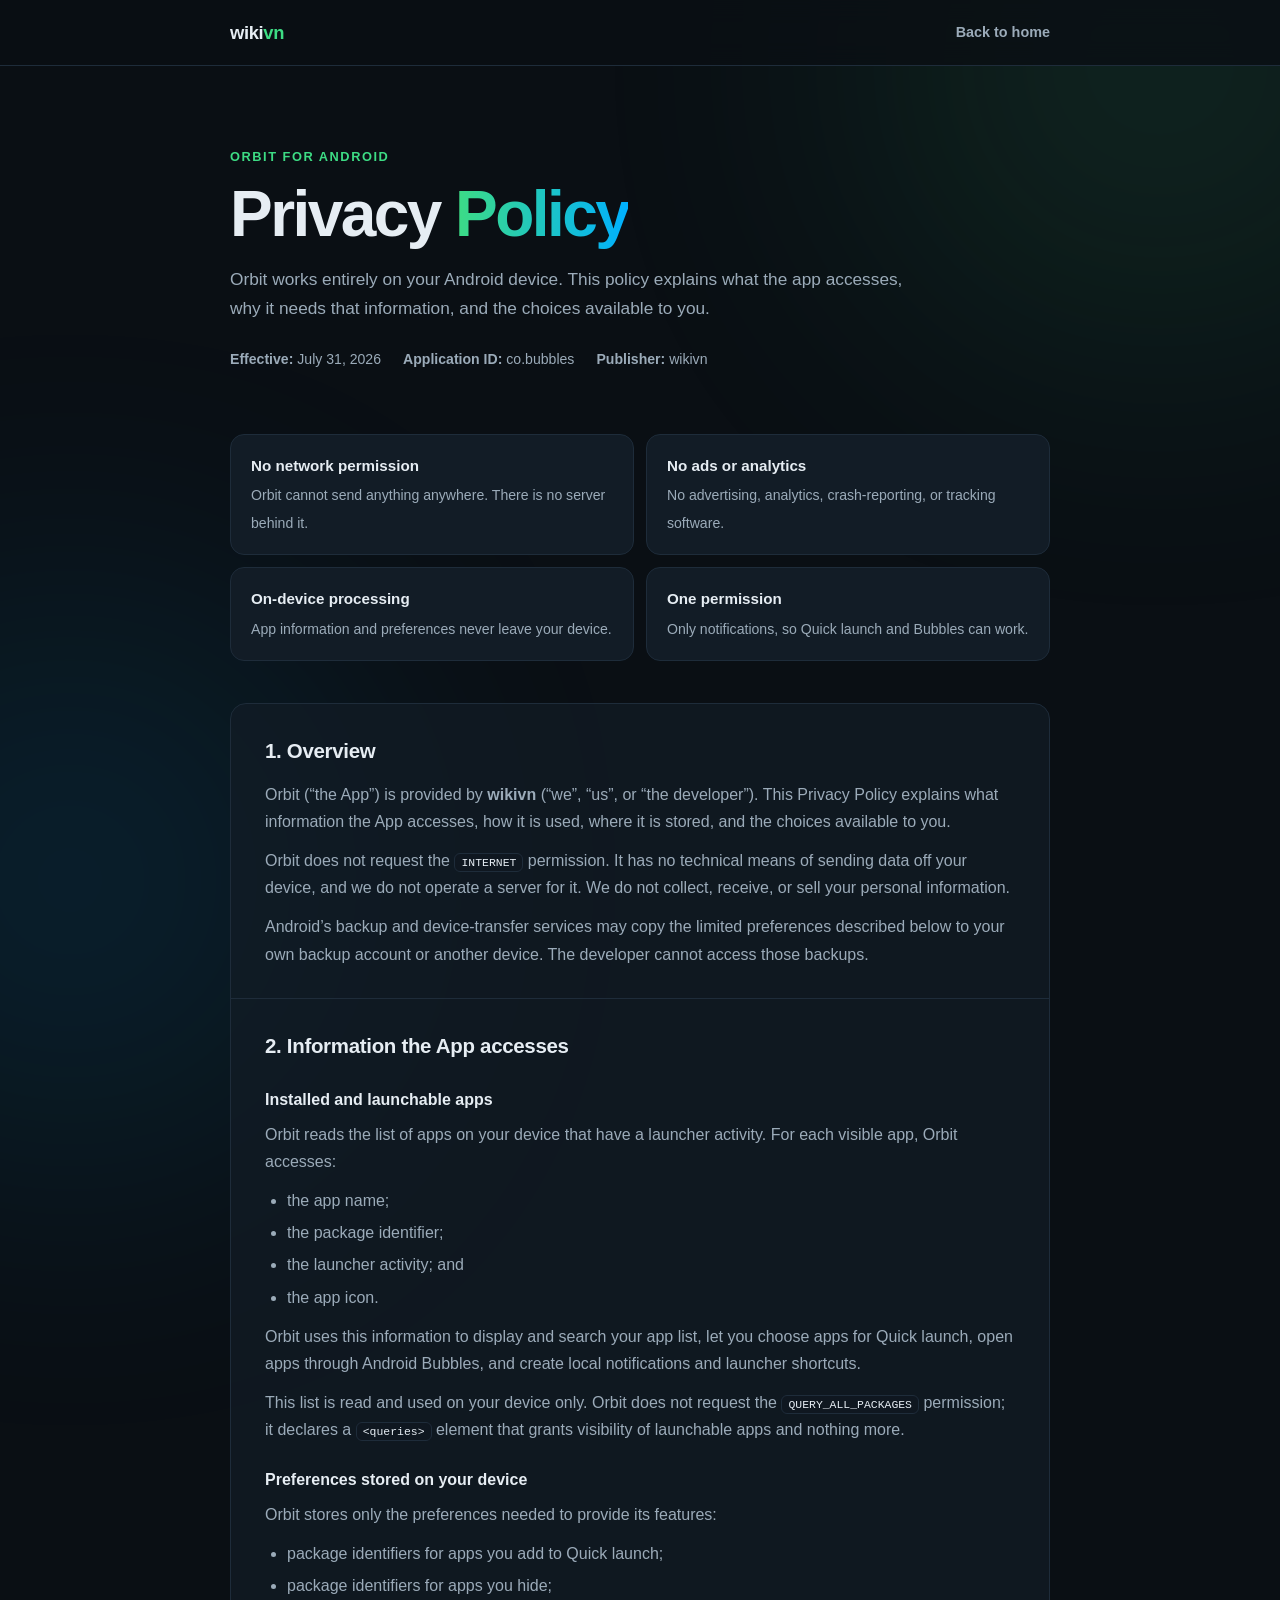
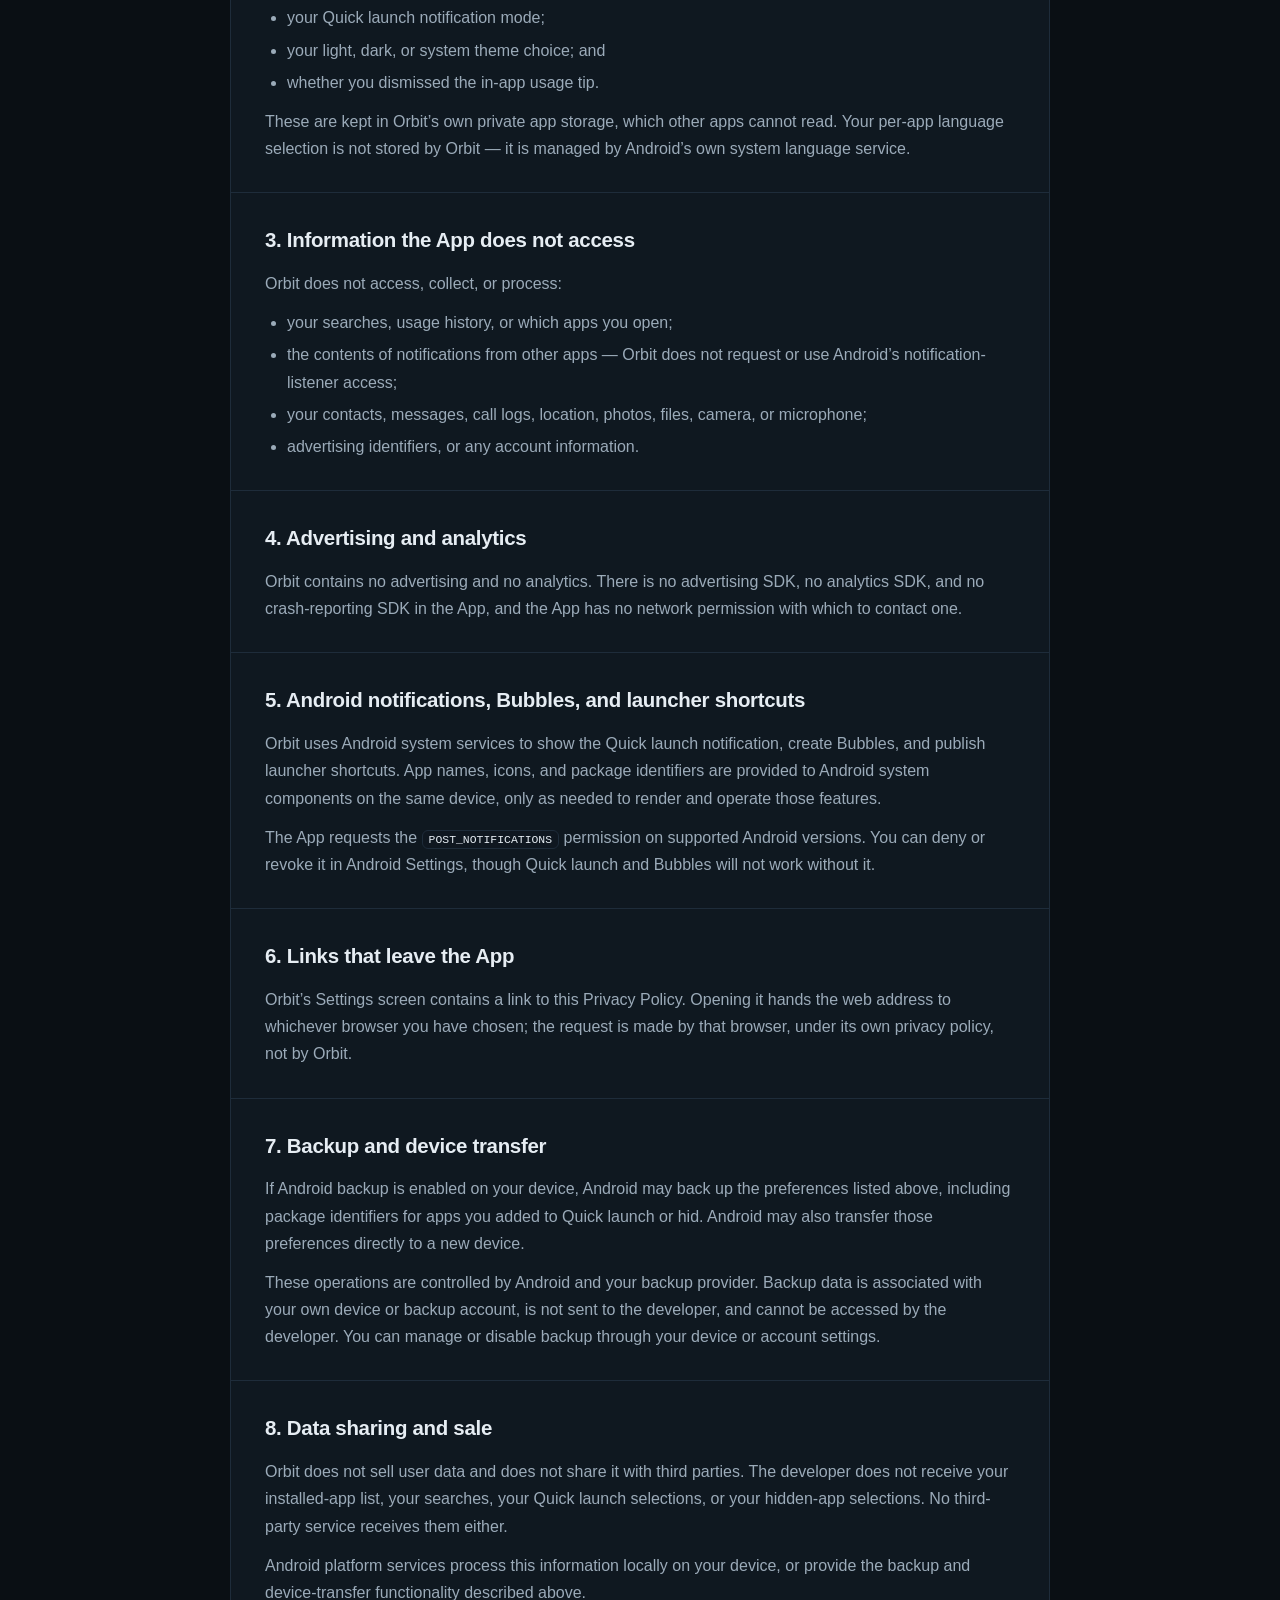
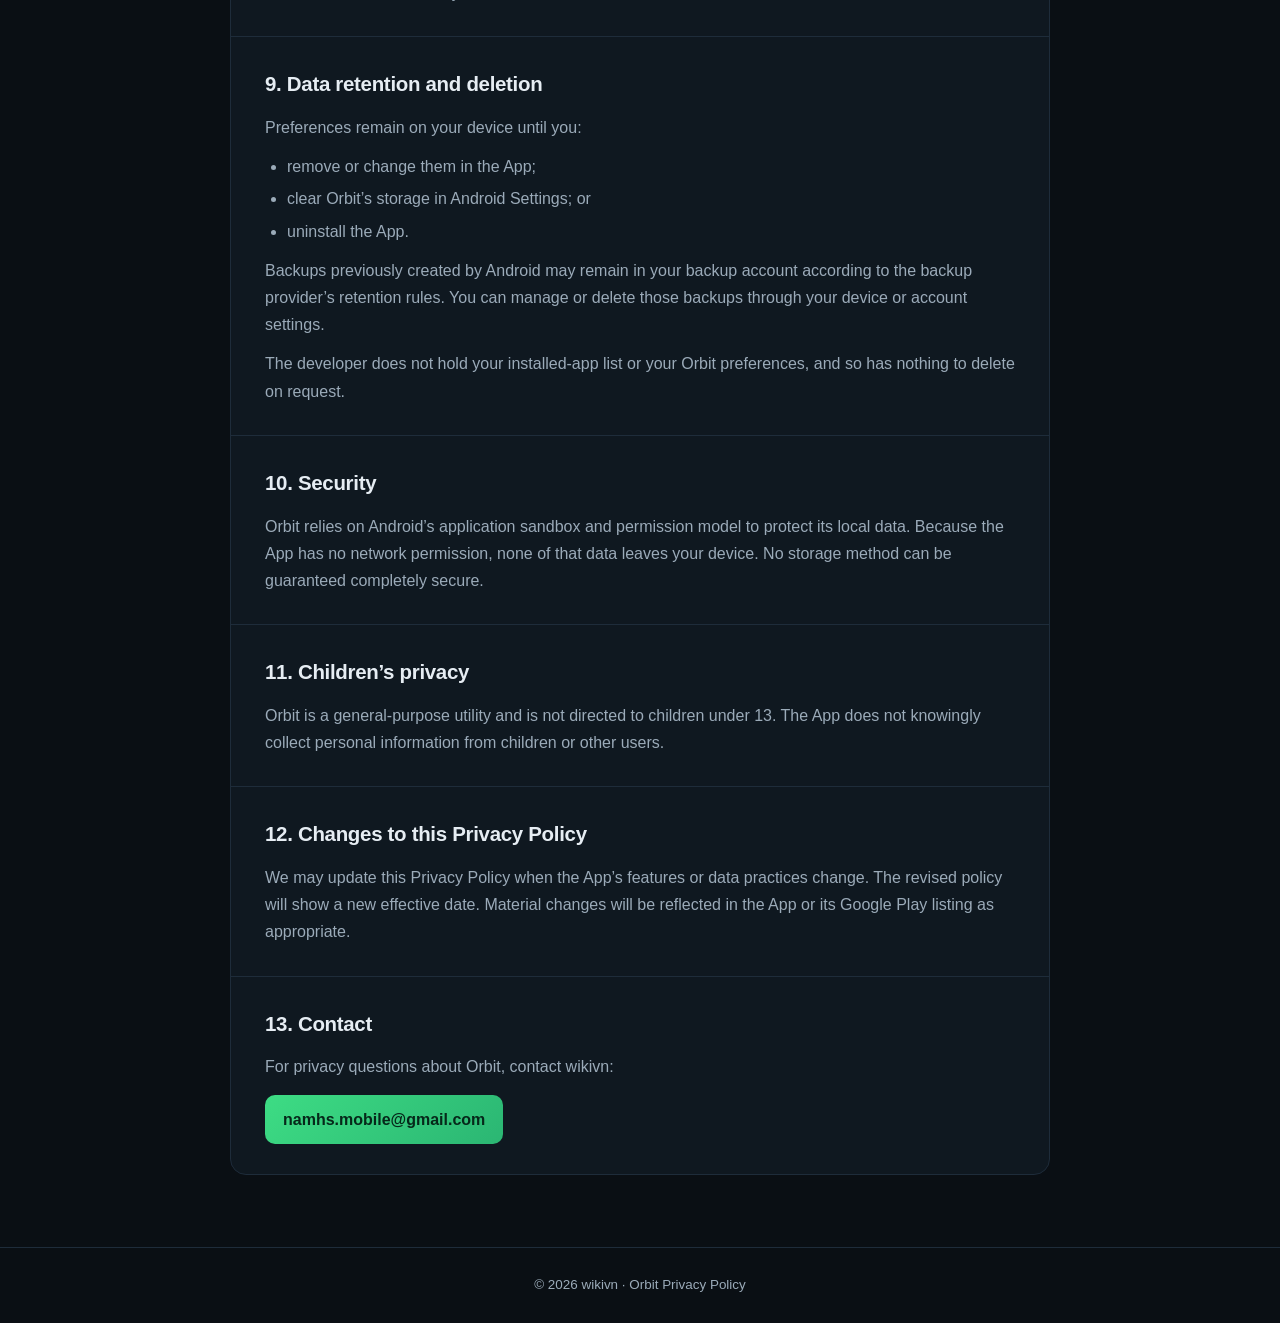
==== orbit-privacy/index.html @ 2eb71706 "update privacy fo orbit" ====
<!DOCTYPE html>
<html lang="en">
<head>
  <meta charset="UTF-8">
  <meta name="viewport" content="width=device-width, initial-scale=1.0">
  <meta name="description" content="Privacy Policy for Orbit, an Android quick app launcher by wikivn. Orbit works entirely on-device and has no network permission.">
  <link rel="canonical" href="https://wikivn.github.io/orbit-privacy/">
  <title>Orbit Privacy Policy — wikivn</title>
  <style>
    :root {
      --bg: #0a0f14;
      --bg-soft: #0f1720;
      --card: #121c26;
      --border: #1e2c3a;
      --text: #e6edf3;
      --muted: #9babb9;
      --accent: #3ddc84;
      --accent-2: #00b0ff;
      --radius: 16px;
    }

    * { margin: 0; padding: 0; box-sizing: border-box; }

    html { scroll-behavior: smooth; }

    body {
      min-height: 100vh;
      font-family: -apple-system, BlinkMacSystemFont, "Segoe UI", Roboto, "Helvetica Neue", Arial, sans-serif;
      background: var(--bg);
      color: var(--text);
      line-height: 1.7;
    }

    ::selection { background: rgba(61, 220, 132, 0.3); }

    a { color: var(--accent); }
    a:hover { color: var(--accent-2); }

    .glow {
      position: fixed;
      width: 560px;
      height: 560px;
      border-radius: 50%;
      filter: blur(140px);
      opacity: 0.12;
      pointer-events: none;
      z-index: 0;
    }

    .glow-1 { background: var(--accent); top: -220px; right: -160px; }
    .glow-2 { background: var(--accent-2); bottom: -260px; left: -210px; }

    .container {
      width: min(100% - 48px, 820px);
      margin: 0 auto;
      position: relative;
      z-index: 1;
    }

    nav {
      position: sticky;
      top: 0;
      z-index: 10;
      border-bottom: 1px solid var(--border);
      background: rgba(10, 15, 20, 0.82);
      backdrop-filter: blur(12px);
      -webkit-backdrop-filter: blur(12px);
    }

    .nav-inner {
      display: flex;
      align-items: center;
      justify-content: space-between;
      min-height: 65px;
    }

    .logo {
      color: var(--text);
      font-size: 1.15rem;
      font-weight: 800;
      letter-spacing: -0.02em;
      text-decoration: none;
    }

    .logo span { color: var(--accent); }

    .back-link {
      color: var(--muted);
      font-size: 0.9rem;
      font-weight: 600;
      text-decoration: none;
    }

    .back-link:hover { color: var(--accent); }

    header { padding: 80px 0 38px; }

    .eyebrow {
      margin-bottom: 12px;
      color: var(--accent);
      font-size: 0.8rem;
      font-weight: 750;
      letter-spacing: 0.12em;
      text-transform: uppercase;
    }

    h1 {
      margin-bottom: 16px;
      font-size: clamp(2.25rem, 7vw, 4rem);
      font-weight: 850;
      letter-spacing: -0.04em;
      line-height: 1.08;
    }

    .gradient {
      background: linear-gradient(90deg, var(--accent), var(--accent-2));
      background-clip: text;
      -webkit-background-clip: text;
      -webkit-text-fill-color: transparent;
    }

    .intro {
      max-width: 680px;
      color: var(--muted);
      font-size: 1.08rem;
    }

    .meta {
      display: flex;
      gap: 10px 22px;
      flex-wrap: wrap;
      margin-top: 24px;
      color: var(--muted);
      font-size: 0.88rem;
    }

    .summary {
      display: grid;
      grid-template-columns: repeat(2, minmax(0, 1fr));
      gap: 12px;
      margin: 24px 0 42px;
    }

    .summary-item {
      padding: 18px 20px;
      border: 1px solid var(--border);
      border-radius: 14px;
      background: var(--card);
    }

    .summary-item strong {
      display: block;
      margin-bottom: 3px;
      color: var(--text);
      font-size: 0.95rem;
    }

    .summary-item span {
      color: var(--muted);
      font-size: 0.88rem;
    }

    main { padding-bottom: 72px; }

    article {
      overflow: hidden;
      border: 1px solid var(--border);
      border-radius: var(--radius);
      background: rgba(18, 28, 38, 0.72);
    }

    section { padding: 30px 34px; }
    section + section { border-top: 1px solid var(--border); }

    h2 {
      margin-bottom: 12px;
      font-size: 1.28rem;
      letter-spacing: -0.015em;
    }

    h3 {
      margin: 22px 0 8px;
      font-size: 1rem;
    }

    p,
    ul { color: var(--muted); }

    p + p,
    p + ul,
    ul + p { margin-top: 12px; }

    ul { padding-left: 22px; }
    li + li { margin-top: 5px; }

    code {
      padding: 2px 6px;
      border: 1px solid var(--border);
      border-radius: 6px;
      background: var(--bg-soft);
      color: var(--text);
      font-size: 0.88em;
    }

    .contact {
      display: inline-flex;
      margin-top: 14px;
      padding: 11px 18px;
      border-radius: 10px;
      background: linear-gradient(135deg, var(--accent), #2bb673);
      color: #06281a;
      font-weight: 750;
      text-decoration: none;
    }

    .contact:hover { color: #06281a; }

    footer {
      border-top: 1px solid var(--border);
      padding: 26px 0;
      color: var(--muted);
      text-align: center;
      font-size: 0.84rem;
    }

    @media (max-width: 640px) {
      .container { width: min(100% - 32px, 820px); }
      header { padding-top: 56px; }
      .summary { grid-template-columns: 1fr; }
      section { padding: 25px 22px; }
    }

    @media (prefers-reduced-motion: reduce) {
      html { scroll-behavior: auto; }
    }
  </style>
</head>
<body>
  <div class="glow glow-1"></div>
  <div class="glow glow-2"></div>

  <nav aria-label="Primary navigation">
    <div class="container nav-inner">
      <a class="logo" href="../">wiki<span>vn</span></a>
      <a class="back-link" href="../">Back to home</a>
    </div>
  </nav>

  <header class="container">
    <div class="eyebrow">Orbit for Android</div>
    <h1>Privacy <span class="gradient">Policy</span></h1>
    <p class="intro">
      Orbit works entirely on your Android device. This policy explains what the app
      accesses, why it needs that information, and the choices available to you.
    </p>
    <div class="meta">
      <span><strong>Effective:</strong> July 31, 2026</span>
      <span><strong>Application ID:</strong> co.bubbles</span>
      <span><strong>Publisher:</strong> wikivn</span>
    </div>
  </header>

  <main class="container">
    <div class="summary" aria-label="Privacy summary">
      <div class="summary-item">
        <strong>No network permission</strong>
        <span>Orbit cannot send anything anywhere. There is no server behind it.</span>
      </div>
      <div class="summary-item">
        <strong>No ads or analytics</strong>
        <span>No advertising, analytics, crash-reporting, or tracking software.</span>
      </div>
      <div class="summary-item">
        <strong>On-device processing</strong>
        <span>App information and preferences never leave your device.</span>
      </div>
      <div class="summary-item">
        <strong>One permission</strong>
        <span>Only notifications, so Quick launch and Bubbles can work.</span>
      </div>
    </div>

    <article>
      <section>
        <h2>1. Overview</h2>
        <p>
          Orbit (“the App”) is provided by <strong>wikivn</strong> (“we”, “us”, or
          “the developer”). This Privacy Policy explains what information the App
          accesses, how it is used, where it is stored, and the choices available to you.
        </p>
        <p>
          Orbit does not request the <code>INTERNET</code> permission. It has no technical
          means of sending data off your device, and we do not operate a server for it.
          We do not collect, receive, or sell your personal information.
        </p>
        <p>
          Android’s backup and device-transfer services may copy the limited preferences
          described below to your own backup account or another device. The developer
          cannot access those backups.
        </p>
      </section>

      <section>
        <h2>2. Information the App accesses</h2>
        <h3>Installed and launchable apps</h3>
        <p>
          Orbit reads the list of apps on your device that have a launcher activity. For
          each visible app, Orbit accesses:
        </p>
        <ul>
          <li>the app name;</li>
          <li>the package identifier;</li>
          <li>the launcher activity; and</li>
          <li>the app icon.</li>
        </ul>
        <p>
          Orbit uses this information to display and search your app list, let you choose
          apps for Quick launch, open apps through Android Bubbles, and create local
          notifications and launcher shortcuts.
        </p>
        <p>
          This list is read and used on your device only. Orbit does not request the
          <code>QUERY_ALL_PACKAGES</code> permission; it declares a <code>&lt;queries&gt;</code>
          element that grants visibility of launchable apps and nothing more.
        </p>

        <h3>Preferences stored on your device</h3>
        <p>Orbit stores only the preferences needed to provide its features:</p>
        <ul>
          <li>package identifiers for apps you add to Quick launch;</li>
          <li>package identifiers for apps you hide;</li>
          <li>your Quick launch notification mode;</li>
          <li>your light, dark, or system theme choice; and</li>
          <li>whether you dismissed the in-app usage tip.</li>
        </ul>
        <p>
          These are kept in Orbit’s own private app storage, which other apps cannot read.
          Your per-app language selection is not stored by Orbit — it is managed by
          Android’s own system language service.
        </p>
      </section>

      <section>
        <h2>3. Information the App does not access</h2>
        <p>Orbit does not access, collect, or process:</p>
        <ul>
          <li>your searches, usage history, or which apps you open;</li>
          <li>
            the contents of notifications from other apps — Orbit does not request or
            use Android’s notification-listener access;
          </li>
          <li>your contacts, messages, call logs, location, photos, files, camera, or microphone;</li>
          <li>advertising identifiers, or any account information.</li>
        </ul>
      </section>

      <section>
        <h2>4. Advertising and analytics</h2>
        <p>
          Orbit contains no advertising and no analytics. There is no advertising SDK, no
          analytics SDK, and no crash-reporting SDK in the App, and the App has no network
          permission with which to contact one.
        </p>
      </section>

      <section>
        <h2>5. Android notifications, Bubbles, and launcher shortcuts</h2>
        <p>
          Orbit uses Android system services to show the Quick launch notification, create
          Bubbles, and publish launcher shortcuts. App names, icons, and package identifiers
          are provided to Android system components on the same device, only as needed to
          render and operate those features.
        </p>
        <p>
          The App requests the <code>POST_NOTIFICATIONS</code> permission on supported
          Android versions. You can deny or revoke it in Android Settings, though Quick
          launch and Bubbles will not work without it.
        </p>
      </section>

      <section>
        <h2>6. Links that leave the App</h2>
        <p>
          Orbit’s Settings screen contains a link to this Privacy Policy. Opening it hands
          the web address to whichever browser you have chosen; the request is made by that
          browser, under its own privacy policy, not by Orbit.
        </p>
      </section>

      <section>
        <h2>7. Backup and device transfer</h2>
        <p>
          If Android backup is enabled on your device, Android may back up the preferences
          listed above, including package identifiers for apps you added to Quick launch or
          hid. Android may also transfer those preferences directly to a new device.
        </p>
        <p>
          These operations are controlled by Android and your backup provider. Backup data
          is associated with your own device or backup account, is not sent to the developer,
          and cannot be accessed by the developer. You can manage or disable backup through
          your device or account settings.
        </p>
      </section>

      <section>
        <h2>8. Data sharing and sale</h2>
        <p>
          Orbit does not sell user data and does not share it with third parties. The
          developer does not receive your installed-app list, your searches, your Quick
          launch selections, or your hidden-app selections. No third-party service receives
          them either.
        </p>
        <p>
          Android platform services process this information locally on your device, or
          provide the backup and device-transfer functionality described above.
        </p>
      </section>

      <section>
        <h2>9. Data retention and deletion</h2>
        <p>Preferences remain on your device until you:</p>
        <ul>
          <li>remove or change them in the App;</li>
          <li>clear Orbit’s storage in Android Settings; or</li>
          <li>uninstall the App.</li>
        </ul>
        <p>
          Backups previously created by Android may remain in your backup account according
          to the backup provider’s retention rules. You can manage or delete those backups
          through your device or account settings.
        </p>
        <p>
          The developer does not hold your installed-app list or your Orbit preferences, and
          so has nothing to delete on request.
        </p>
      </section>

      <section>
        <h2>10. Security</h2>
        <p>
          Orbit relies on Android’s application sandbox and permission model to protect its
          local data. Because the App has no network permission, none of that data leaves
          your device. No storage method can be guaranteed completely secure.
        </p>
      </section>

      <section>
        <h2>11. Children’s privacy</h2>
        <p>
          Orbit is a general-purpose utility and is not directed to children under 13. The
          App does not knowingly collect personal information from children or other users.
        </p>
      </section>

      <section>
        <h2>12. Changes to this Privacy Policy</h2>
        <p>
          We may update this Privacy Policy when the App’s features or data practices
          change. The revised policy will show a new effective date. Material changes will
          be reflected in the App or its Google Play listing as appropriate.
        </p>
      </section>

      <section>
        <h2>13. Contact</h2>
        <p>For privacy questions about Orbit, contact wikivn:</p>
        <a class="contact" href="mailto:namhs.mobile@gmail.com">namhs.mobile@gmail.com</a>
      </section>
    </article>
  </main>

  <footer>
    <div class="container">© 2026 wikivn · Orbit Privacy Policy</div>
  </footer>
</body>
</html>
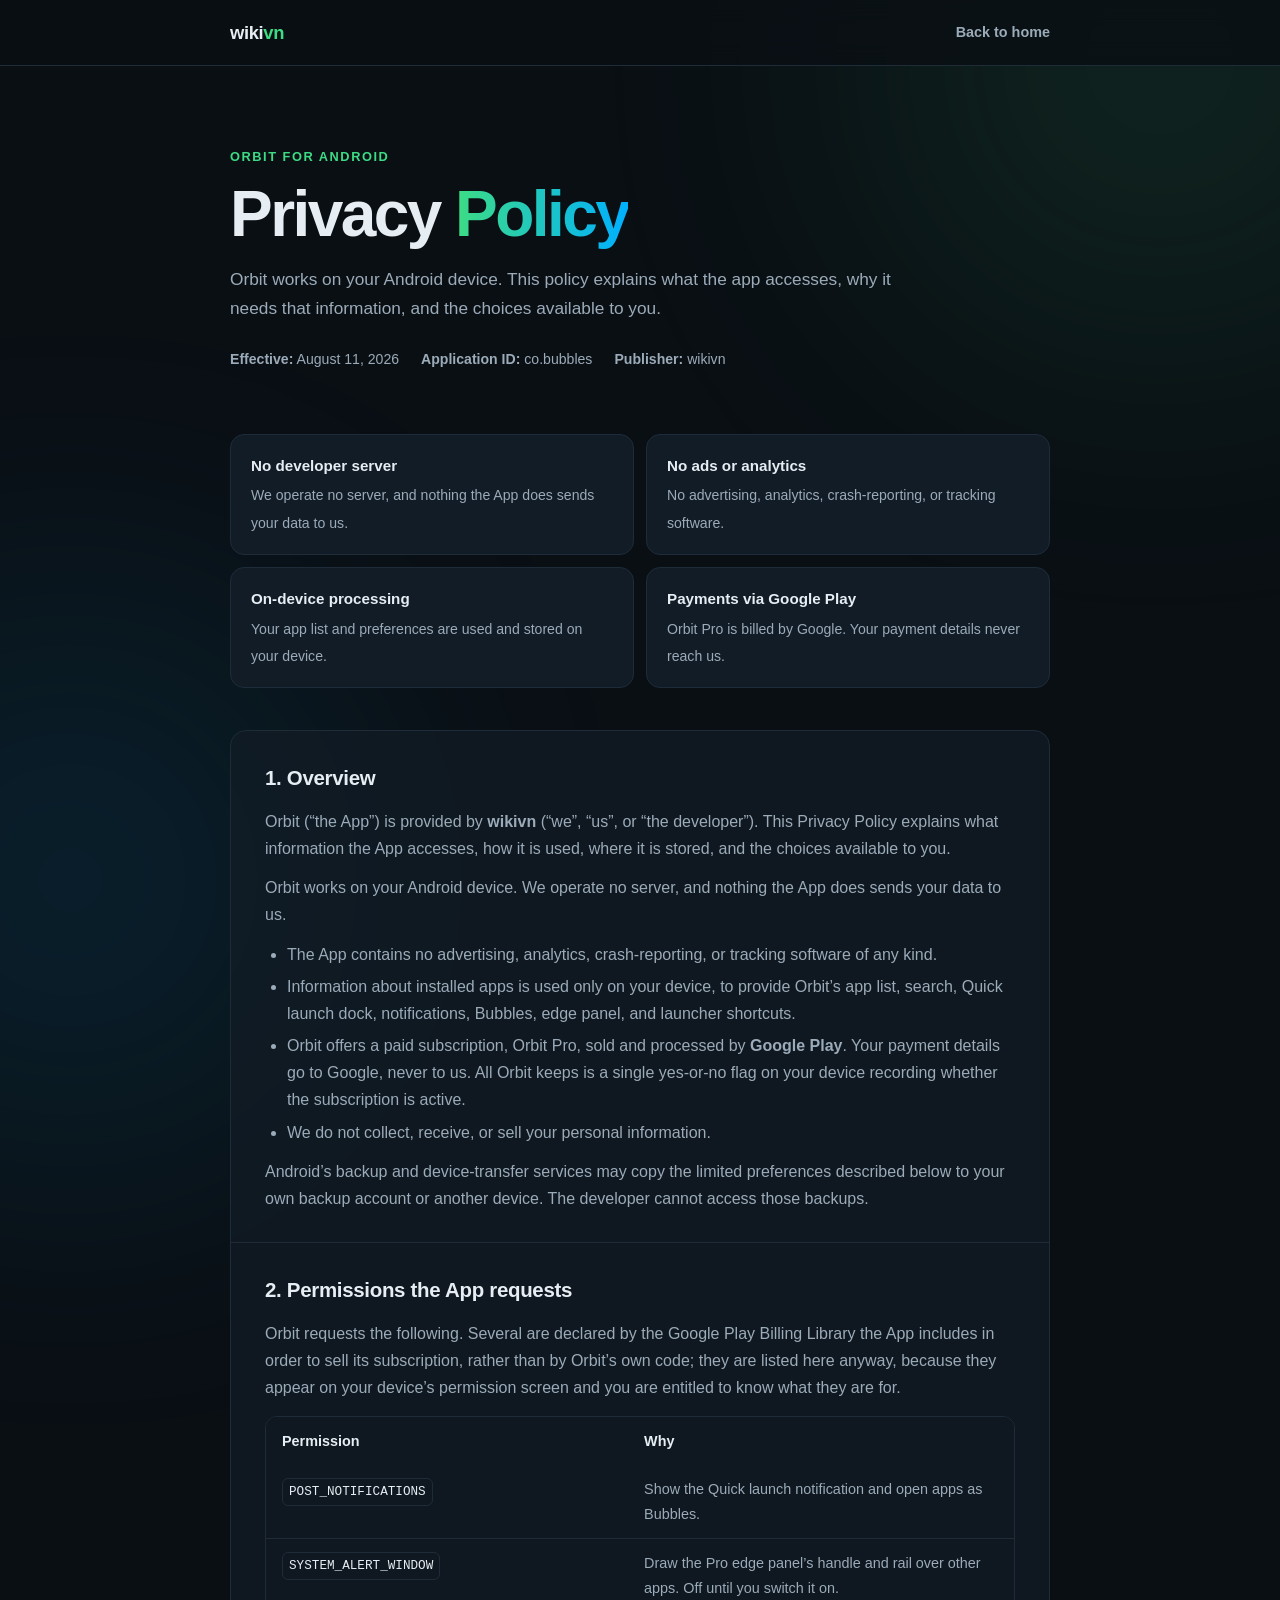
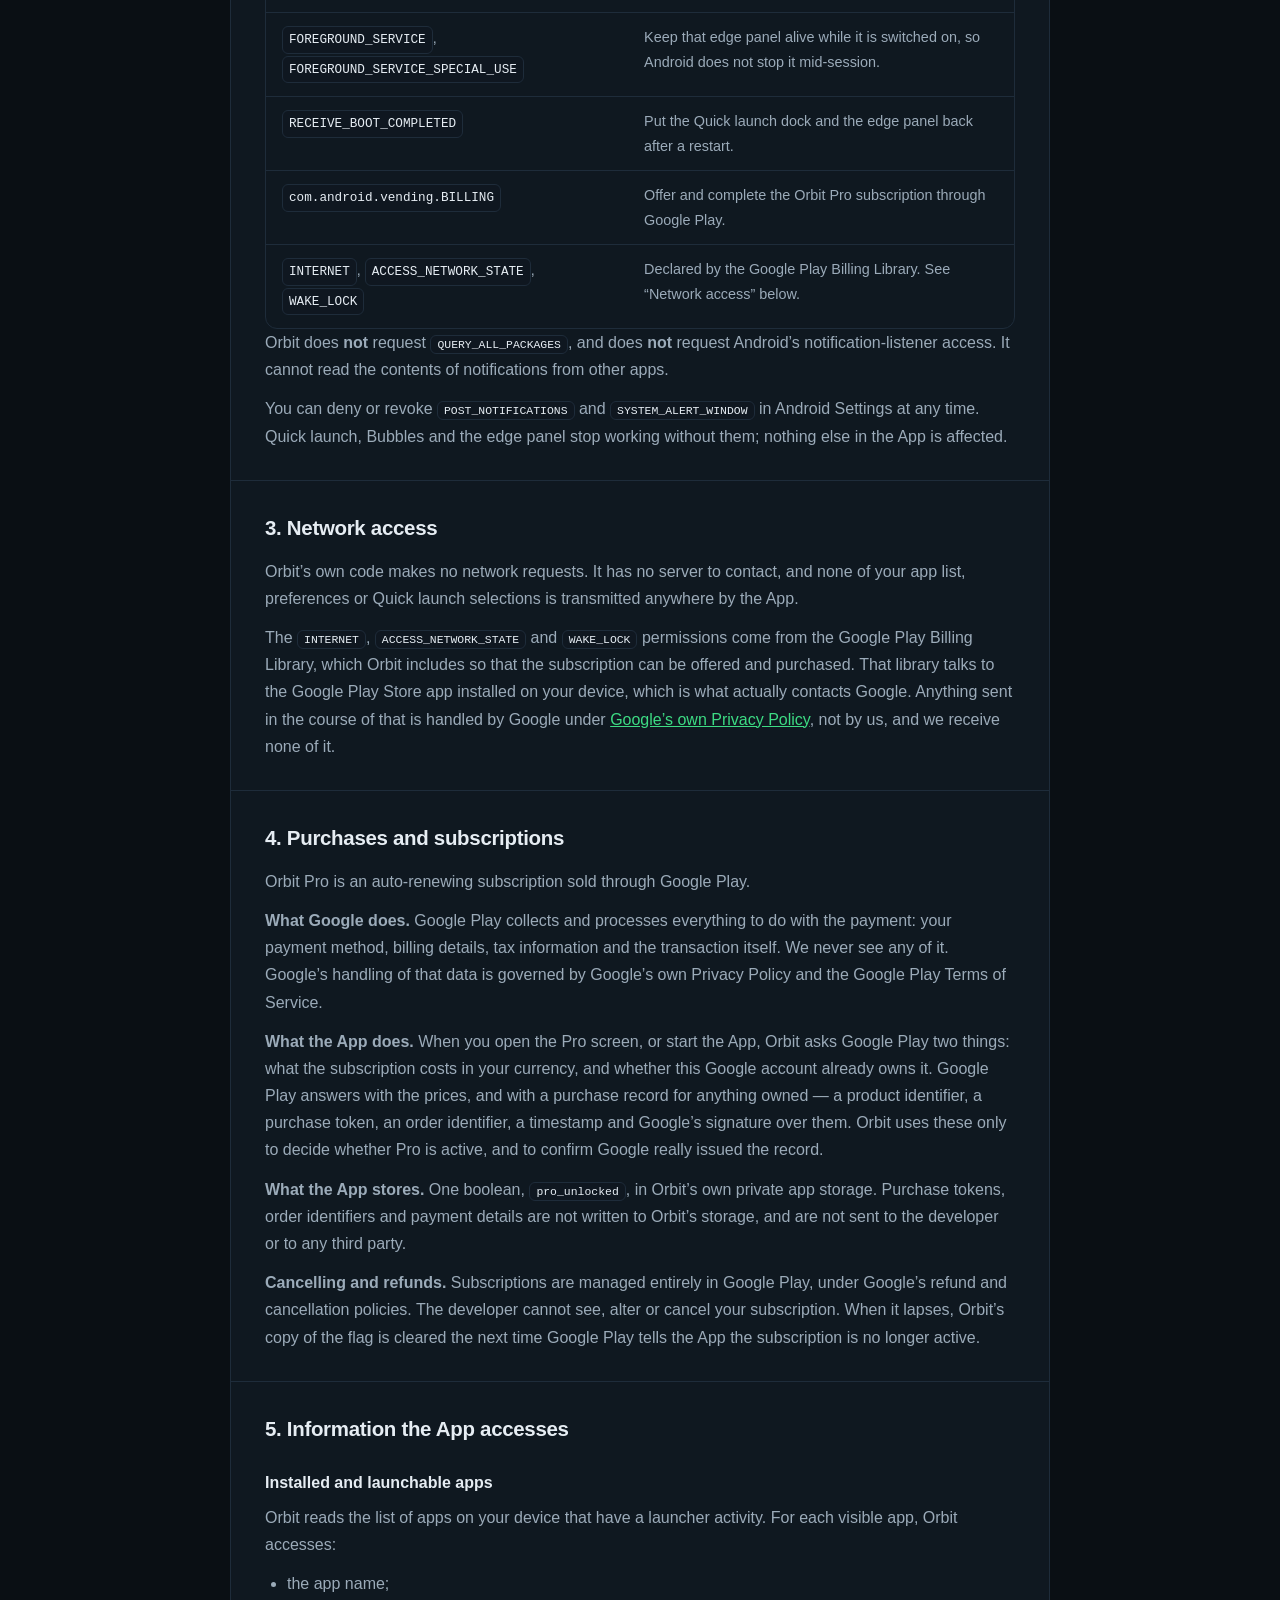
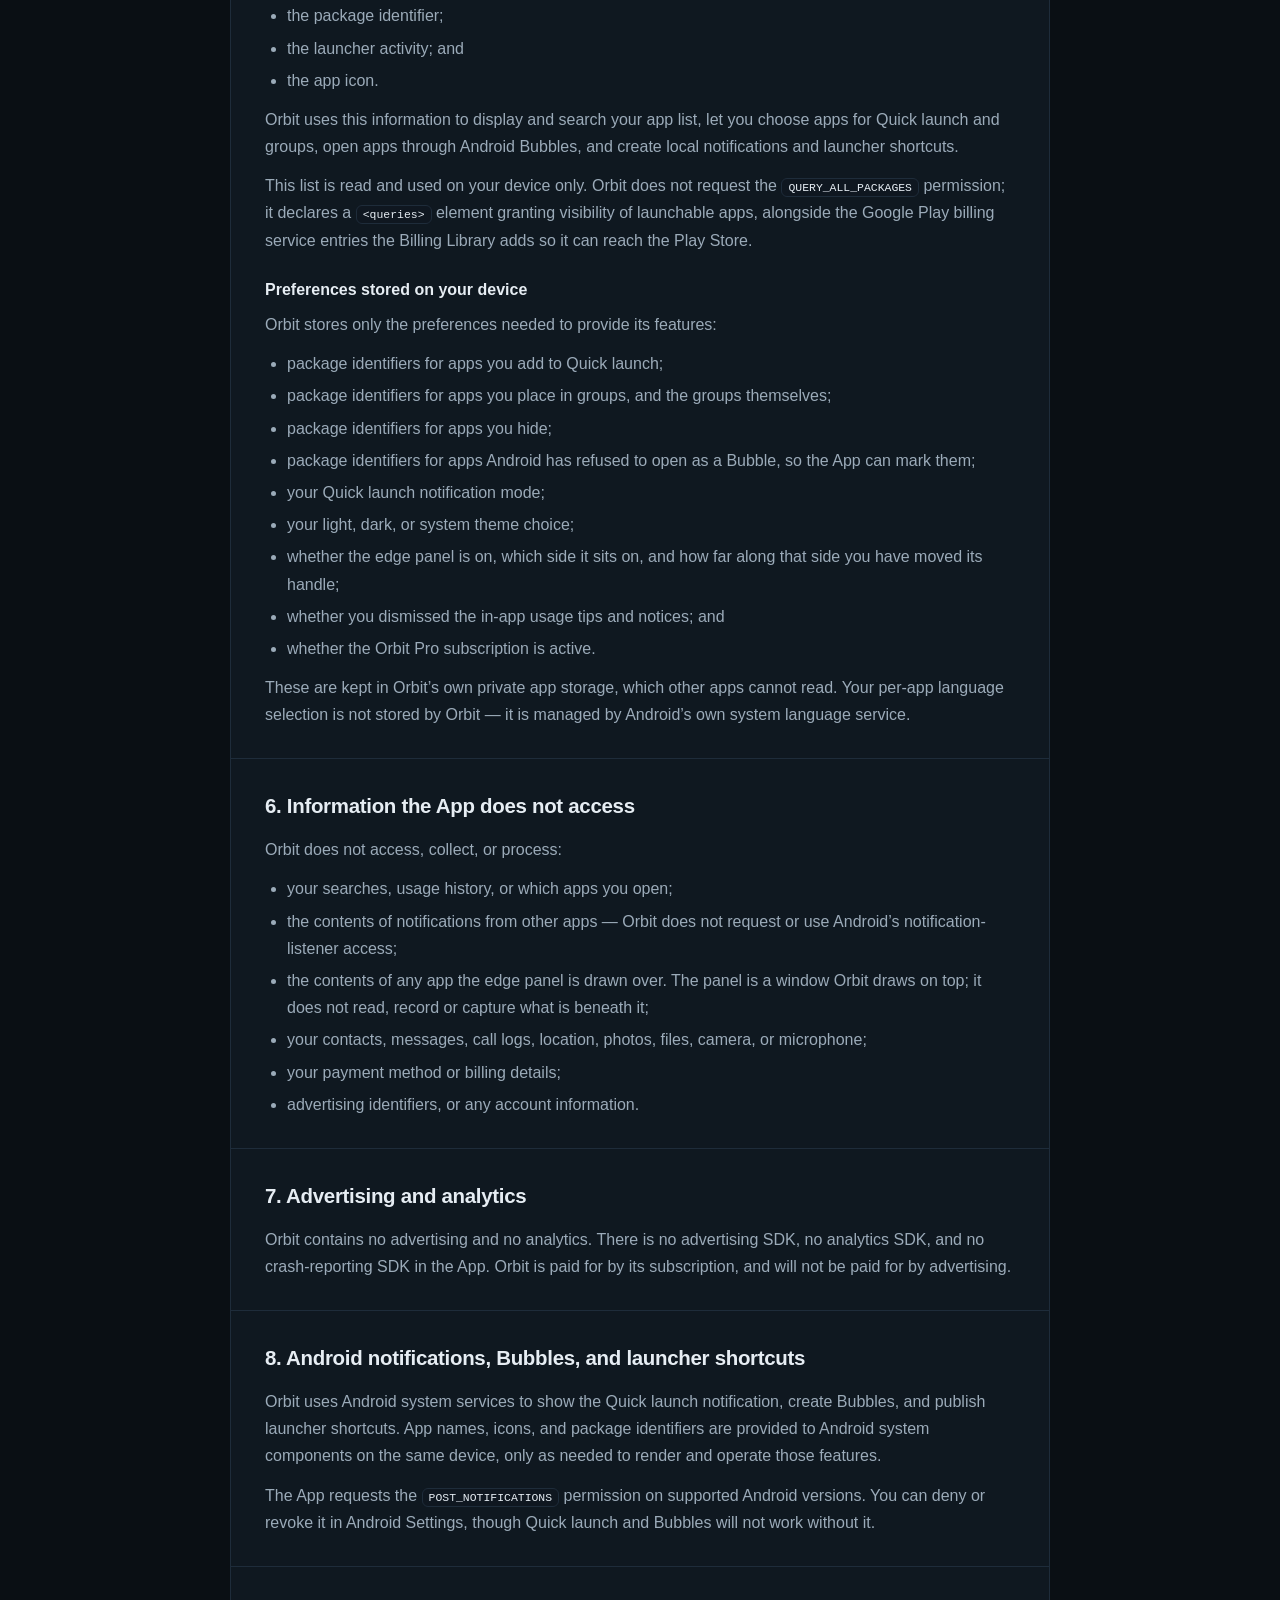
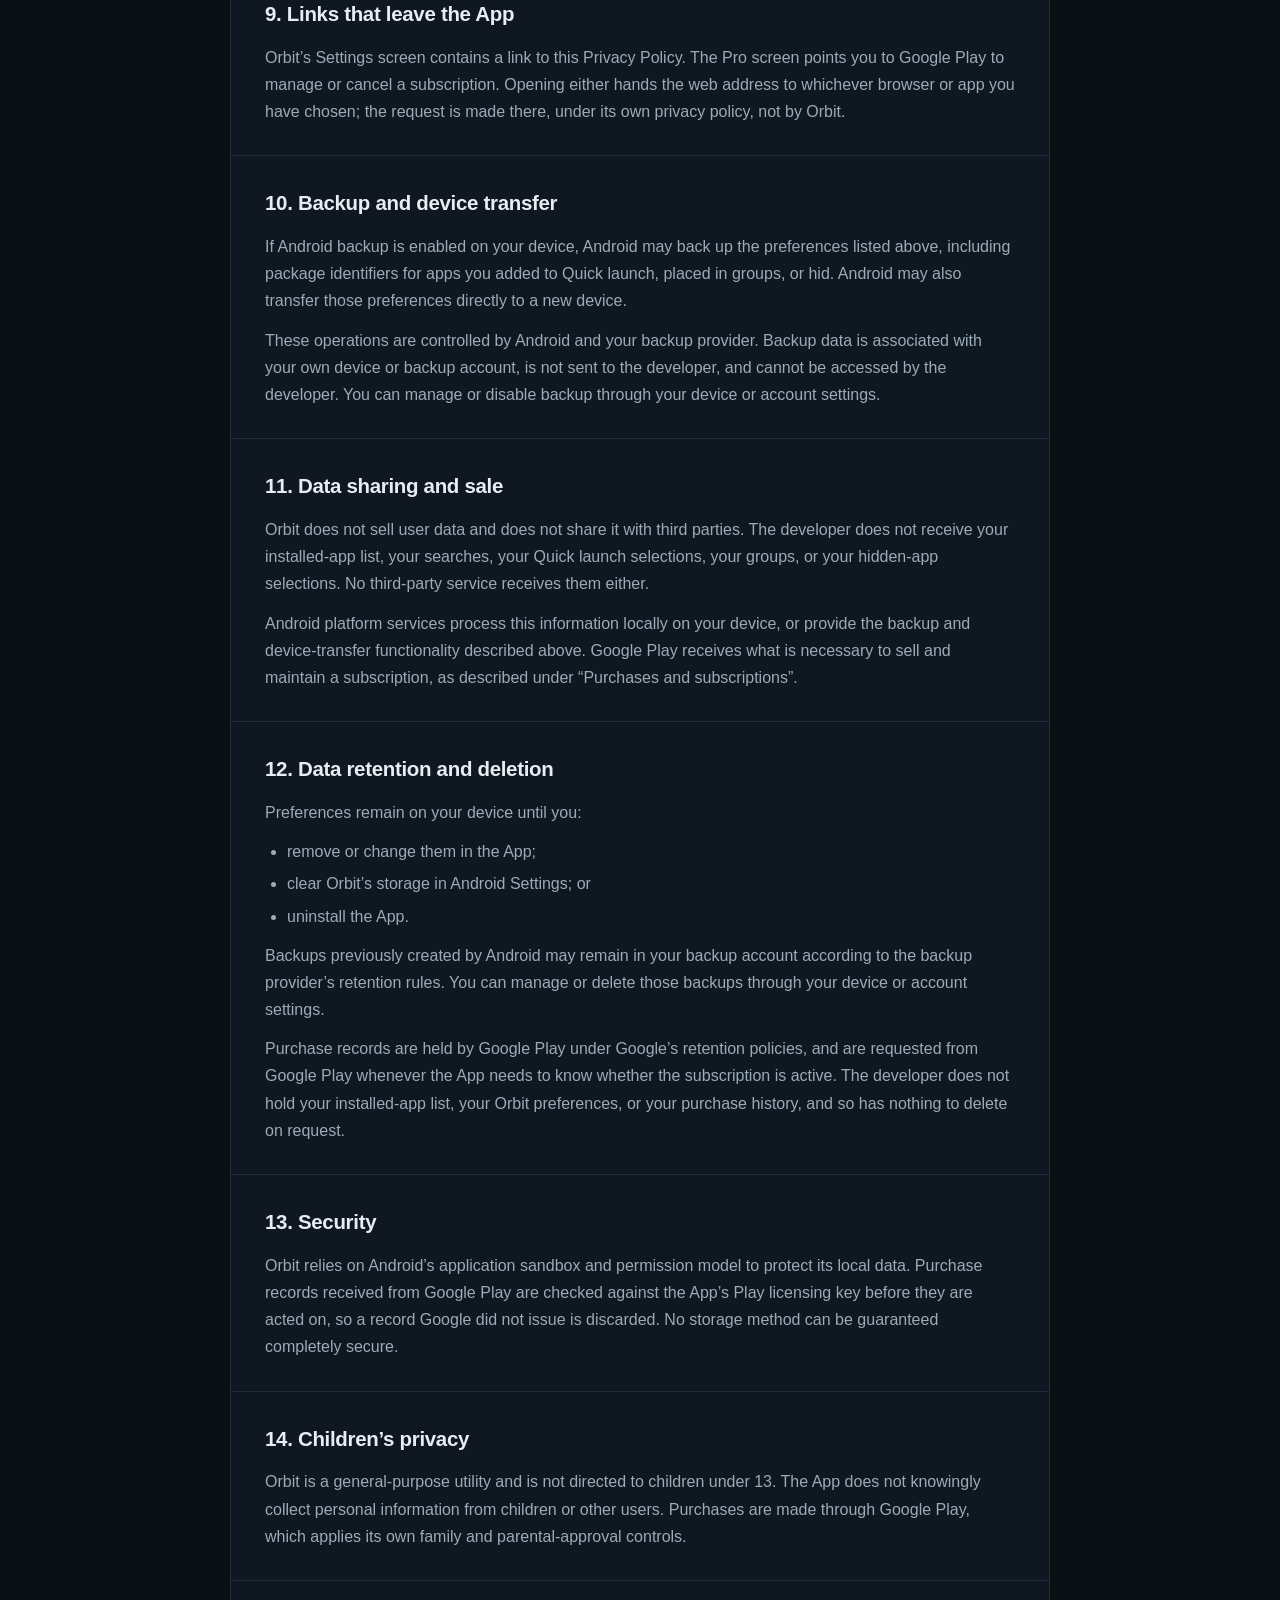
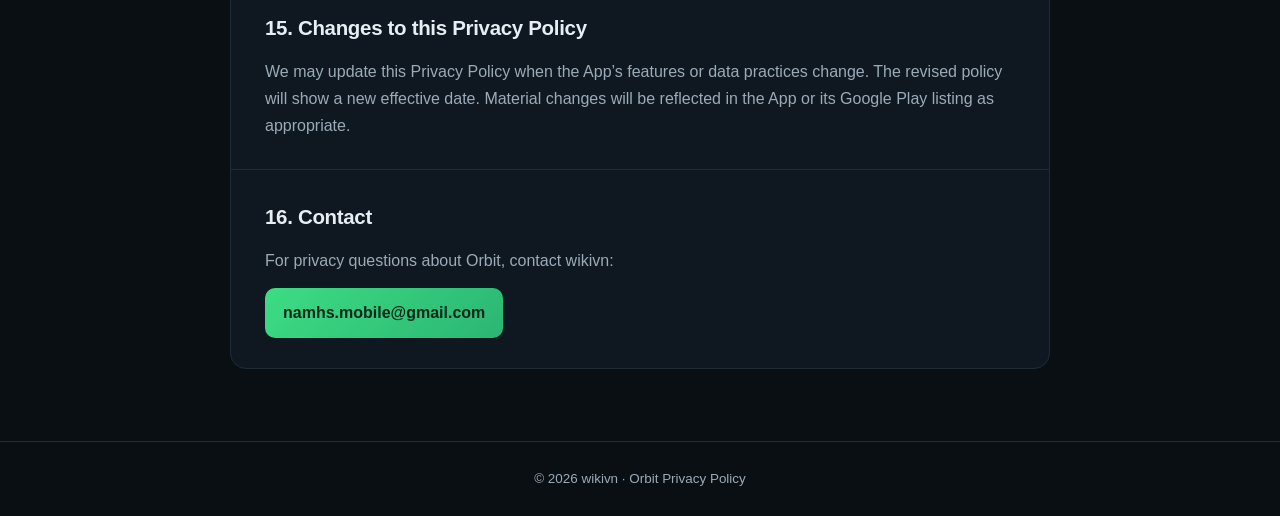
==== commit 69a6b411: "update privacy policy" ====
--- a/orbit-privacy/index.html
+++ b/orbit-privacy/index.html
@@ -3,7 +3,7 @@
 <head>
   <meta charset="UTF-8">
   <meta name="viewport" content="width=device-width, initial-scale=1.0">
-  <meta name="description" content="Privacy Policy for Orbit, an Android quick app launcher by wikivn. Orbit works entirely on-device and has no network permission.">
+  <meta name="description" content="Privacy Policy for Orbit, an Android quick app launcher by wikivn. Orbit runs on your device, has no server, and contains no ads or analytics.">
   <link rel="canonical" href="https://wikivn.github.io/orbit-privacy/">
   <title>Orbit Privacy Policy — wikivn</title>
   <style>
@@ -202,6 +202,40 @@
       font-size: 0.88em;
     }
 
+    .table-scroll {
+      overflow-x: auto;
+      margin-top: 14px;
+      border: 1px solid var(--border);
+      border-radius: 12px;
+    }
+
+    table {
+      width: 100%;
+      border-collapse: collapse;
+      font-size: 0.9rem;
+    }
+
+    th,
+    td {
+      padding: 12px 16px;
+      color: var(--muted);
+      text-align: left;
+      vertical-align: top;
+    }
+
+    th {
+      background: var(--bg-soft);
+      color: var(--text);
+      font-weight: 700;
+      white-space: nowrap;
+    }
+
+    tbody tr + tr td { border-top: 1px solid var(--border); }
+
+    td:first-child { min-width: 190px; }
+
+    td code { display: inline-block; margin: 1px 0; }
+
     .contact {
       display: inline-flex;
       margin-top: 14px;
@@ -228,6 +262,7 @@
       header { padding-top: 56px; }
       .summary { grid-template-columns: 1fr; }
       section { padding: 25px 22px; }
+      th, td { padding: 10px 12px; }
     }
 
     @media (prefers-reduced-motion: reduce) {
@@ -250,11 +285,11 @@
     <div class="eyebrow">Orbit for Android</div>
     <h1>Privacy <span class="gradient">Policy</span></h1>
     <p class="intro">
-      Orbit works entirely on your Android device. This policy explains what the app
+      Orbit works on your Android device. This policy explains what the app
       accesses, why it needs that information, and the choices available to you.
     </p>
     <div class="meta">
-      <span><strong>Effective:</strong> July 31, 2026</span>
+      <span><strong>Effective:</strong> August 11, 2026</span>
       <span><strong>Application ID:</strong> co.bubbles</span>
       <span><strong>Publisher:</strong> wikivn</span>
     </div>
@@ -263,8 +298,8 @@
   <main class="container">
     <div class="summary" aria-label="Privacy summary">
       <div class="summary-item">
-        <strong>No network permission</strong>
-        <span>Orbit cannot send anything anywhere. There is no server behind it.</span>
+        <strong>No developer server</strong>
+        <span>We operate no server, and nothing the App does sends your data to us.</span>
       </div>
       <div class="summary-item">
         <strong>No ads or analytics</strong>
@@ -272,11 +307,11 @@
       </div>
       <div class="summary-item">
         <strong>On-device processing</strong>
-        <span>App information and preferences never leave your device.</span>
+        <span>Your app list and preferences are used and stored on your device.</span>
       </div>
       <div class="summary-item">
-        <strong>One permission</strong>
-        <span>Only notifications, so Quick launch and Bubbles can work.</span>
+        <strong>Payments via Google Play</strong>
+        <span>Orbit Pro is billed by Google. Your payment details never reach us.</span>
       </div>
     </div>
 
@@ -289,10 +324,27 @@
           accesses, how it is used, where it is stored, and the choices available to you.
         </p>
         <p>
-          Orbit does not request the <code>INTERNET</code> permission. It has no technical
-          means of sending data off your device, and we do not operate a server for it.
-          We do not collect, receive, or sell your personal information.
-        </p>
+          Orbit works on your Android device. We operate no server, and nothing the App
+          does sends your data to us.
+        </p>
+        <ul>
+          <li>
+            The App contains no advertising, analytics, crash-reporting, or tracking
+            software of any kind.
+          </li>
+          <li>
+            Information about installed apps is used only on your device, to provide
+            Orbit’s app list, search, Quick launch dock, notifications, Bubbles, edge
+            panel, and launcher shortcuts.
+          </li>
+          <li>
+            Orbit offers a paid subscription, Orbit Pro, sold and processed by
+            <strong>Google Play</strong>. Your payment details go to Google, never to us.
+            All Orbit keeps is a single yes-or-no flag on your device recording whether
+            the subscription is active.
+          </li>
+          <li>We do not collect, receive, or sell your personal information.</li>
+        </ul>
         <p>
           Android’s backup and device-transfer services may copy the limited preferences
           described below to your own backup account or another device. The developer
@@ -301,7 +353,131 @@
       </section>
 
       <section>
-        <h2>2. Information the App accesses</h2>
+        <h2>2. Permissions the App requests</h2>
+        <p>
+          Orbit requests the following. Several are declared by the Google Play Billing
+          Library the App includes in order to sell its subscription, rather than by
+          Orbit’s own code; they are listed here anyway, because they appear on your
+          device’s permission screen and you are entitled to know what they are for.
+        </p>
+        <div class="table-scroll">
+          <table>
+            <thead>
+              <tr>
+                <th scope="col">Permission</th>
+                <th scope="col">Why</th>
+              </tr>
+            </thead>
+            <tbody>
+              <tr>
+                <td><code>POST_NOTIFICATIONS</code></td>
+                <td>Show the Quick launch notification and open apps as Bubbles.</td>
+              </tr>
+              <tr>
+                <td><code>SYSTEM_ALERT_WINDOW</code></td>
+                <td>
+                  Draw the Pro edge panel’s handle and rail over other apps. Off until
+                  you switch it on.
+                </td>
+              </tr>
+              <tr>
+                <td>
+                  <code>FOREGROUND_SERVICE</code>,
+                  <code>FOREGROUND_SERVICE_SPECIAL_USE</code>
+                </td>
+                <td>
+                  Keep that edge panel alive while it is switched on, so Android does not
+                  stop it mid-session.
+                </td>
+              </tr>
+              <tr>
+                <td><code>RECEIVE_BOOT_COMPLETED</code></td>
+                <td>Put the Quick launch dock and the edge panel back after a restart.</td>
+              </tr>
+              <tr>
+                <td><code>com.android.vending.BILLING</code></td>
+                <td>Offer and complete the Orbit Pro subscription through Google Play.</td>
+              </tr>
+              <tr>
+                <td>
+                  <code>INTERNET</code>, <code>ACCESS_NETWORK_STATE</code>,
+                  <code>WAKE_LOCK</code>
+                </td>
+                <td>
+                  Declared by the Google Play Billing Library. See “Network access” below.
+                </td>
+              </tr>
+            </tbody>
+          </table>
+        </div>
+        <p>
+          Orbit does <strong>not</strong> request <code>QUERY_ALL_PACKAGES</code>, and
+          does <strong>not</strong> request Android’s notification-listener access. It
+          cannot read the contents of notifications from other apps.
+        </p>
+        <p>
+          You can deny or revoke <code>POST_NOTIFICATIONS</code> and
+          <code>SYSTEM_ALERT_WINDOW</code> in Android Settings at any time. Quick launch,
+          Bubbles and the edge panel stop working without them; nothing else in the App
+          is affected.
+        </p>
+      </section>
+
+      <section>
+        <h2>3. Network access</h2>
+        <p>
+          Orbit’s own code makes no network requests. It has no server to contact, and
+          none of your app list, preferences or Quick launch selections is transmitted
+          anywhere by the App.
+        </p>
+        <p>
+          The <code>INTERNET</code>, <code>ACCESS_NETWORK_STATE</code> and
+          <code>WAKE_LOCK</code> permissions come from the Google Play Billing Library,
+          which Orbit includes so that the subscription can be offered and purchased.
+          That library talks to the Google Play Store app installed on your device, which
+          is what actually contacts Google. Anything sent in the course of that is handled
+          by Google under
+          <a href="https://policies.google.com/privacy">Google’s own Privacy Policy</a>,
+          not by us, and we receive none of it.
+        </p>
+      </section>
+
+      <section>
+        <h2>4. Purchases and subscriptions</h2>
+        <p>Orbit Pro is an auto-renewing subscription sold through Google Play.</p>
+        <p>
+          <strong>What Google does.</strong> Google Play collects and processes everything
+          to do with the payment: your payment method, billing details, tax information
+          and the transaction itself. We never see any of it. Google’s handling of that
+          data is governed by Google’s own Privacy Policy and the Google Play Terms of
+          Service.
+        </p>
+        <p>
+          <strong>What the App does.</strong> When you open the Pro screen, or start the
+          App, Orbit asks Google Play two things: what the subscription costs in your
+          currency, and whether this Google account already owns it. Google Play answers
+          with the prices, and with a purchase record for anything owned — a product
+          identifier, a purchase token, an order identifier, a timestamp and Google’s
+          signature over them. Orbit uses these only to decide whether Pro is active, and
+          to confirm Google really issued the record.
+        </p>
+        <p>
+          <strong>What the App stores.</strong> One boolean, <code>pro_unlocked</code>, in
+          Orbit’s own private app storage. Purchase tokens, order identifiers and payment
+          details are not written to Orbit’s storage, and are not sent to the developer or
+          to any third party.
+        </p>
+        <p>
+          <strong>Cancelling and refunds.</strong> Subscriptions are managed entirely in
+          Google Play, under Google’s refund and cancellation policies. The developer
+          cannot see, alter or cancel your subscription. When it lapses, Orbit’s copy of
+          the flag is cleared the next time Google Play tells the App the subscription is
+          no longer active.
+        </p>
+      </section>
+
+      <section>
+        <h2>5. Information the App accesses</h2>
         <h3>Installed and launchable apps</h3>
         <p>
           Orbit reads the list of apps on your device that have a launcher activity. For
@@ -315,23 +491,34 @@
         </ul>
         <p>
           Orbit uses this information to display and search your app list, let you choose
-          apps for Quick launch, open apps through Android Bubbles, and create local
-          notifications and launcher shortcuts.
+          apps for Quick launch and groups, open apps through Android Bubbles, and create
+          local notifications and launcher shortcuts.
         </p>
         <p>
           This list is read and used on your device only. Orbit does not request the
           <code>QUERY_ALL_PACKAGES</code> permission; it declares a <code>&lt;queries&gt;</code>
-          element that grants visibility of launchable apps and nothing more.
+          element granting visibility of launchable apps, alongside the Google Play billing
+          service entries the Billing Library adds so it can reach the Play Store.
         </p>
 
         <h3>Preferences stored on your device</h3>
         <p>Orbit stores only the preferences needed to provide its features:</p>
         <ul>
           <li>package identifiers for apps you add to Quick launch;</li>
+          <li>package identifiers for apps you place in groups, and the groups themselves;</li>
           <li>package identifiers for apps you hide;</li>
+          <li>
+            package identifiers for apps Android has refused to open as a Bubble, so the
+            App can mark them;
+          </li>
           <li>your Quick launch notification mode;</li>
-          <li>your light, dark, or system theme choice; and</li>
-          <li>whether you dismissed the in-app usage tip.</li>
+          <li>your light, dark, or system theme choice;</li>
+          <li>
+            whether the edge panel is on, which side it sits on, and how far along that
+            side you have moved its handle;
+          </li>
+          <li>whether you dismissed the in-app usage tips and notices; and</li>
+          <li>whether the Orbit Pro subscription is active.</li>
         </ul>
         <p>
           These are kept in Orbit’s own private app storage, which other apps cannot read.
@@ -341,7 +528,7 @@
       </section>
 
       <section>
-        <h2>3. Information the App does not access</h2>
+        <h2>6. Information the App does not access</h2>
         <p>Orbit does not access, collect, or process:</p>
         <ul>
           <li>your searches, usage history, or which apps you open;</li>
@@ -349,22 +536,27 @@
             the contents of notifications from other apps — Orbit does not request or
             use Android’s notification-listener access;
           </li>
+          <li>
+            the contents of any app the edge panel is drawn over. The panel is a window
+            Orbit draws on top; it does not read, record or capture what is beneath it;
+          </li>
           <li>your contacts, messages, call logs, location, photos, files, camera, or microphone;</li>
+          <li>your payment method or billing details;</li>
           <li>advertising identifiers, or any account information.</li>
         </ul>
       </section>
 
       <section>
-        <h2>4. Advertising and analytics</h2>
+        <h2>7. Advertising and analytics</h2>
         <p>
           Orbit contains no advertising and no analytics. There is no advertising SDK, no
-          analytics SDK, and no crash-reporting SDK in the App, and the App has no network
-          permission with which to contact one.
-        </p>
-      </section>
-
-      <section>
-        <h2>5. Android notifications, Bubbles, and launcher shortcuts</h2>
+          analytics SDK, and no crash-reporting SDK in the App. Orbit is paid for by its
+          subscription, and will not be paid for by advertising.
+        </p>
+      </section>
+
+      <section>
+        <h2>8. Android notifications, Bubbles, and launcher shortcuts</h2>
         <p>
           Orbit uses Android system services to show the Quick launch notification, create
           Bubbles, and publish launcher shortcuts. App names, icons, and package identifiers
@@ -379,20 +571,22 @@
       </section>
 
       <section>
-        <h2>6. Links that leave the App</h2>
-        <p>
-          Orbit’s Settings screen contains a link to this Privacy Policy. Opening it hands
-          the web address to whichever browser you have chosen; the request is made by that
-          browser, under its own privacy policy, not by Orbit.
-        </p>
-      </section>
-
-      <section>
-        <h2>7. Backup and device transfer</h2>
+        <h2>9. Links that leave the App</h2>
+        <p>
+          Orbit’s Settings screen contains a link to this Privacy Policy. The Pro screen
+          points you to Google Play to manage or cancel a subscription. Opening either
+          hands the web address to whichever browser or app you have chosen; the request
+          is made there, under its own privacy policy, not by Orbit.
+        </p>
+      </section>
+
+      <section>
+        <h2>10. Backup and device transfer</h2>
         <p>
           If Android backup is enabled on your device, Android may back up the preferences
-          listed above, including package identifiers for apps you added to Quick launch or
-          hid. Android may also transfer those preferences directly to a new device.
+          listed above, including package identifiers for apps you added to Quick launch,
+          placed in groups, or hid. Android may also transfer those preferences directly
+          to a new device.
         </p>
         <p>
           These operations are controlled by Android and your backup provider. Backup data
@@ -403,21 +597,23 @@
       </section>
 
       <section>
-        <h2>8. Data sharing and sale</h2>
+        <h2>11. Data sharing and sale</h2>
         <p>
           Orbit does not sell user data and does not share it with third parties. The
           developer does not receive your installed-app list, your searches, your Quick
-          launch selections, or your hidden-app selections. No third-party service receives
-          them either.
+          launch selections, your groups, or your hidden-app selections. No third-party
+          service receives them either.
         </p>
         <p>
           Android platform services process this information locally on your device, or
-          provide the backup and device-transfer functionality described above.
-        </p>
-      </section>
-
-      <section>
-        <h2>9. Data retention and deletion</h2>
+          provide the backup and device-transfer functionality described above. Google
+          Play receives what is necessary to sell and maintain a subscription, as described
+          under “Purchases and subscriptions”.
+        </p>
+      </section>
+
+      <section>
+        <h2>12. Data retention and deletion</h2>
         <p>Preferences remain on your device until you:</p>
         <ul>
           <li>remove or change them in the App;</li>
@@ -430,30 +626,36 @@
           through your device or account settings.
         </p>
         <p>
-          The developer does not hold your installed-app list or your Orbit preferences, and
-          so has nothing to delete on request.
-        </p>
-      </section>
-
-      <section>
-        <h2>10. Security</h2>
+          Purchase records are held by Google Play under Google’s retention policies, and
+          are requested from Google Play whenever the App needs to know whether the
+          subscription is active. The developer does not hold your installed-app list, your
+          Orbit preferences, or your purchase history, and so has nothing to delete on
+          request.
+        </p>
+      </section>
+
+      <section>
+        <h2>13. Security</h2>
         <p>
           Orbit relies on Android’s application sandbox and permission model to protect its
-          local data. Because the App has no network permission, none of that data leaves
-          your device. No storage method can be guaranteed completely secure.
-        </p>
-      </section>
-
-      <section>
-        <h2>11. Children’s privacy</h2>
+          local data. Purchase records received from Google Play are checked against the
+          App’s Play licensing key before they are acted on, so a record Google did not
+          issue is discarded. No storage method can be guaranteed completely secure.
+        </p>
+      </section>
+
+      <section>
+        <h2>14. Children’s privacy</h2>
         <p>
           Orbit is a general-purpose utility and is not directed to children under 13. The
           App does not knowingly collect personal information from children or other users.
-        </p>
-      </section>
-
-      <section>
-        <h2>12. Changes to this Privacy Policy</h2>
+          Purchases are made through Google Play, which applies its own family and
+          parental-approval controls.
+        </p>
+      </section>
+
+      <section>
+        <h2>15. Changes to this Privacy Policy</h2>
         <p>
           We may update this Privacy Policy when the App’s features or data practices
           change. The revised policy will show a new effective date. Material changes will
@@ -462,7 +664,7 @@
       </section>
 
       <section>
-        <h2>13. Contact</h2>
+        <h2>16. Contact</h2>
         <p>For privacy questions about Orbit, contact wikivn:</p>
         <a class="contact" href="mailto:namhs.mobile@gmail.com">namhs.mobile@gmail.com</a>
       </section>
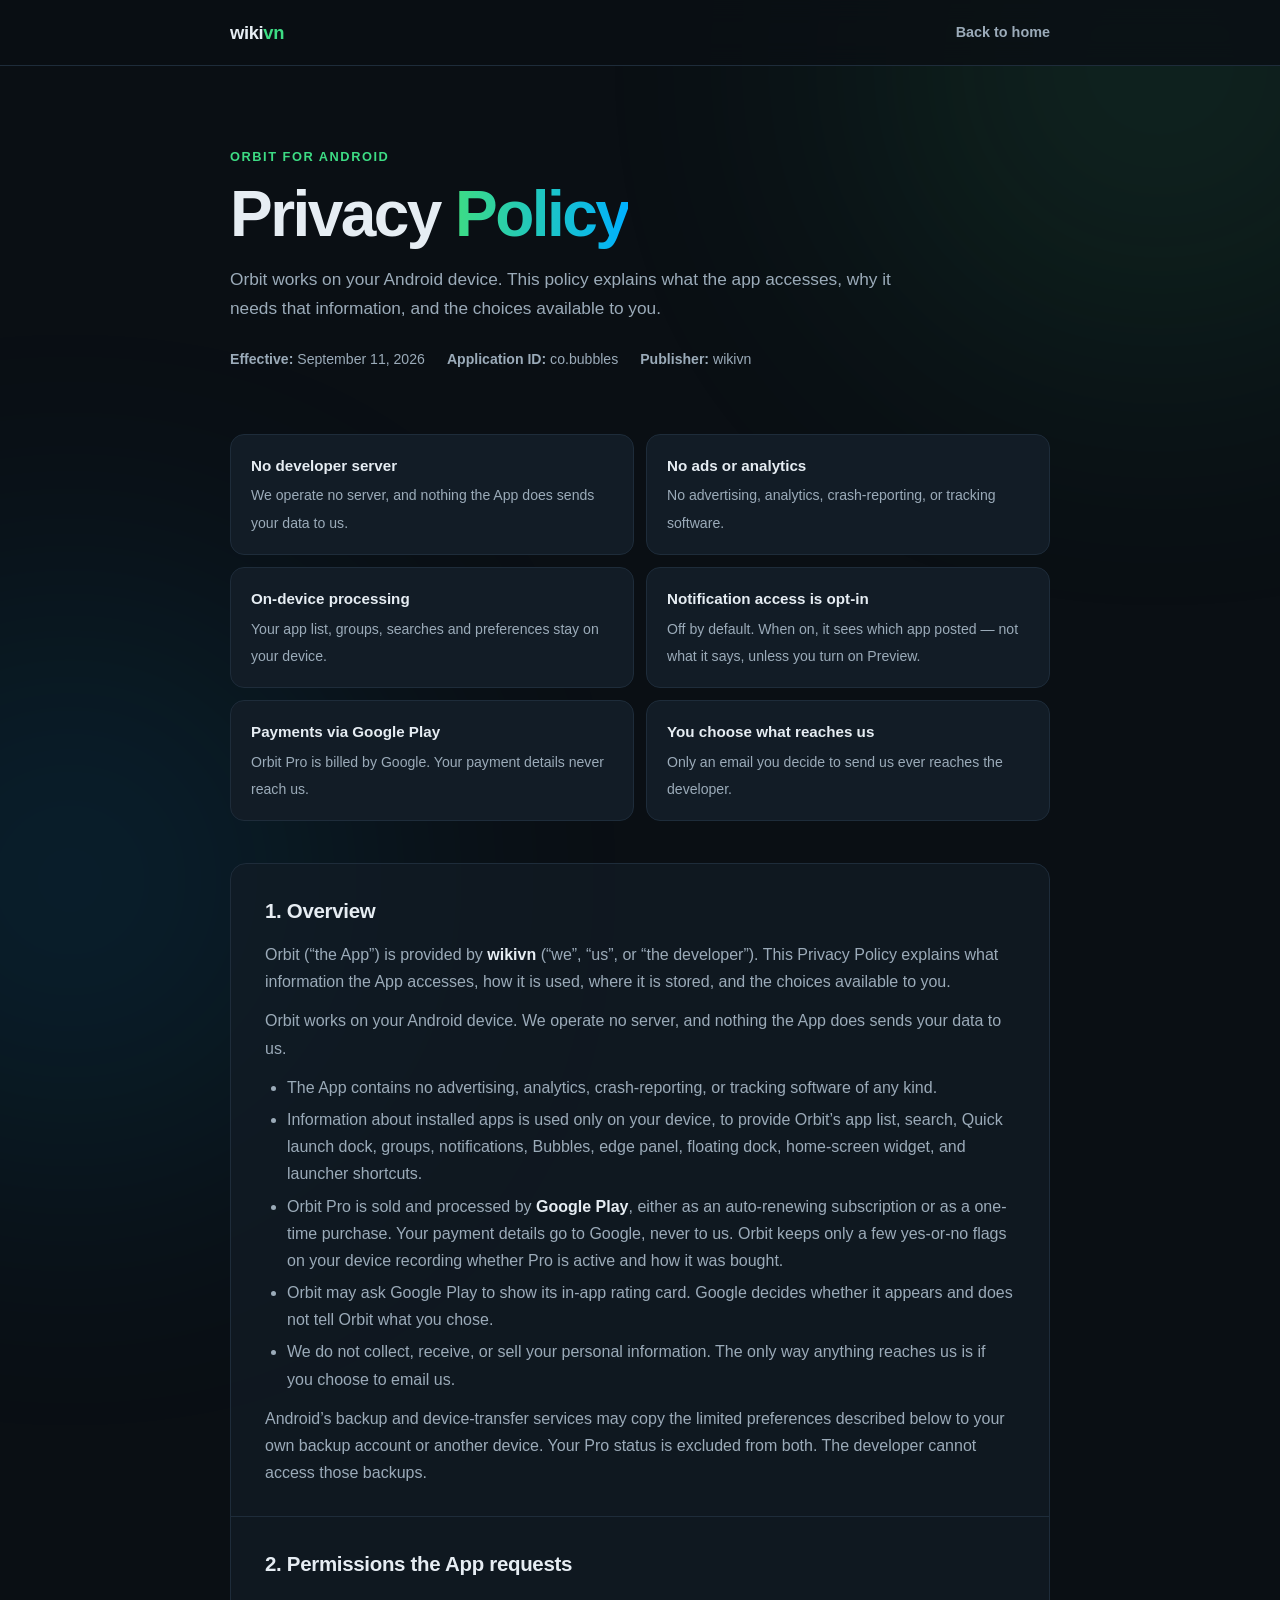
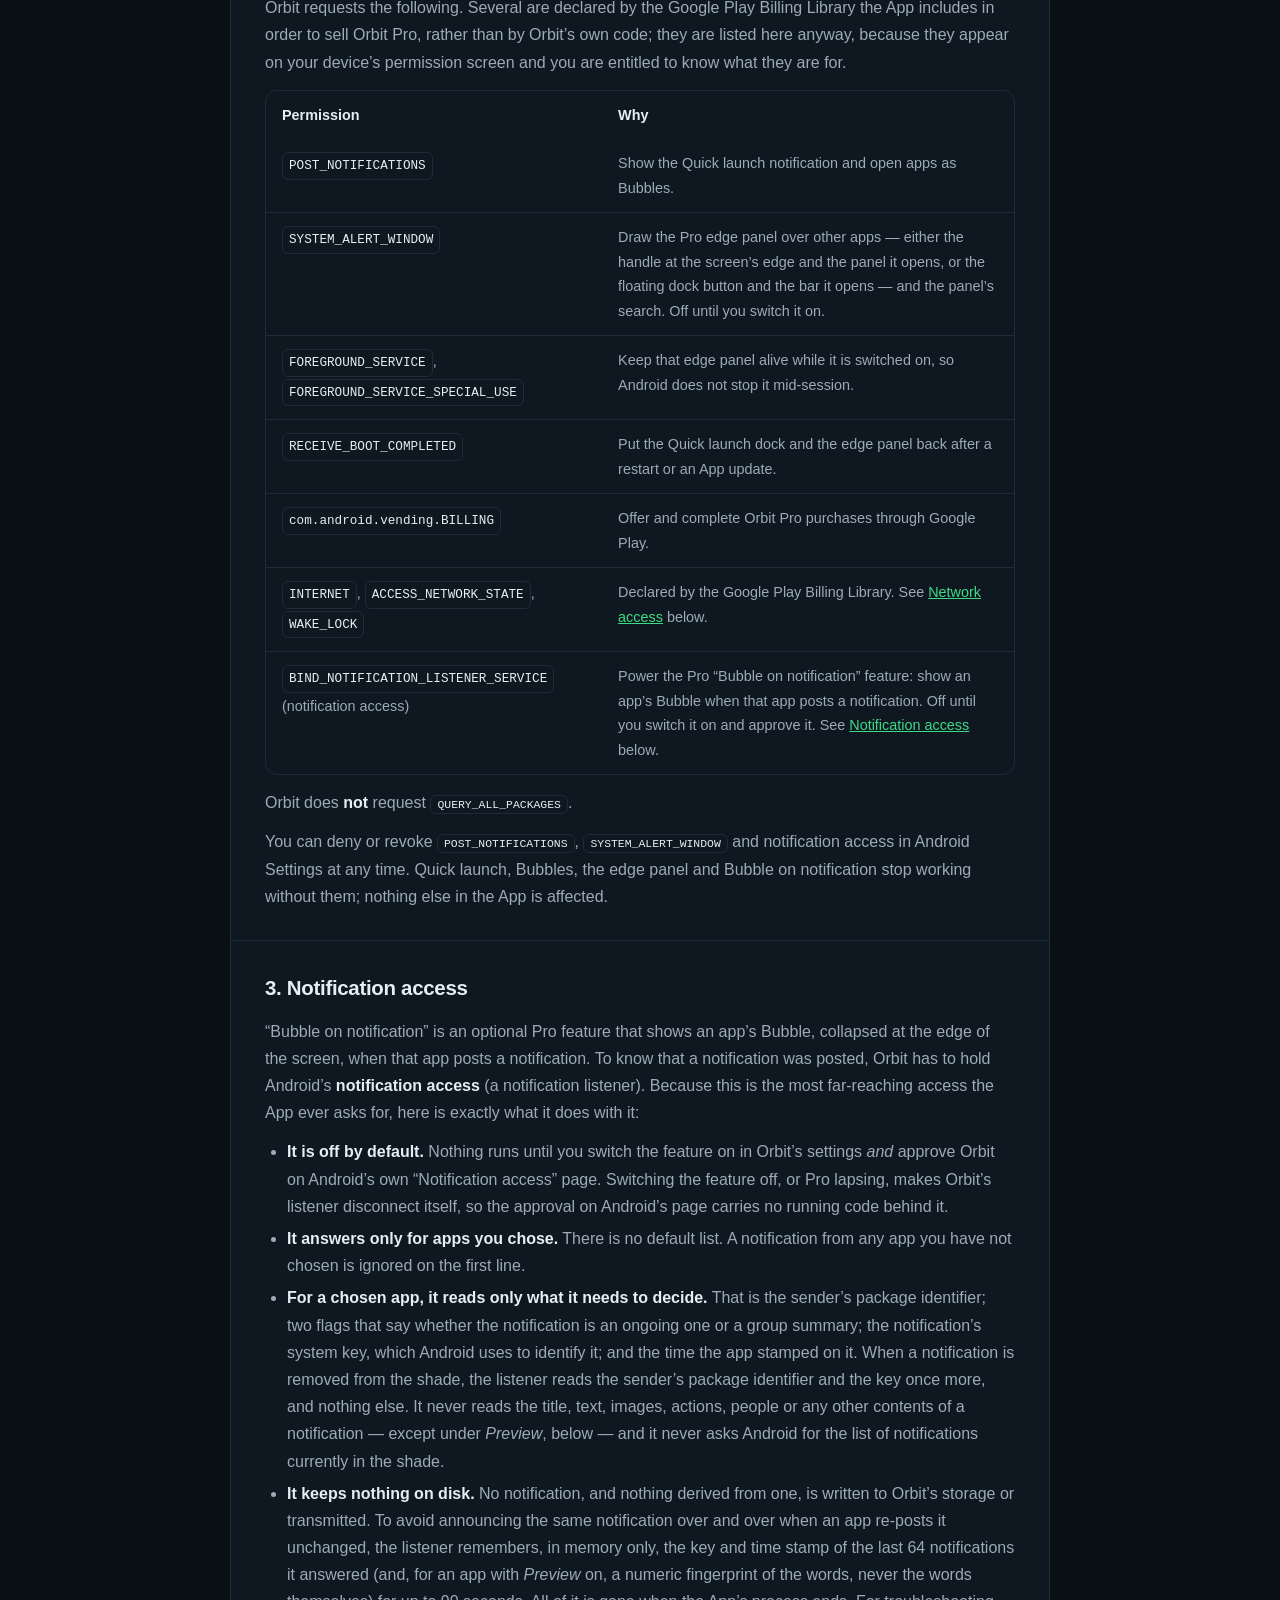
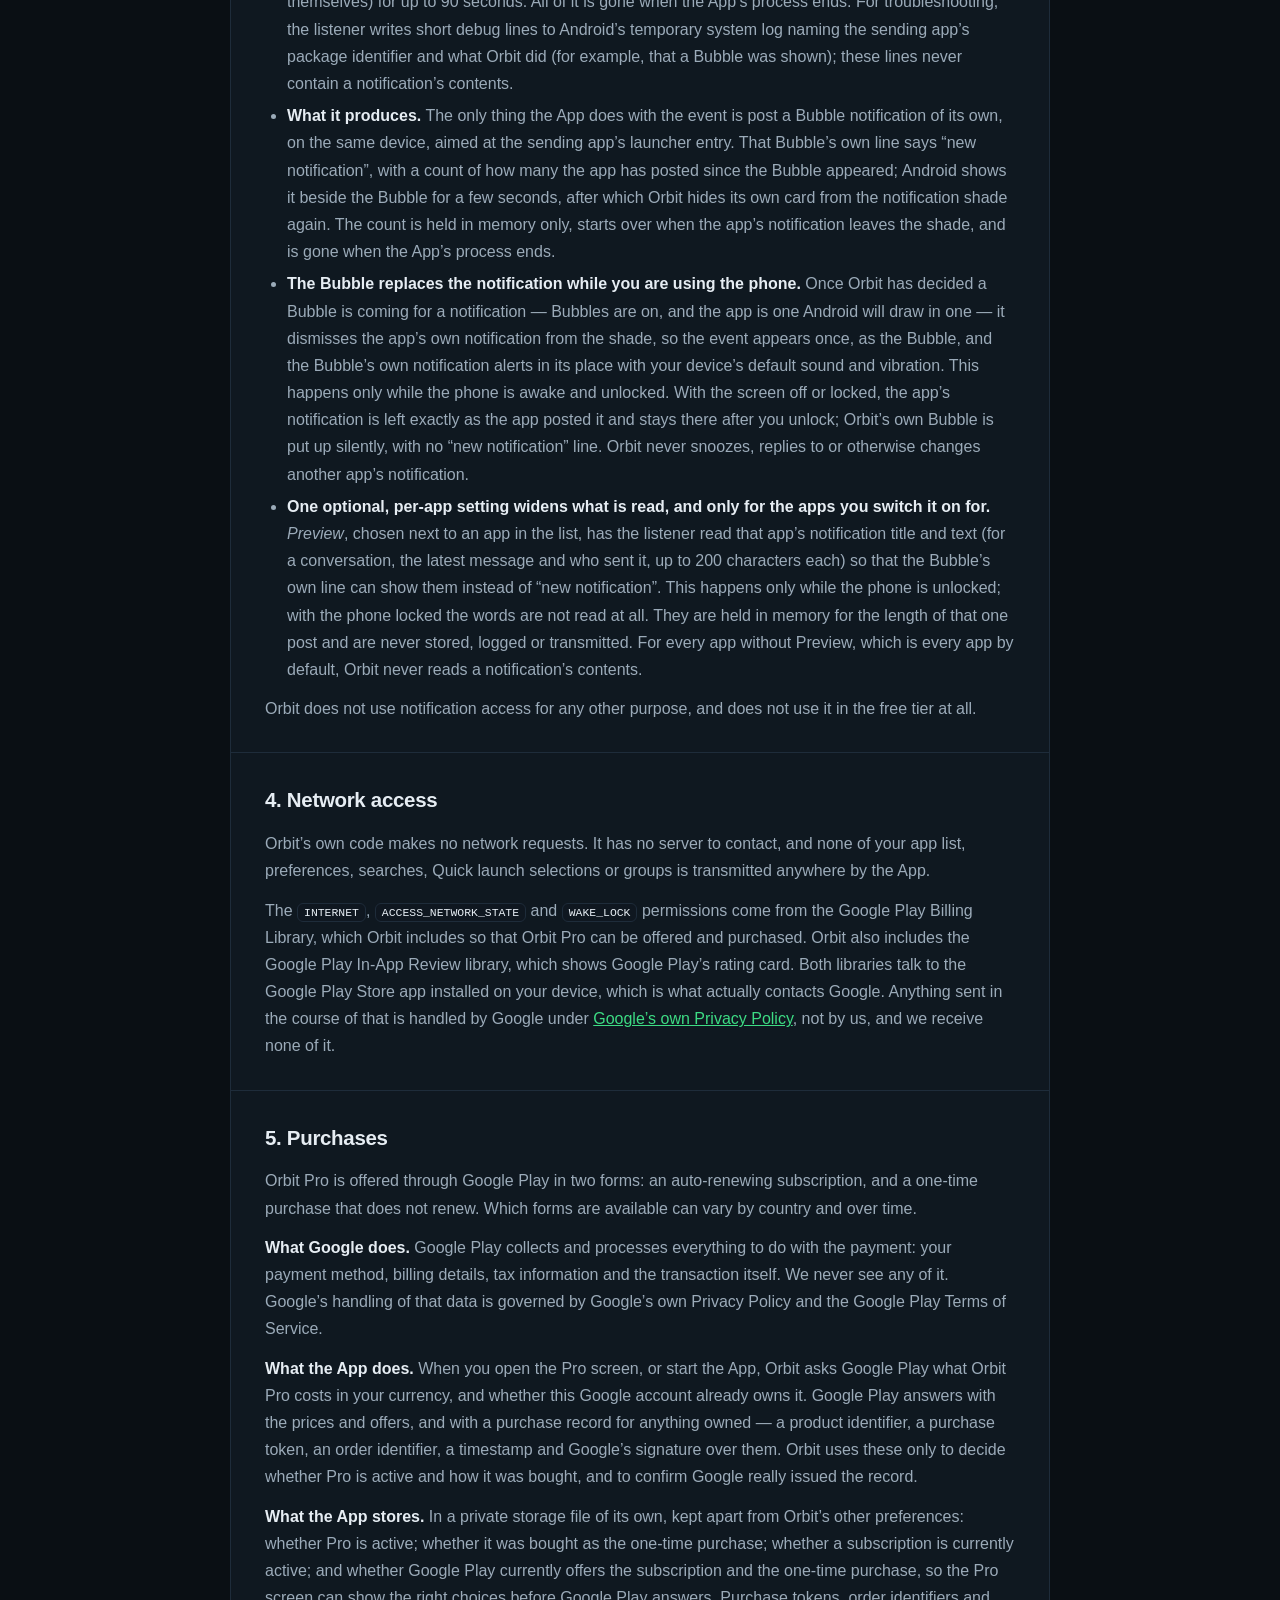
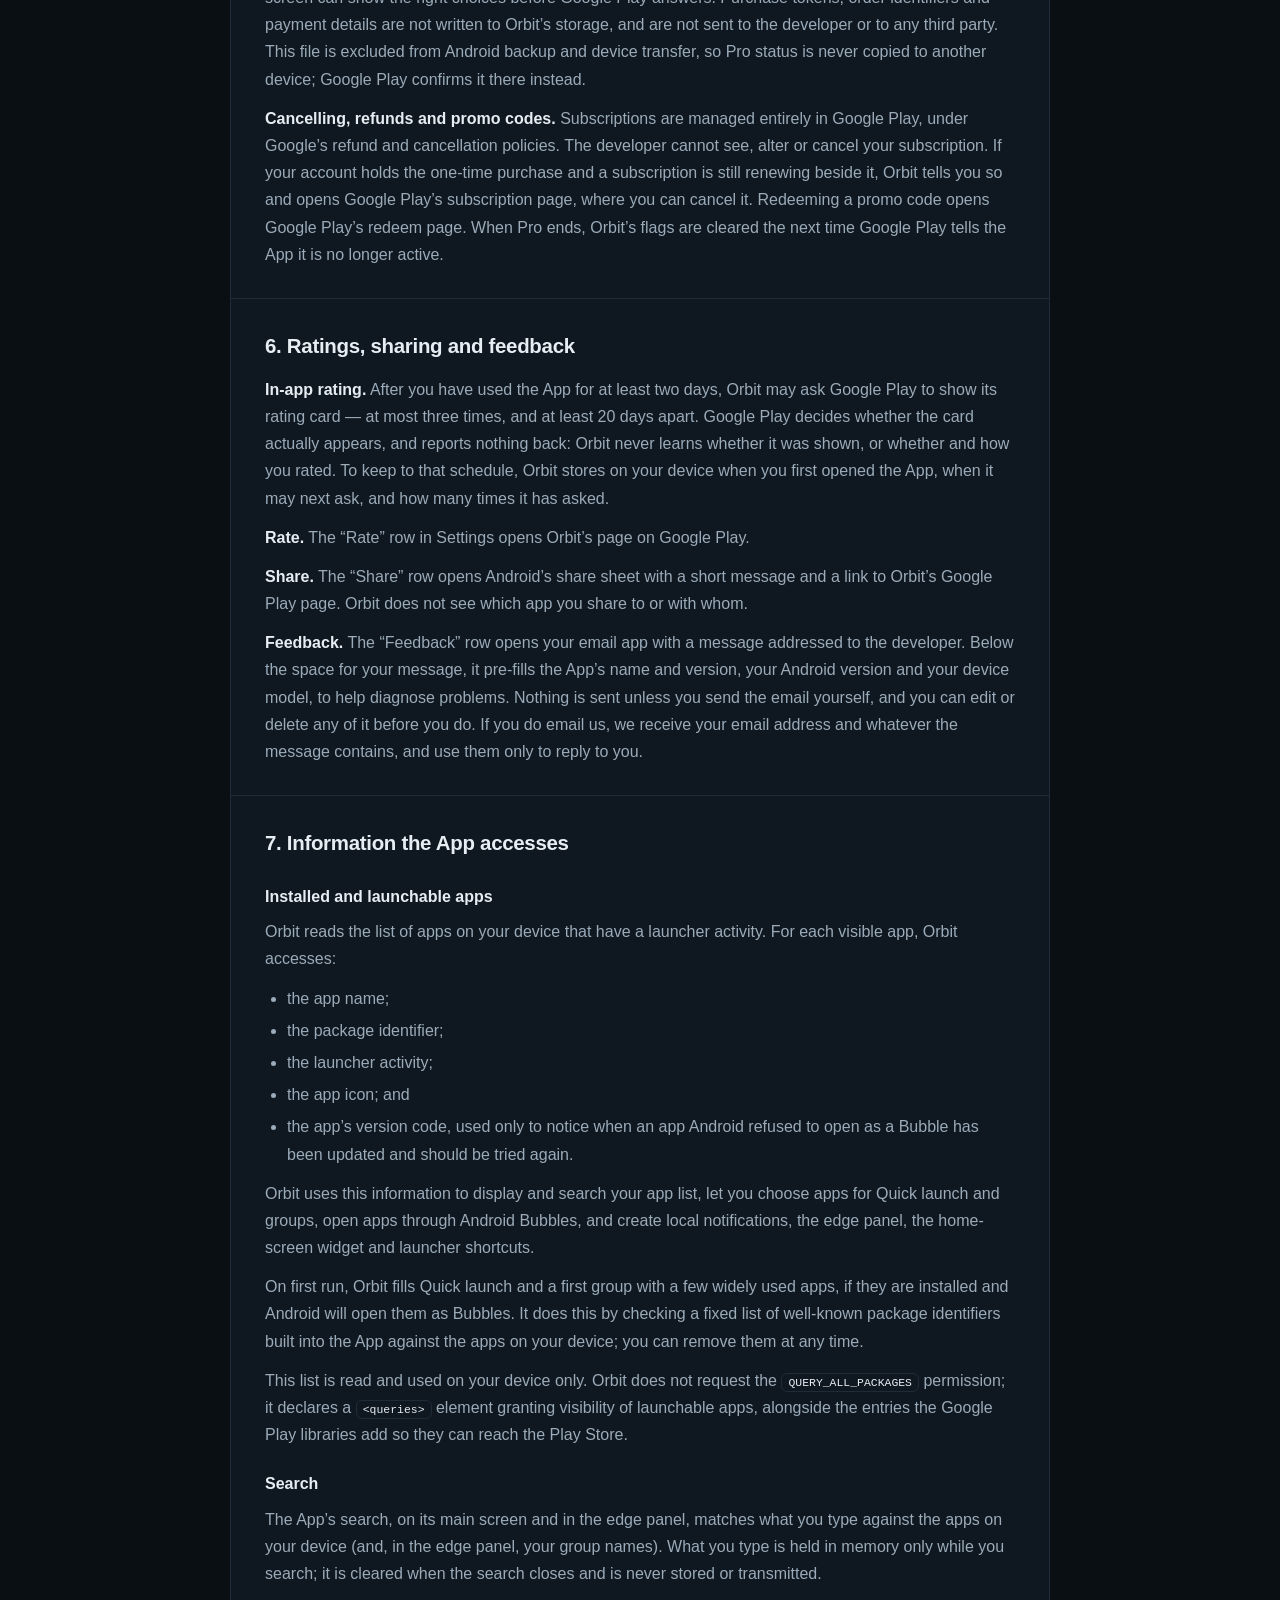
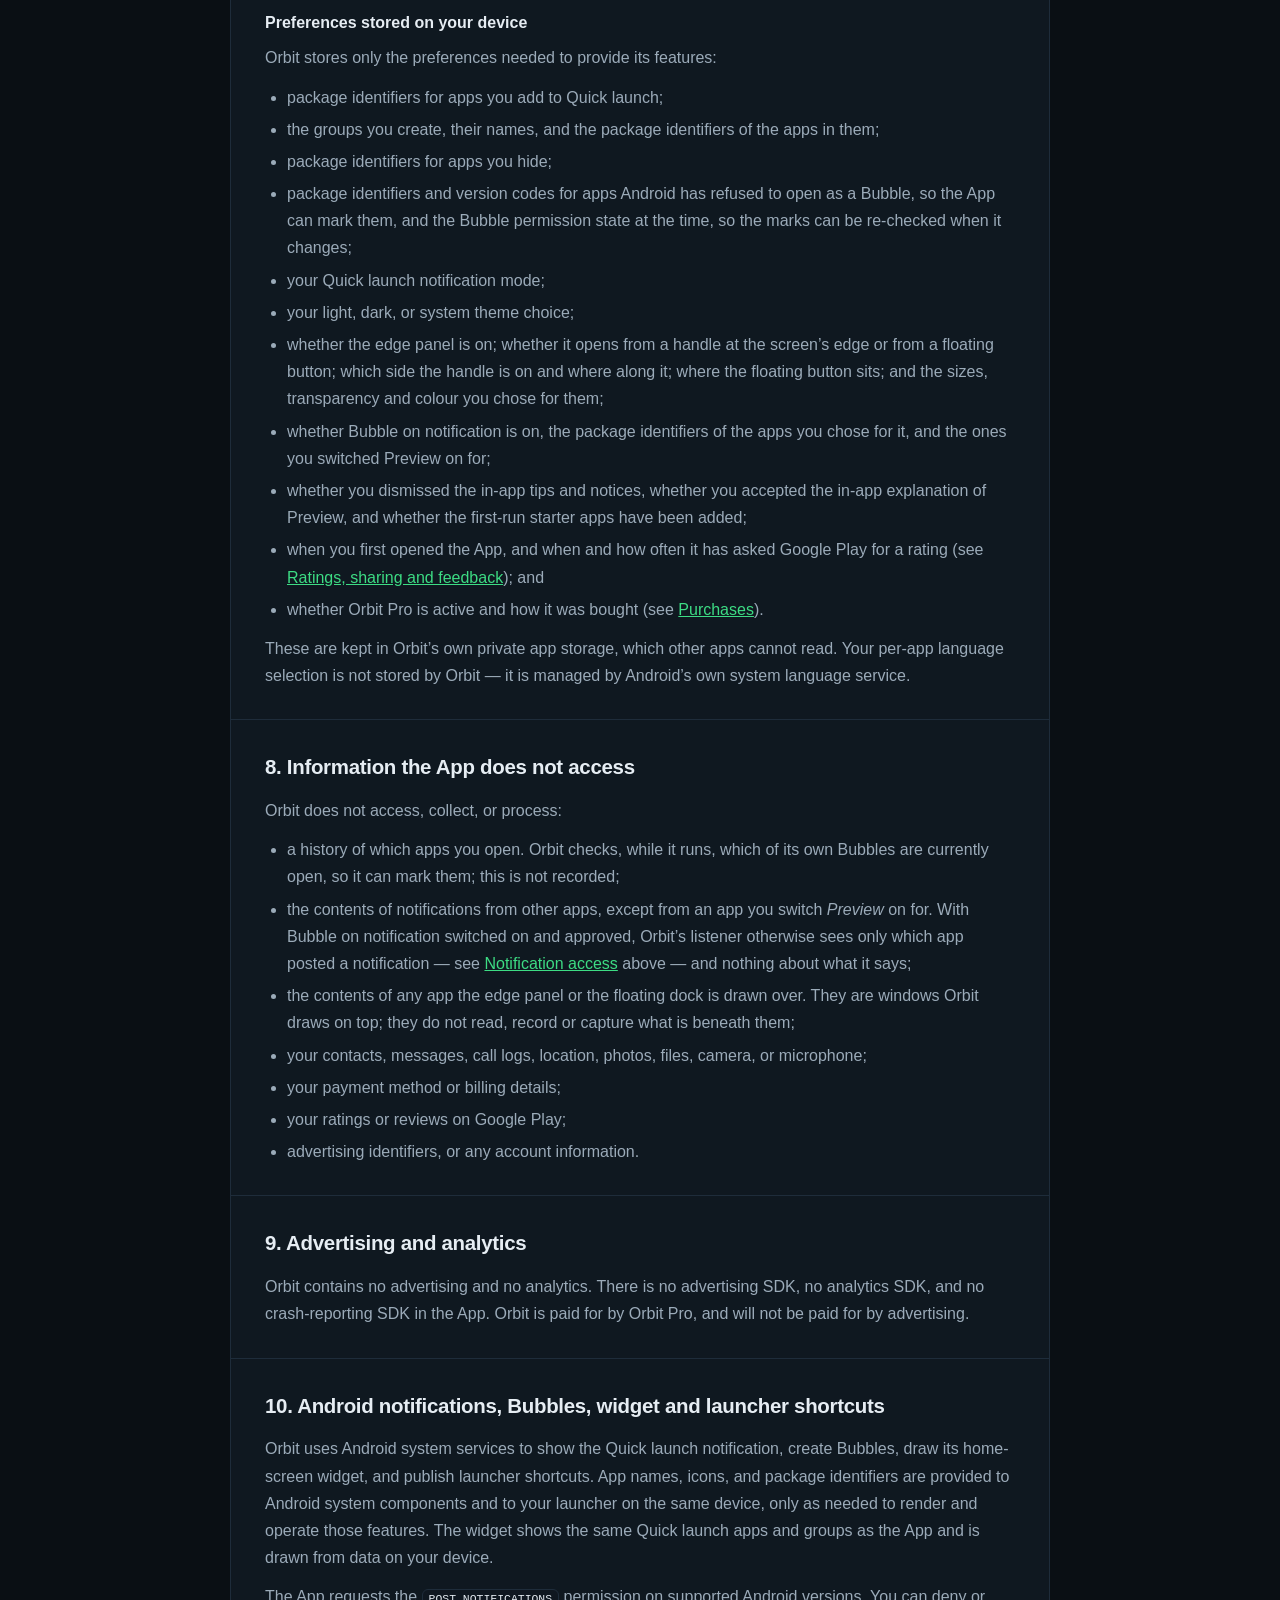
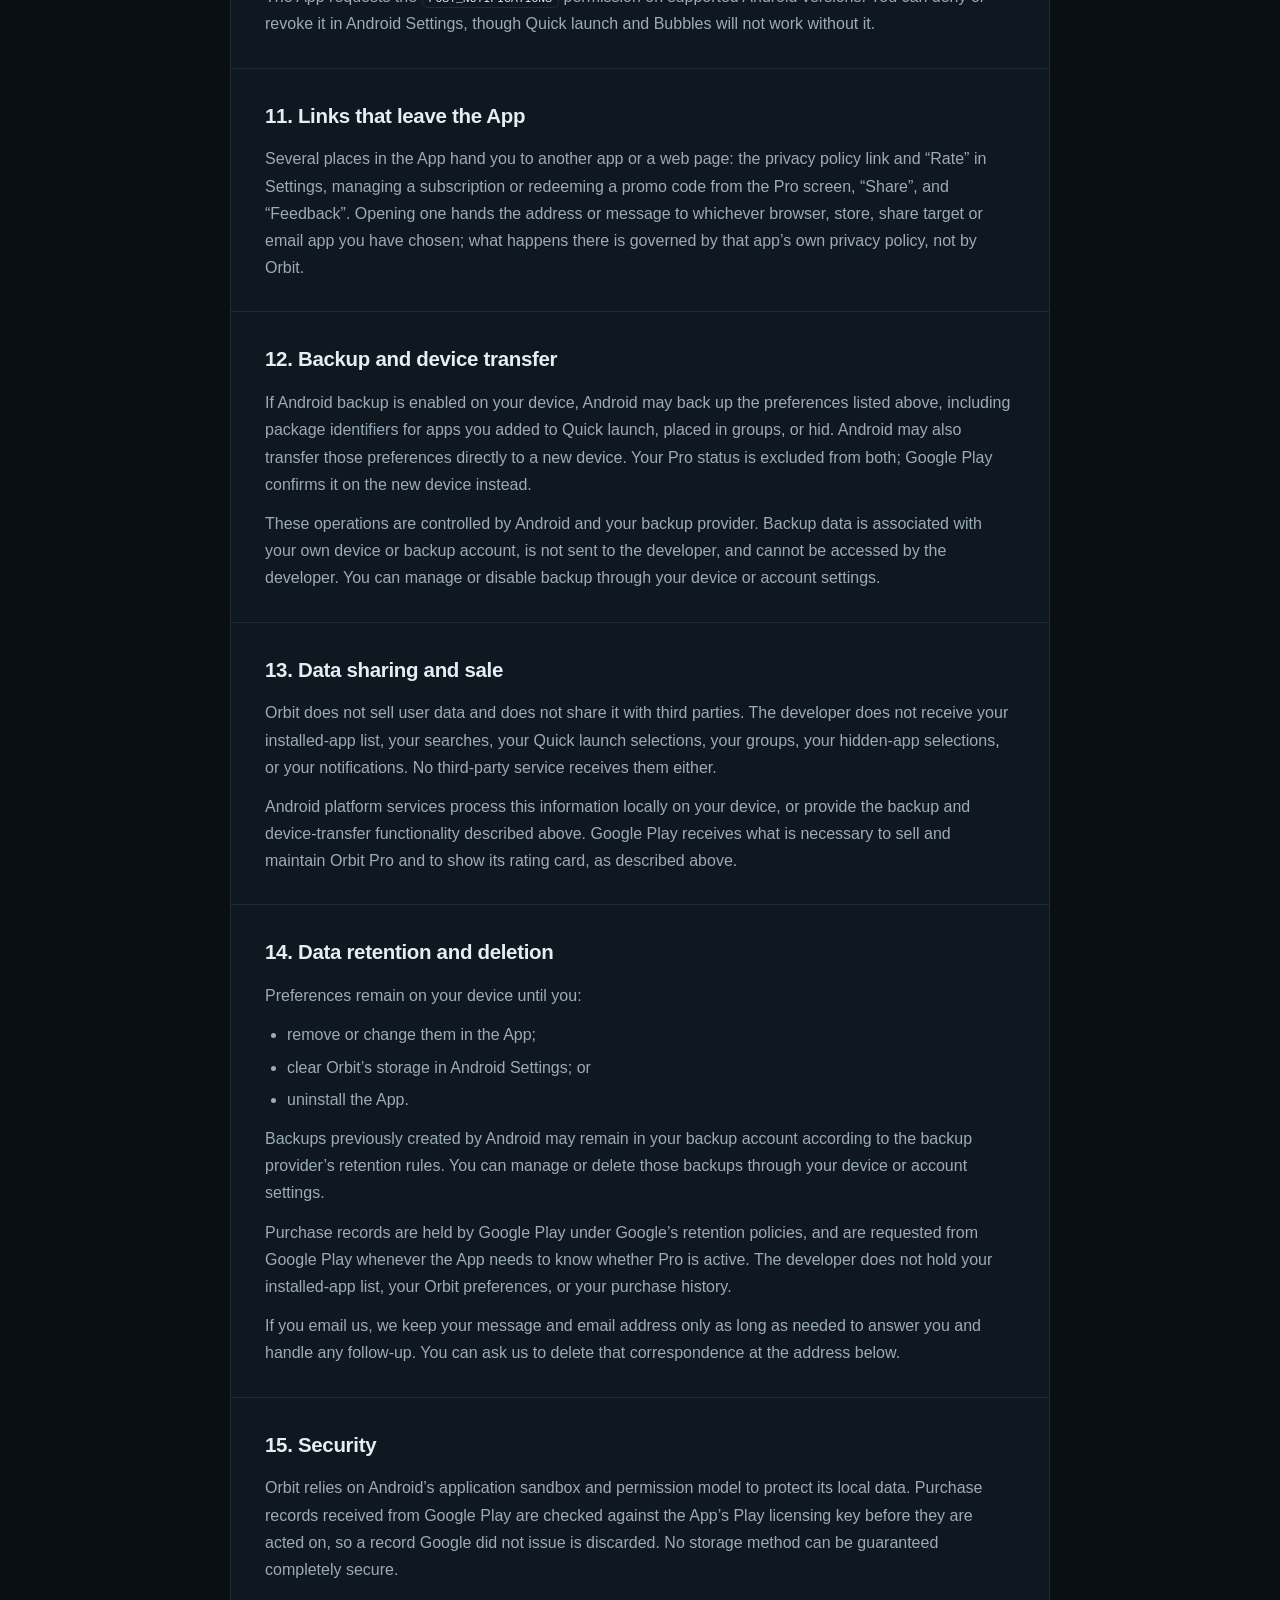
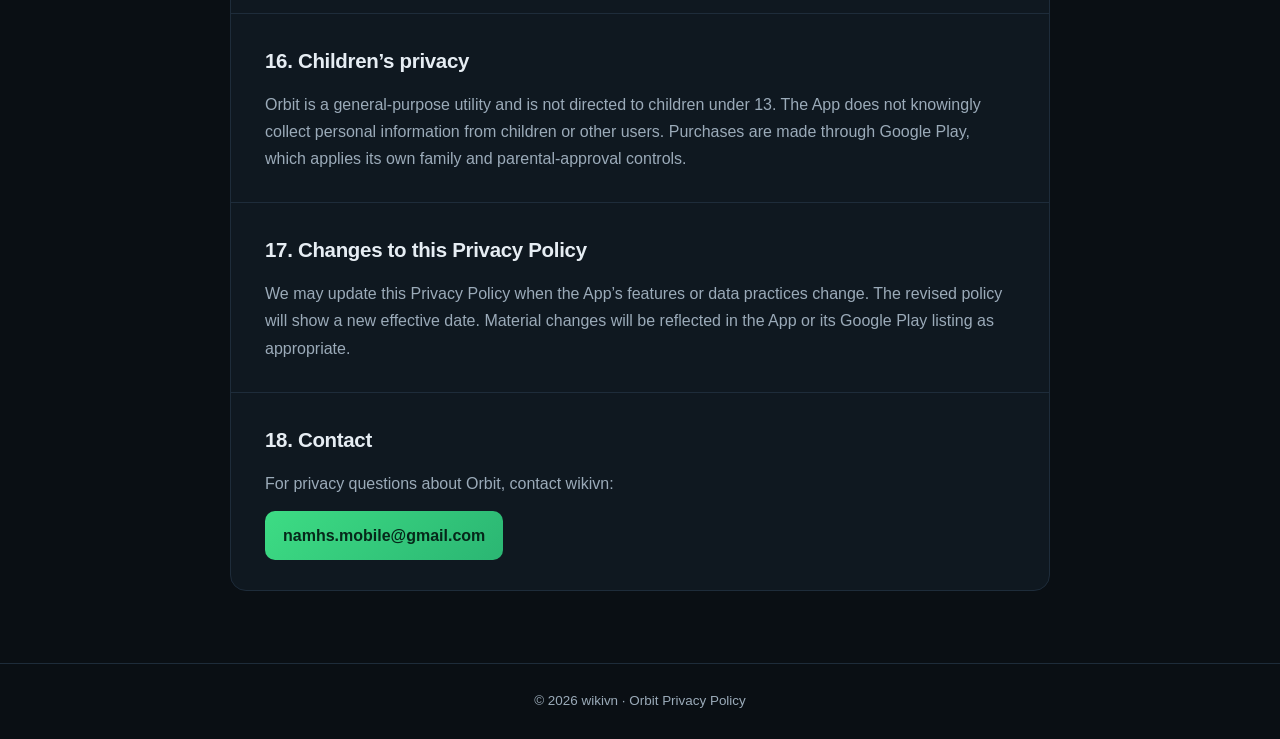
==== commit 0b593e5a: "update policy" ====
--- a/orbit-privacy/index.html
+++ b/orbit-privacy/index.html
@@ -3,7 +3,7 @@
 <head>
   <meta charset="UTF-8">
   <meta name="viewport" content="width=device-width, initial-scale=1.0">
-  <meta name="description" content="Privacy Policy for Orbit, an Android quick app launcher by wikivn. Orbit runs on your device, has no server, and contains no ads or analytics.">
+  <meta name="description" content="Privacy Policy for Orbit, an Android quick app launcher by wikivn. Orbit runs on your device, has no server, and contains no ads or analytics. Notification access is optional and off by default.">
   <link rel="canonical" href="https://wikivn.github.io/orbit-privacy/">
   <title>Orbit Privacy Policy — wikivn</title>
   <style>
@@ -169,7 +169,7 @@
       background: rgba(18, 28, 38, 0.72);
     }
 
-    section { padding: 30px 34px; }
+    section { padding: 30px 34px; scroll-margin-top: 80px; }
     section + section { border-top: 1px solid var(--border); }
 
     h2 {
@@ -192,6 +192,9 @@
 
     ul { padding-left: 22px; }
     li + li { margin-top: 5px; }
+
+    li strong,
+    p strong { color: var(--text); }
 
     code {
       padding: 2px 6px;
@@ -208,6 +211,8 @@
       border: 1px solid var(--border);
       border-radius: 12px;
     }
+
+    .table-scroll + p { margin-top: 14px; }
 
     table {
       width: 100%;
@@ -289,7 +294,7 @@
       accesses, why it needs that information, and the choices available to you.
     </p>
     <div class="meta">
-      <span><strong>Effective:</strong> August 11, 2026</span>
+      <span><strong>Effective:</strong> September 11, 2026</span>
       <span><strong>Application ID:</strong> co.bubbles</span>
       <span><strong>Publisher:</strong> wikivn</span>
     </div>
@@ -307,16 +312,24 @@
       </div>
       <div class="summary-item">
         <strong>On-device processing</strong>
-        <span>Your app list and preferences are used and stored on your device.</span>
+        <span>Your app list, groups, searches and preferences stay on your device.</span>
+      </div>
+      <div class="summary-item">
+        <strong>Notification access is opt-in</strong>
+        <span>Off by default. When on, it sees which app posted — not what it says, unless you turn on Preview.</span>
       </div>
       <div class="summary-item">
         <strong>Payments via Google Play</strong>
         <span>Orbit Pro is billed by Google. Your payment details never reach us.</span>
       </div>
+      <div class="summary-item">
+        <strong>You choose what reaches us</strong>
+        <span>Only an email you decide to send us ever reaches the developer.</span>
+      </div>
     </div>
 
     <article>
-      <section>
+      <section id="overview">
         <h2>1. Overview</h2>
         <p>
           Orbit (“the App”) is provided by <strong>wikivn</strong> (“we”, “us”, or
@@ -334,31 +347,38 @@
           </li>
           <li>
             Information about installed apps is used only on your device, to provide
-            Orbit’s app list, search, Quick launch dock, notifications, Bubbles, edge
-            panel, and launcher shortcuts.
-          </li>
-          <li>
-            Orbit offers a paid subscription, Orbit Pro, sold and processed by
-            <strong>Google Play</strong>. Your payment details go to Google, never to us.
-            All Orbit keeps is a single yes-or-no flag on your device recording whether
-            the subscription is active.
-          </li>
-          <li>We do not collect, receive, or sell your personal information.</li>
+            Orbit’s app list, search, Quick launch dock, groups, notifications, Bubbles,
+            edge panel, floating dock, home-screen widget, and launcher shortcuts.
+          </li>
+          <li>
+            Orbit Pro is sold and processed by <strong>Google Play</strong>, either as an
+            auto-renewing subscription or as a one-time purchase. Your payment details go
+            to Google, never to us. Orbit keeps only a few yes-or-no flags on your device
+            recording whether Pro is active and how it was bought.
+          </li>
+          <li>
+            Orbit may ask Google Play to show its in-app rating card. Google decides
+            whether it appears and does not tell Orbit what you chose.
+          </li>
+          <li>
+            We do not collect, receive, or sell your personal information. The only way
+            anything reaches us is if you choose to email us.
+          </li>
         </ul>
         <p>
           Android’s backup and device-transfer services may copy the limited preferences
-          described below to your own backup account or another device. The developer
-          cannot access those backups.
-        </p>
-      </section>
-
-      <section>
+          described below to your own backup account or another device. Your Pro status is
+          excluded from both. The developer cannot access those backups.
+        </p>
+      </section>
+
+      <section id="permissions">
         <h2>2. Permissions the App requests</h2>
         <p>
           Orbit requests the following. Several are declared by the Google Play Billing
-          Library the App includes in order to sell its subscription, rather than by
-          Orbit’s own code; they are listed here anyway, because they appear on your
-          device’s permission screen and you are entitled to know what they are for.
+          Library the App includes in order to sell Orbit Pro, rather than by Orbit’s own
+          code; they are listed here anyway, because they appear on your device’s
+          permission screen and you are entitled to know what they are for.
         </p>
         <div class="table-scroll">
           <table>
@@ -376,8 +396,9 @@
               <tr>
                 <td><code>SYSTEM_ALERT_WINDOW</code></td>
                 <td>
-                  Draw the Pro edge panel’s handle and rail over other apps. Off until
-                  you switch it on.
+                  Draw the Pro edge panel over other apps — either the handle at the
+                  screen’s edge and the panel it opens, or the floating dock button and the
+                  bar it opens — and the panel’s search. Off until you switch it on.
                 </td>
               </tr>
               <tr>
@@ -392,11 +413,14 @@
               </tr>
               <tr>
                 <td><code>RECEIVE_BOOT_COMPLETED</code></td>
-                <td>Put the Quick launch dock and the edge panel back after a restart.</td>
+                <td>
+                  Put the Quick launch dock and the edge panel back after a restart or an
+                  App update.
+                </td>
               </tr>
               <tr>
                 <td><code>com.android.vending.BILLING</code></td>
-                <td>Offer and complete the Orbit Pro subscription through Google Play.</td>
+                <td>Offer and complete Orbit Pro purchases through Google Play.</td>
               </tr>
               <tr>
                 <td>
@@ -404,216 +428,396 @@
                   <code>WAKE_LOCK</code>
                 </td>
                 <td>
-                  Declared by the Google Play Billing Library. See “Network access” below.
+                  Declared by the Google Play Billing Library. See
+                  <a href="#network">Network access</a> below.
+                </td>
+              </tr>
+              <tr>
+                <td>
+                  <code>BIND_NOTIFICATION_LISTENER_SERVICE</code><br>
+                  (notification access)
+                </td>
+                <td>
+                  Power the Pro “Bubble on notification” feature: show an app’s Bubble when
+                  that app posts a notification. Off until you switch it on and approve it.
+                  See <a href="#notification-access">Notification access</a> below.
                 </td>
               </tr>
             </tbody>
           </table>
         </div>
-        <p>
-          Orbit does <strong>not</strong> request <code>QUERY_ALL_PACKAGES</code>, and
-          does <strong>not</strong> request Android’s notification-listener access. It
-          cannot read the contents of notifications from other apps.
-        </p>
-        <p>
-          You can deny or revoke <code>POST_NOTIFICATIONS</code> and
-          <code>SYSTEM_ALERT_WINDOW</code> in Android Settings at any time. Quick launch,
-          Bubbles and the edge panel stop working without them; nothing else in the App
-          is affected.
-        </p>
-      </section>
-
-      <section>
-        <h2>3. Network access</h2>
-        <p>
-          Orbit’s own code makes no network requests. It has no server to contact, and
-          none of your app list, preferences or Quick launch selections is transmitted
-          anywhere by the App.
+        <p>Orbit does <strong>not</strong> request <code>QUERY_ALL_PACKAGES</code>.</p>
+        <p>
+          You can deny or revoke <code>POST_NOTIFICATIONS</code>,
+          <code>SYSTEM_ALERT_WINDOW</code> and notification access in Android Settings at
+          any time. Quick launch, Bubbles, the edge panel and Bubble on notification stop
+          working without them; nothing else in the App is affected.
+        </p>
+      </section>
+
+      <section id="notification-access">
+        <h2>3. Notification access</h2>
+        <p>
+          “Bubble on notification” is an optional Pro feature that shows an app’s Bubble,
+          collapsed at the edge of the screen, when that app posts a notification. To know
+          that a notification was posted, Orbit has to hold Android’s
+          <strong>notification access</strong> (a notification listener). Because this is
+          the most far-reaching access the App ever asks for, here is exactly what it does
+          with it:
+        </p>
+        <ul>
+          <li>
+            <strong>It is off by default.</strong> Nothing runs until you switch the feature
+            on in Orbit’s settings <em>and</em> approve Orbit on Android’s own “Notification
+            access” page. Switching the feature off, or Pro lapsing, makes Orbit’s listener
+            disconnect itself, so the approval on Android’s page carries no running code
+            behind it.
+          </li>
+          <li>
+            <strong>It answers only for apps you chose.</strong> There is no default list. A
+            notification from any app you have not chosen is ignored on the first line.
+          </li>
+          <li>
+            <strong>For a chosen app, it reads only what it needs to decide.</strong> That is
+            the sender’s package identifier; two flags that say whether the notification is
+            an ongoing one or a group summary; the notification’s system key, which Android
+            uses to identify it; and the time the app stamped on it. When a notification is
+            removed from the shade, the listener reads the sender’s package identifier and
+            the key once more, and nothing else. It never reads the title, text, images,
+            actions, people or any other contents of a notification — except under
+            <em>Preview</em>, below — and it never asks Android for the list of notifications
+            currently in the shade.
+          </li>
+          <li>
+            <strong>It keeps nothing on disk.</strong> No notification, and nothing derived
+            from one, is written to Orbit’s storage or transmitted. To avoid announcing the
+            same notification over and over when an app re-posts it unchanged, the listener
+            remembers, in memory only, the key and time stamp of the last 64 notifications it
+            answered (and, for an app with <em>Preview</em> on, a numeric fingerprint of the
+            words, never the words themselves) for up to 90 seconds. All of it is gone when
+            the App’s process ends. For troubleshooting, the listener writes short debug
+            lines to Android’s temporary system log naming the sending app’s package
+            identifier and what Orbit did (for example, that a Bubble was shown); these lines
+            never contain a notification’s contents.
+          </li>
+          <li>
+            <strong>What it produces.</strong> The only thing the App does with the event is
+            post a Bubble notification of its own, on the same device, aimed at the sending
+            app’s launcher entry. That Bubble’s own line says “new notification”, with a
+            count of how many the app has posted since the Bubble appeared; Android shows it
+            beside the Bubble for a few seconds, after which Orbit hides its own card from the
+            notification shade again. The count is held in memory only, starts over when the
+            app’s notification leaves the shade, and is gone when the App’s process ends.
+          </li>
+          <li>
+            <strong>The Bubble replaces the notification while you are using the phone.</strong>
+            Once Orbit has decided a Bubble is coming for a notification — Bubbles are on, and
+            the app is one Android will draw in one — it dismisses the app’s own notification
+            from the shade, so the event appears once, as the Bubble, and the Bubble’s own
+            notification alerts in its place with your device’s default sound and vibration.
+            This happens only while the phone is awake and unlocked. With the screen off or
+            locked, the app’s notification is left exactly as the app posted it and stays
+            there after you unlock; Orbit’s own Bubble is put up silently, with no “new
+            notification” line. Orbit never snoozes, replies to or otherwise changes another
+            app’s notification.
+          </li>
+          <li>
+            <strong>One optional, per-app setting widens what is read, and only for the apps
+            you switch it on for.</strong> <em>Preview</em>, chosen next to an app in the
+            list, has the listener read that app’s notification title and text (for a
+            conversation, the latest message and who sent it, up to 200 characters each) so
+            that the Bubble’s own line can show them instead of “new notification”. This
+            happens only while the phone is unlocked; with the phone locked the words are not
+            read at all. They are held in memory for the length of that one post and are
+            never stored, logged or transmitted. For every app without Preview, which is
+            every app by default, Orbit never reads a notification’s contents.
+          </li>
+        </ul>
+        <p>
+          Orbit does not use notification access for any other purpose, and does not use it
+          in the free tier at all.
+        </p>
+      </section>
+
+      <section id="network">
+        <h2>4. Network access</h2>
+        <p>
+          Orbit’s own code makes no network requests. It has no server to contact, and none
+          of your app list, preferences, searches, Quick launch selections or groups is
+          transmitted anywhere by the App.
         </p>
         <p>
           The <code>INTERNET</code>, <code>ACCESS_NETWORK_STATE</code> and
-          <code>WAKE_LOCK</code> permissions come from the Google Play Billing Library,
-          which Orbit includes so that the subscription can be offered and purchased.
-          That library talks to the Google Play Store app installed on your device, which
-          is what actually contacts Google. Anything sent in the course of that is handled
-          by Google under
+          <code>WAKE_LOCK</code> permissions come from the Google Play Billing Library, which
+          Orbit includes so that Orbit Pro can be offered and purchased. Orbit also includes
+          the Google Play In-App Review library, which shows Google Play’s rating card. Both
+          libraries talk to the Google Play Store app installed on your device, which is what
+          actually contacts Google. Anything sent in the course of that is handled by Google
+          under
           <a href="https://policies.google.com/privacy">Google’s own Privacy Policy</a>,
           not by us, and we receive none of it.
         </p>
       </section>
 
-      <section>
-        <h2>4. Purchases and subscriptions</h2>
-        <p>Orbit Pro is an auto-renewing subscription sold through Google Play.</p>
+      <section id="purchases">
+        <h2>5. Purchases</h2>
+        <p>
+          Orbit Pro is offered through Google Play in two forms: an auto-renewing
+          subscription, and a one-time purchase that does not renew. Which forms are
+          available can vary by country and over time.
+        </p>
         <p>
           <strong>What Google does.</strong> Google Play collects and processes everything
-          to do with the payment: your payment method, billing details, tax information
-          and the transaction itself. We never see any of it. Google’s handling of that
-          data is governed by Google’s own Privacy Policy and the Google Play Terms of
-          Service.
-        </p>
-        <p>
-          <strong>What the App does.</strong> When you open the Pro screen, or start the
-          App, Orbit asks Google Play two things: what the subscription costs in your
-          currency, and whether this Google account already owns it. Google Play answers
-          with the prices, and with a purchase record for anything owned — a product
-          identifier, a purchase token, an order identifier, a timestamp and Google’s
-          signature over them. Orbit uses these only to decide whether Pro is active, and
-          to confirm Google really issued the record.
-        </p>
-        <p>
-          <strong>What the App stores.</strong> One boolean, <code>pro_unlocked</code>, in
-          Orbit’s own private app storage. Purchase tokens, order identifiers and payment
-          details are not written to Orbit’s storage, and are not sent to the developer or
-          to any third party.
-        </p>
-        <p>
-          <strong>Cancelling and refunds.</strong> Subscriptions are managed entirely in
-          Google Play, under Google’s refund and cancellation policies. The developer
-          cannot see, alter or cancel your subscription. When it lapses, Orbit’s copy of
-          the flag is cleared the next time Google Play tells the App the subscription is
-          no longer active.
-        </p>
-      </section>
-
-      <section>
-        <h2>5. Information the App accesses</h2>
+          to do with the payment: your payment method, billing details, tax information and
+          the transaction itself. We never see any of it. Google’s handling of that data is
+          governed by Google’s own Privacy Policy and the Google Play Terms of Service.
+        </p>
+        <p>
+          <strong>What the App does.</strong> When you open the Pro screen, or start the App,
+          Orbit asks Google Play what Orbit Pro costs in your currency, and whether this
+          Google account already owns it. Google Play answers with the prices and offers, and
+          with a purchase record for anything owned — a product identifier, a purchase token,
+          an order identifier, a timestamp and Google’s signature over them. Orbit uses these
+          only to decide whether Pro is active and how it was bought, and to confirm Google
+          really issued the record.
+        </p>
+        <p>
+          <strong>What the App stores.</strong> In a private storage file of its own, kept
+          apart from Orbit’s other preferences: whether Pro is active; whether it was bought
+          as the one-time purchase; whether a subscription is currently active; and whether
+          Google Play currently offers the subscription and the one-time purchase, so the Pro
+          screen can show the right choices before Google Play answers. Purchase tokens,
+          order identifiers and payment details are not written to Orbit’s storage, and are
+          not sent to the developer or to any third party. This file is excluded from Android
+          backup and device transfer, so Pro status is never copied to another device; Google
+          Play confirms it there instead.
+        </p>
+        <p>
+          <strong>Cancelling, refunds and promo codes.</strong> Subscriptions are managed
+          entirely in Google Play, under Google’s refund and cancellation policies. The
+          developer cannot see, alter or cancel your subscription. If your account holds the
+          one-time purchase and a subscription is still renewing beside it, Orbit tells you so
+          and opens Google Play’s subscription page, where you can cancel it. Redeeming a
+          promo code opens Google Play’s redeem page. When Pro ends, Orbit’s flags are cleared
+          the next time Google Play tells the App it is no longer active.
+        </p>
+      </section>
+
+      <section id="ratings-feedback">
+        <h2>6. Ratings, sharing and feedback</h2>
+        <p>
+          <strong>In-app rating.</strong> After you have used the App for at least two days,
+          Orbit may ask Google Play to show its rating card — at most three times, and at
+          least 20 days apart. Google Play decides whether the card actually appears, and
+          reports nothing back: Orbit never learns whether it was shown, or whether and how
+          you rated. To keep to that schedule, Orbit stores on your device when you first
+          opened the App, when it may next ask, and how many times it has asked.
+        </p>
+        <p>
+          <strong>Rate.</strong> The “Rate” row in Settings opens Orbit’s page on Google Play.
+        </p>
+        <p>
+          <strong>Share.</strong> The “Share” row opens Android’s share sheet with a short
+          message and a link to Orbit’s Google Play page. Orbit does not see which app you
+          share to or with whom.
+        </p>
+        <p>
+          <strong>Feedback.</strong> The “Feedback” row opens your email app with a message
+          addressed to the developer. Below the space for your message, it pre-fills the App’s
+          name and version, your Android version and your device model, to help diagnose
+          problems. Nothing is sent unless you send the email yourself, and you can edit or
+          delete any of it before you do. If you do email us, we receive your email address and
+          whatever the message contains, and use them only to reply to you.
+        </p>
+      </section>
+
+      <section id="information-accessed">
+        <h2>7. Information the App accesses</h2>
         <h3>Installed and launchable apps</h3>
         <p>
-          Orbit reads the list of apps on your device that have a launcher activity. For
-          each visible app, Orbit accesses:
+          Orbit reads the list of apps on your device that have a launcher activity. For each
+          visible app, Orbit accesses:
         </p>
         <ul>
           <li>the app name;</li>
           <li>the package identifier;</li>
-          <li>the launcher activity; and</li>
-          <li>the app icon.</li>
+          <li>the launcher activity;</li>
+          <li>the app icon; and</li>
+          <li>
+            the app’s version code, used only to notice when an app Android refused to open as
+            a Bubble has been updated and should be tried again.
+          </li>
         </ul>
         <p>
-          Orbit uses this information to display and search your app list, let you choose
-          apps for Quick launch and groups, open apps through Android Bubbles, and create
-          local notifications and launcher shortcuts.
+          Orbit uses this information to display and search your app list, let you choose apps
+          for Quick launch and groups, open apps through Android Bubbles, and create local
+          notifications, the edge panel, the home-screen widget and launcher shortcuts.
+        </p>
+        <p>
+          On first run, Orbit fills Quick launch and a first group with a few widely used apps,
+          if they are installed and Android will open them as Bubbles. It does this by checking
+          a fixed list of well-known package identifiers built into the App against the apps on
+          your device; you can remove them at any time.
         </p>
         <p>
           This list is read and used on your device only. Orbit does not request the
           <code>QUERY_ALL_PACKAGES</code> permission; it declares a <code>&lt;queries&gt;</code>
-          element granting visibility of launchable apps, alongside the Google Play billing
-          service entries the Billing Library adds so it can reach the Play Store.
+          element granting visibility of launchable apps, alongside the entries the Google Play
+          libraries add so they can reach the Play Store.
+        </p>
+
+        <h3>Search</h3>
+        <p>
+          The App’s search, on its main screen and in the edge panel, matches what you type
+          against the apps on your device (and, in the edge panel, your group names). What you
+          type is held in memory only while you search; it is cleared when the search closes
+          and is never stored or transmitted.
         </p>
 
         <h3>Preferences stored on your device</h3>
         <p>Orbit stores only the preferences needed to provide its features:</p>
         <ul>
           <li>package identifiers for apps you add to Quick launch;</li>
-          <li>package identifiers for apps you place in groups, and the groups themselves;</li>
+          <li>
+            the groups you create, their names, and the package identifiers of the apps in
+            them;
+          </li>
           <li>package identifiers for apps you hide;</li>
           <li>
-            package identifiers for apps Android has refused to open as a Bubble, so the
-            App can mark them;
+            package identifiers and version codes for apps Android has refused to open as a
+            Bubble, so the App can mark them, and the Bubble permission state at the time, so
+            the marks can be re-checked when it changes;
           </li>
           <li>your Quick launch notification mode;</li>
           <li>your light, dark, or system theme choice;</li>
           <li>
-            whether the edge panel is on, which side it sits on, and how far along that
-            side you have moved its handle;
-          </li>
-          <li>whether you dismissed the in-app usage tips and notices; and</li>
-          <li>whether the Orbit Pro subscription is active.</li>
+            whether the edge panel is on; whether it opens from a handle at the screen’s edge or
+            from a floating button; which side the handle is on and where along it; where the
+            floating button sits; and the sizes, transparency and colour you chose for them;
+          </li>
+          <li>
+            whether Bubble on notification is on, the package identifiers of the apps you chose
+            for it, and the ones you switched Preview on for;
+          </li>
+          <li>
+            whether you dismissed the in-app tips and notices, whether you accepted the in-app
+            explanation of Preview, and whether the first-run starter apps have been added;
+          </li>
+          <li>
+            when you first opened the App, and when and how often it has asked Google Play for a
+            rating (see <a href="#ratings-feedback">Ratings, sharing and feedback</a>); and
+          </li>
+          <li>
+            whether Orbit Pro is active and how it was bought (see
+            <a href="#purchases">Purchases</a>).
+          </li>
         </ul>
         <p>
-          These are kept in Orbit’s own private app storage, which other apps cannot read.
-          Your per-app language selection is not stored by Orbit — it is managed by
-          Android’s own system language service.
-        </p>
-      </section>
-
-      <section>
-        <h2>6. Information the App does not access</h2>
+          These are kept in Orbit’s own private app storage, which other apps cannot read. Your
+          per-app language selection is not stored by Orbit — it is managed by Android’s own
+          system language service.
+        </p>
+      </section>
+
+      <section id="information-not-accessed">
+        <h2>8. Information the App does not access</h2>
         <p>Orbit does not access, collect, or process:</p>
         <ul>
-          <li>your searches, usage history, or which apps you open;</li>
-          <li>
-            the contents of notifications from other apps — Orbit does not request or
-            use Android’s notification-listener access;
-          </li>
-          <li>
-            the contents of any app the edge panel is drawn over. The panel is a window
-            Orbit draws on top; it does not read, record or capture what is beneath it;
+          <li>
+            a history of which apps you open. Orbit checks, while it runs, which of its own
+            Bubbles are currently open, so it can mark them; this is not recorded;
+          </li>
+          <li>
+            the contents of notifications from other apps, except from an app you switch
+            <em>Preview</em> on for. With Bubble on notification switched on and approved,
+            Orbit’s listener otherwise sees only which app posted a notification — see
+            <a href="#notification-access">Notification access</a> above — and nothing about
+            what it says;
+          </li>
+          <li>
+            the contents of any app the edge panel or the floating dock is drawn over. They are
+            windows Orbit draws on top; they do not read, record or capture what is beneath
+            them;
           </li>
           <li>your contacts, messages, call logs, location, photos, files, camera, or microphone;</li>
           <li>your payment method or billing details;</li>
+          <li>your ratings or reviews on Google Play;</li>
           <li>advertising identifiers, or any account information.</li>
         </ul>
       </section>
 
-      <section>
-        <h2>7. Advertising and analytics</h2>
+      <section id="advertising">
+        <h2>9. Advertising and analytics</h2>
         <p>
           Orbit contains no advertising and no analytics. There is no advertising SDK, no
-          analytics SDK, and no crash-reporting SDK in the App. Orbit is paid for by its
-          subscription, and will not be paid for by advertising.
-        </p>
-      </section>
-
-      <section>
-        <h2>8. Android notifications, Bubbles, and launcher shortcuts</h2>
+          analytics SDK, and no crash-reporting SDK in the App. Orbit is paid for by Orbit Pro,
+          and will not be paid for by advertising.
+        </p>
+      </section>
+
+      <section id="system-surfaces">
+        <h2>10. Android notifications, Bubbles, widget and launcher shortcuts</h2>
         <p>
           Orbit uses Android system services to show the Quick launch notification, create
-          Bubbles, and publish launcher shortcuts. App names, icons, and package identifiers
-          are provided to Android system components on the same device, only as needed to
-          render and operate those features.
-        </p>
-        <p>
-          The App requests the <code>POST_NOTIFICATIONS</code> permission on supported
-          Android versions. You can deny or revoke it in Android Settings, though Quick
-          launch and Bubbles will not work without it.
-        </p>
-      </section>
-
-      <section>
-        <h2>9. Links that leave the App</h2>
-        <p>
-          Orbit’s Settings screen contains a link to this Privacy Policy. The Pro screen
-          points you to Google Play to manage or cancel a subscription. Opening either
-          hands the web address to whichever browser or app you have chosen; the request
-          is made there, under its own privacy policy, not by Orbit.
-        </p>
-      </section>
-
-      <section>
-        <h2>10. Backup and device transfer</h2>
+          Bubbles, draw its home-screen widget, and publish launcher shortcuts. App names,
+          icons, and package identifiers are provided to Android system components and to your
+          launcher on the same device, only as needed to render and operate those features. The
+          widget shows the same Quick launch apps and groups as the App and is drawn from data
+          on your device.
+        </p>
+        <p>
+          The App requests the <code>POST_NOTIFICATIONS</code> permission on supported Android
+          versions. You can deny or revoke it in Android Settings, though Quick launch and
+          Bubbles will not work without it.
+        </p>
+      </section>
+
+      <section id="links">
+        <h2>11. Links that leave the App</h2>
+        <p>
+          Several places in the App hand you to another app or a web page: the privacy policy
+          link and “Rate” in Settings, managing a subscription or redeeming a promo code from
+          the Pro screen, “Share”, and “Feedback”. Opening one hands the address or message to
+          whichever browser, store, share target or email app you have chosen; what happens
+          there is governed by that app’s own privacy policy, not by Orbit.
+        </p>
+      </section>
+
+      <section id="backup">
+        <h2>12. Backup and device transfer</h2>
         <p>
           If Android backup is enabled on your device, Android may back up the preferences
           listed above, including package identifiers for apps you added to Quick launch,
-          placed in groups, or hid. Android may also transfer those preferences directly
-          to a new device.
-        </p>
-        <p>
-          These operations are controlled by Android and your backup provider. Backup data
-          is associated with your own device or backup account, is not sent to the developer,
-          and cannot be accessed by the developer. You can manage or disable backup through
-          your device or account settings.
-        </p>
-      </section>
-
-      <section>
-        <h2>11. Data sharing and sale</h2>
+          placed in groups, or hid. Android may also transfer those preferences directly to a
+          new device. Your Pro status is excluded from both; Google Play confirms it on the new
+          device instead.
+        </p>
+        <p>
+          These operations are controlled by Android and your backup provider. Backup data is
+          associated with your own device or backup account, is not sent to the developer, and
+          cannot be accessed by the developer. You can manage or disable backup through your
+          device or account settings.
+        </p>
+      </section>
+
+      <section id="sharing">
+        <h2>13. Data sharing and sale</h2>
         <p>
           Orbit does not sell user data and does not share it with third parties. The
-          developer does not receive your installed-app list, your searches, your Quick
-          launch selections, your groups, or your hidden-app selections. No third-party
-          service receives them either.
+          developer does not receive your installed-app list, your searches, your Quick launch
+          selections, your groups, your hidden-app selections, or your notifications. No
+          third-party service receives them either.
         </p>
         <p>
           Android platform services process this information locally on your device, or
-          provide the backup and device-transfer functionality described above. Google
-          Play receives what is necessary to sell and maintain a subscription, as described
-          under “Purchases and subscriptions”.
-        </p>
-      </section>
-
-      <section>
-        <h2>12. Data retention and deletion</h2>
+          provide the backup and device-transfer functionality described above. Google Play
+          receives what is necessary to sell and maintain Orbit Pro and to show its rating
+          card, as described above.
+        </p>
+      </section>
+
+      <section id="retention">
+        <h2>14. Data retention and deletion</h2>
         <p>Preferences remain on your device until you:</p>
         <ul>
           <li>remove or change them in the App;</li>
@@ -621,50 +825,54 @@
           <li>uninstall the App.</li>
         </ul>
         <p>
-          Backups previously created by Android may remain in your backup account according
-          to the backup provider’s retention rules. You can manage or delete those backups
-          through your device or account settings.
-        </p>
-        <p>
-          Purchase records are held by Google Play under Google’s retention policies, and
-          are requested from Google Play whenever the App needs to know whether the
-          subscription is active. The developer does not hold your installed-app list, your
-          Orbit preferences, or your purchase history, and so has nothing to delete on
-          request.
-        </p>
-      </section>
-
-      <section>
-        <h2>13. Security</h2>
+          Backups previously created by Android may remain in your backup account according to
+          the backup provider’s retention rules. You can manage or delete those backups through
+          your device or account settings.
+        </p>
+        <p>
+          Purchase records are held by Google Play under Google’s retention policies, and are
+          requested from Google Play whenever the App needs to know whether Pro is active. The
+          developer does not hold your installed-app list, your Orbit preferences, or your
+          purchase history.
+        </p>
+        <p>
+          If you email us, we keep your message and email address only as long as needed to
+          answer you and handle any follow-up. You can ask us to delete that correspondence at
+          the address below.
+        </p>
+      </section>
+
+      <section id="security">
+        <h2>15. Security</h2>
         <p>
           Orbit relies on Android’s application sandbox and permission model to protect its
-          local data. Purchase records received from Google Play are checked against the
-          App’s Play licensing key before they are acted on, so a record Google did not
-          issue is discarded. No storage method can be guaranteed completely secure.
-        </p>
-      </section>
-
-      <section>
-        <h2>14. Children’s privacy</h2>
-        <p>
-          Orbit is a general-purpose utility and is not directed to children under 13. The
-          App does not knowingly collect personal information from children or other users.
+          local data. Purchase records received from Google Play are checked against the App’s
+          Play licensing key before they are acted on, so a record Google did not issue is
+          discarded. No storage method can be guaranteed completely secure.
+        </p>
+      </section>
+
+      <section id="children">
+        <h2>16. Children’s privacy</h2>
+        <p>
+          Orbit is a general-purpose utility and is not directed to children under 13. The App
+          does not knowingly collect personal information from children or other users.
           Purchases are made through Google Play, which applies its own family and
           parental-approval controls.
         </p>
       </section>
 
-      <section>
-        <h2>15. Changes to this Privacy Policy</h2>
-        <p>
-          We may update this Privacy Policy when the App’s features or data practices
-          change. The revised policy will show a new effective date. Material changes will
-          be reflected in the App or its Google Play listing as appropriate.
-        </p>
-      </section>
-
-      <section>
-        <h2>16. Contact</h2>
+      <section id="changes">
+        <h2>17. Changes to this Privacy Policy</h2>
+        <p>
+          We may update this Privacy Policy when the App’s features or data practices change.
+          The revised policy will show a new effective date. Material changes will be reflected
+          in the App or its Google Play listing as appropriate.
+        </p>
+      </section>
+
+      <section id="contact">
+        <h2>18. Contact</h2>
         <p>For privacy questions about Orbit, contact wikivn:</p>
         <a class="contact" href="mailto:namhs.mobile@gmail.com">namhs.mobile@gmail.com</a>
       </section>
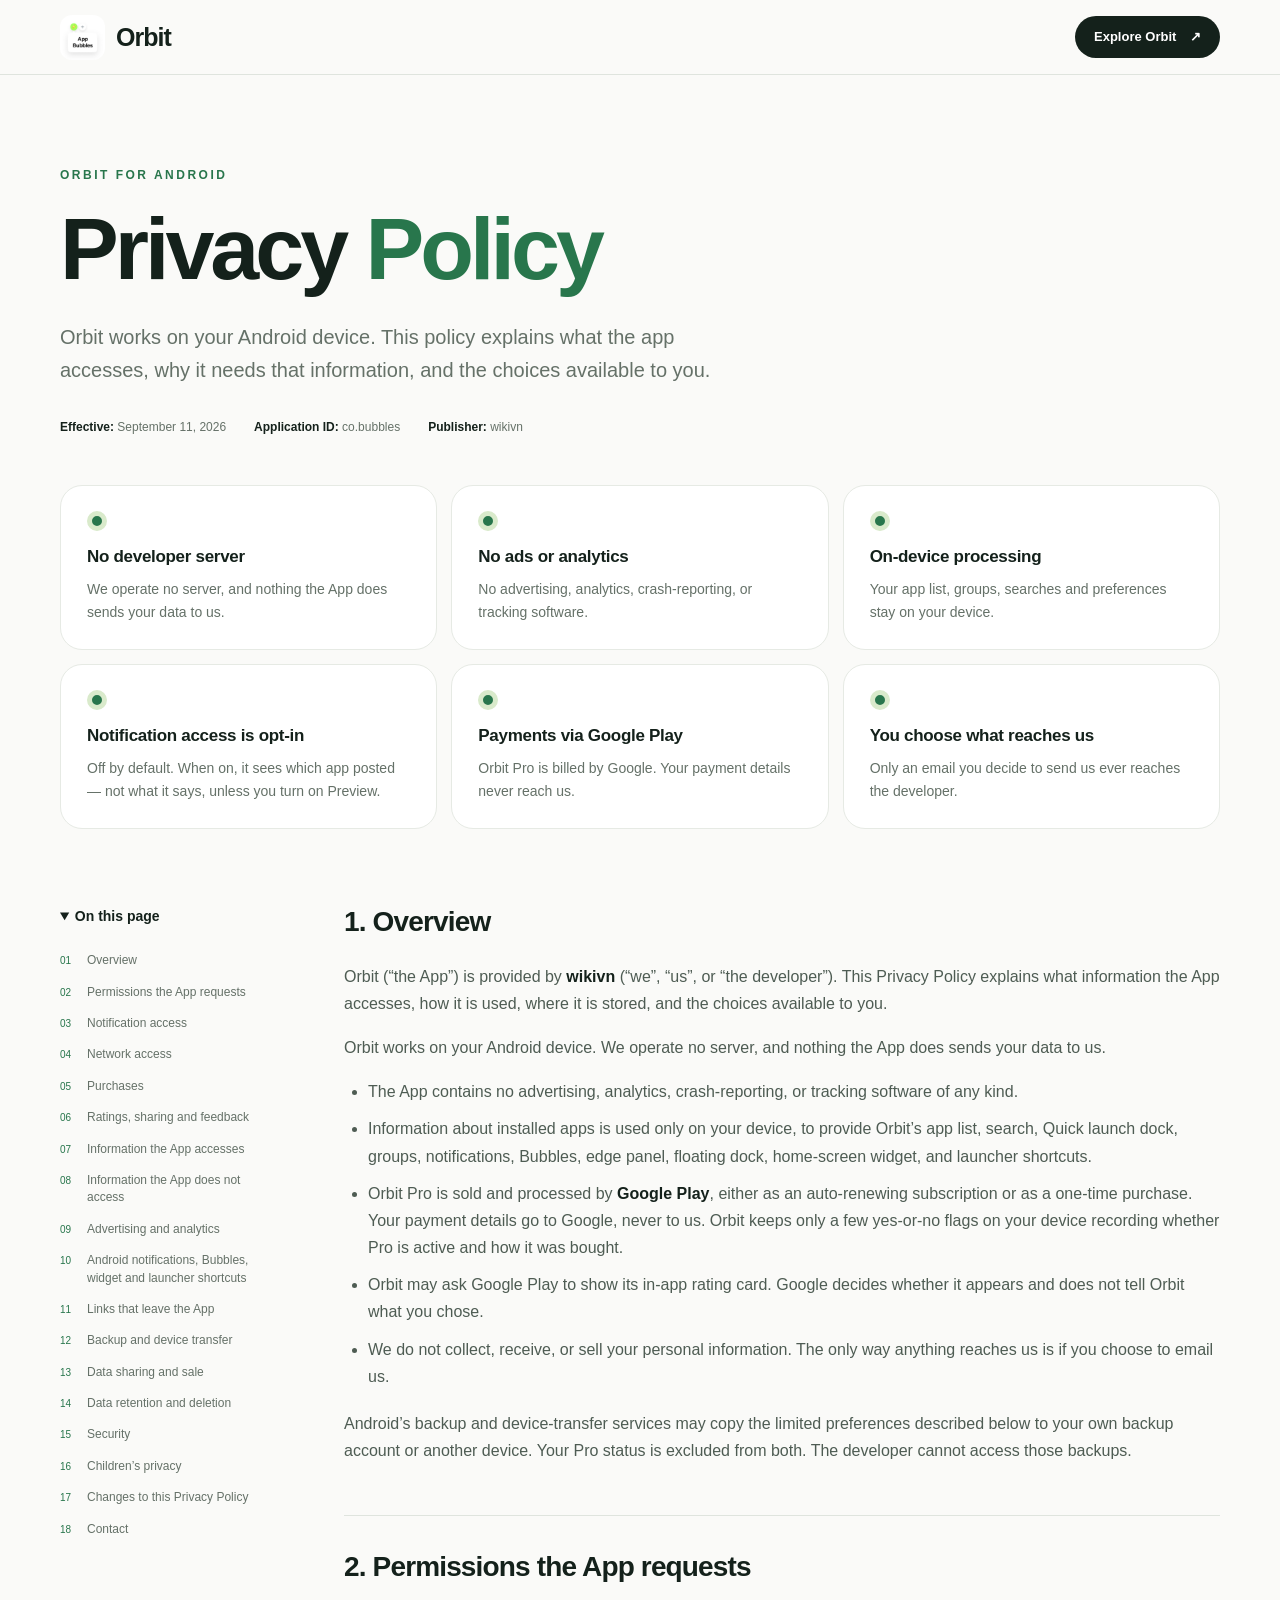
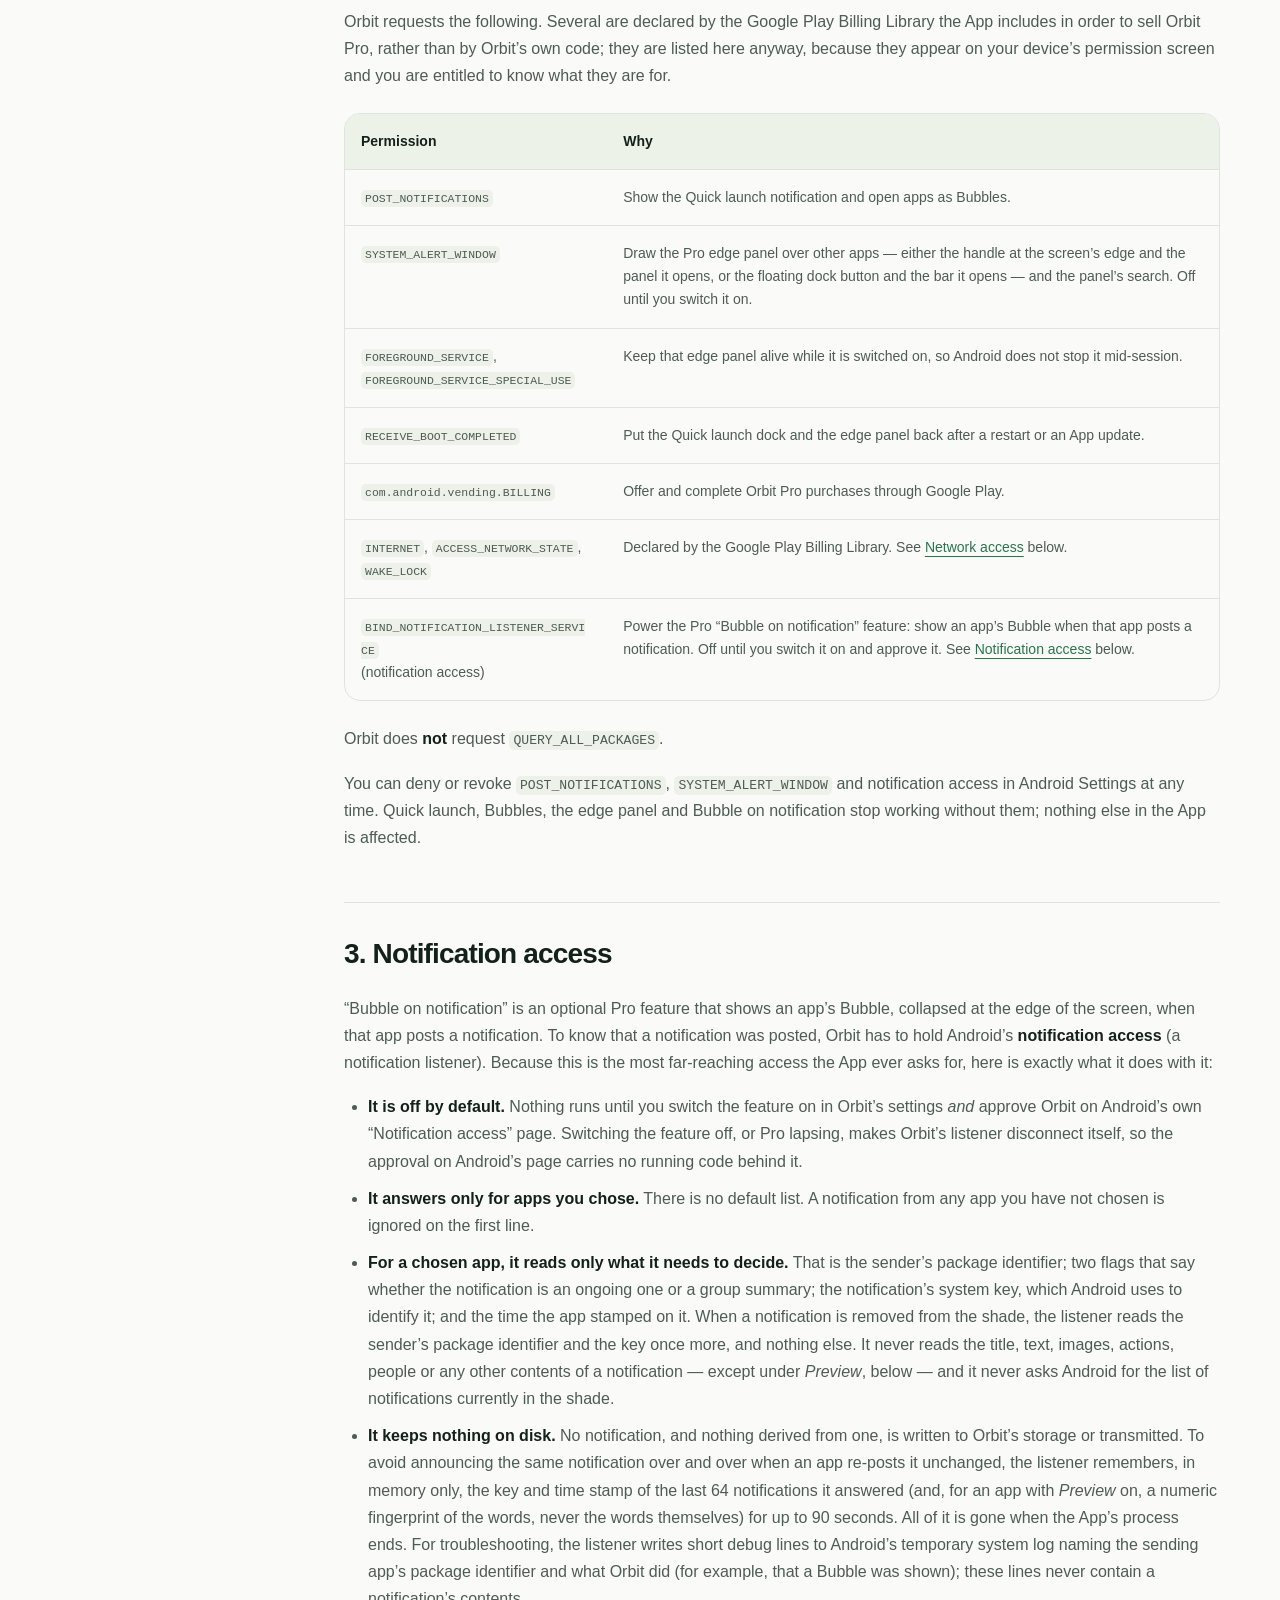
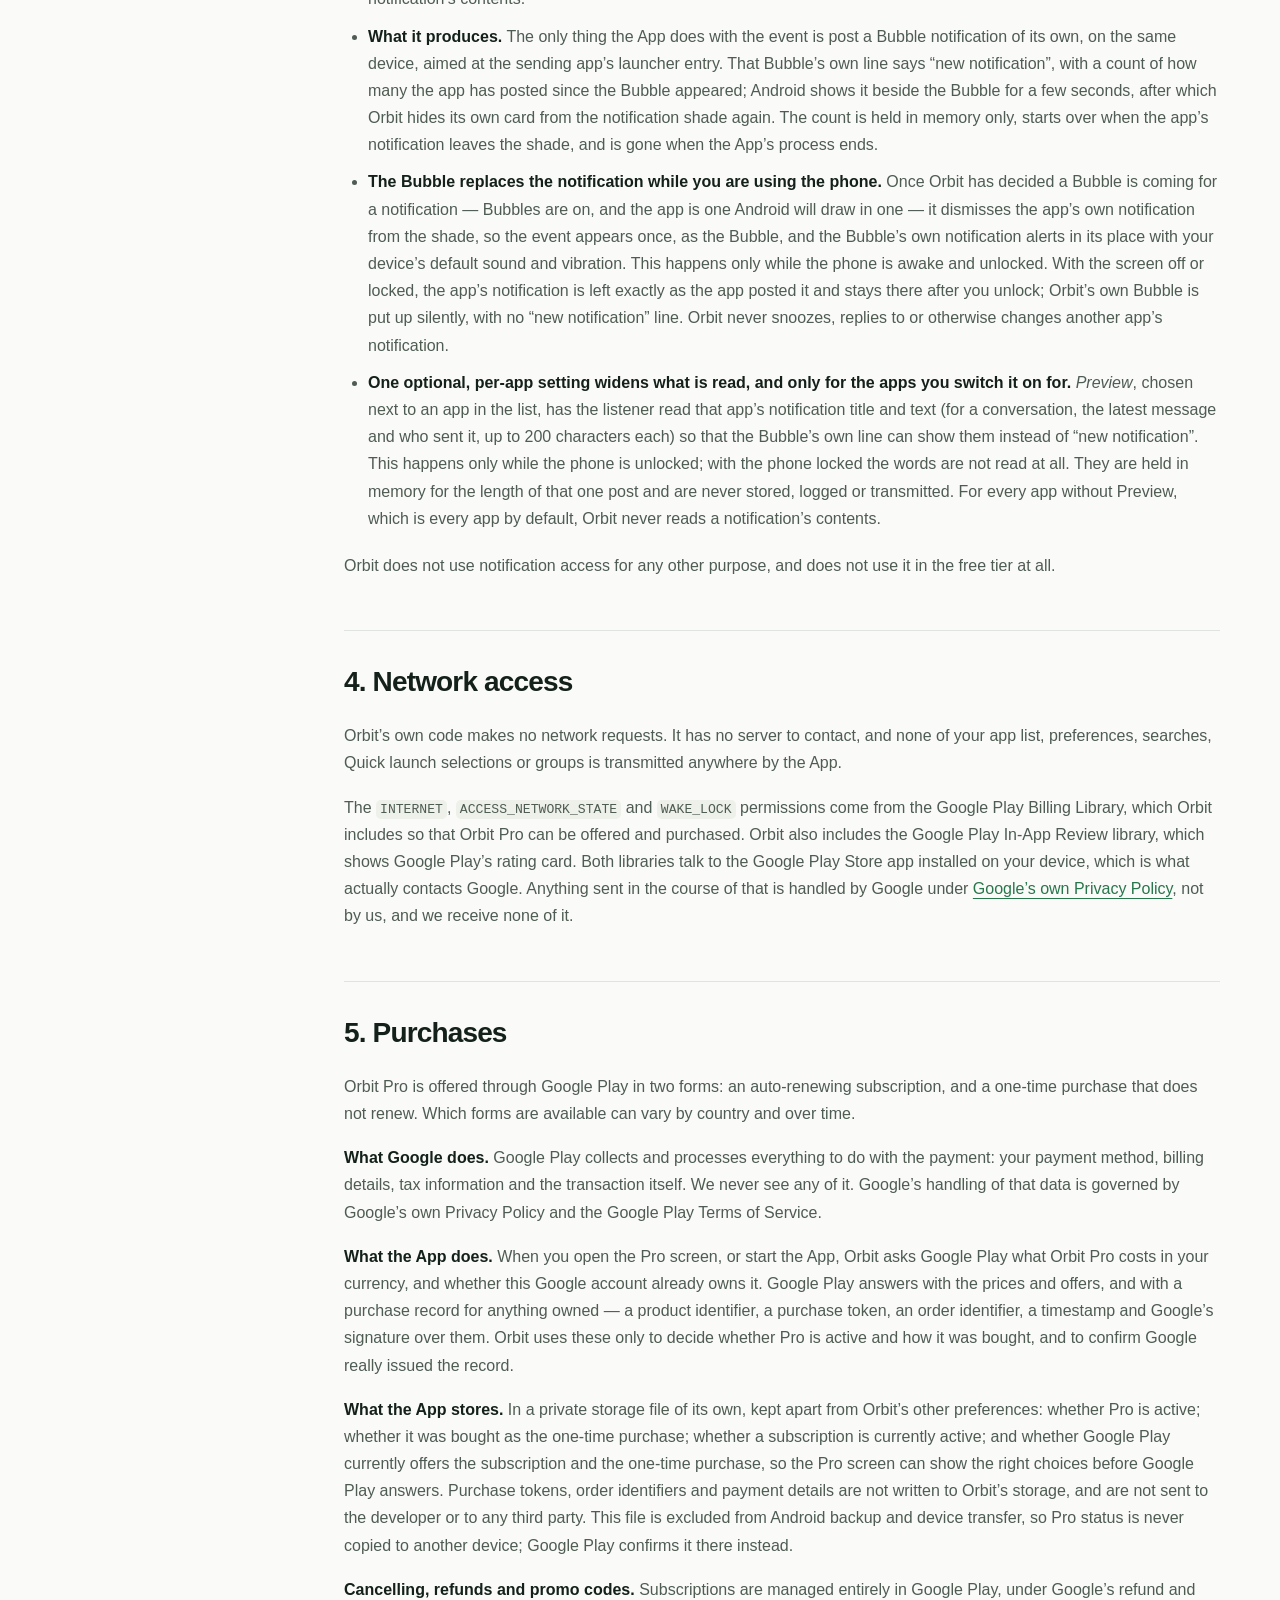
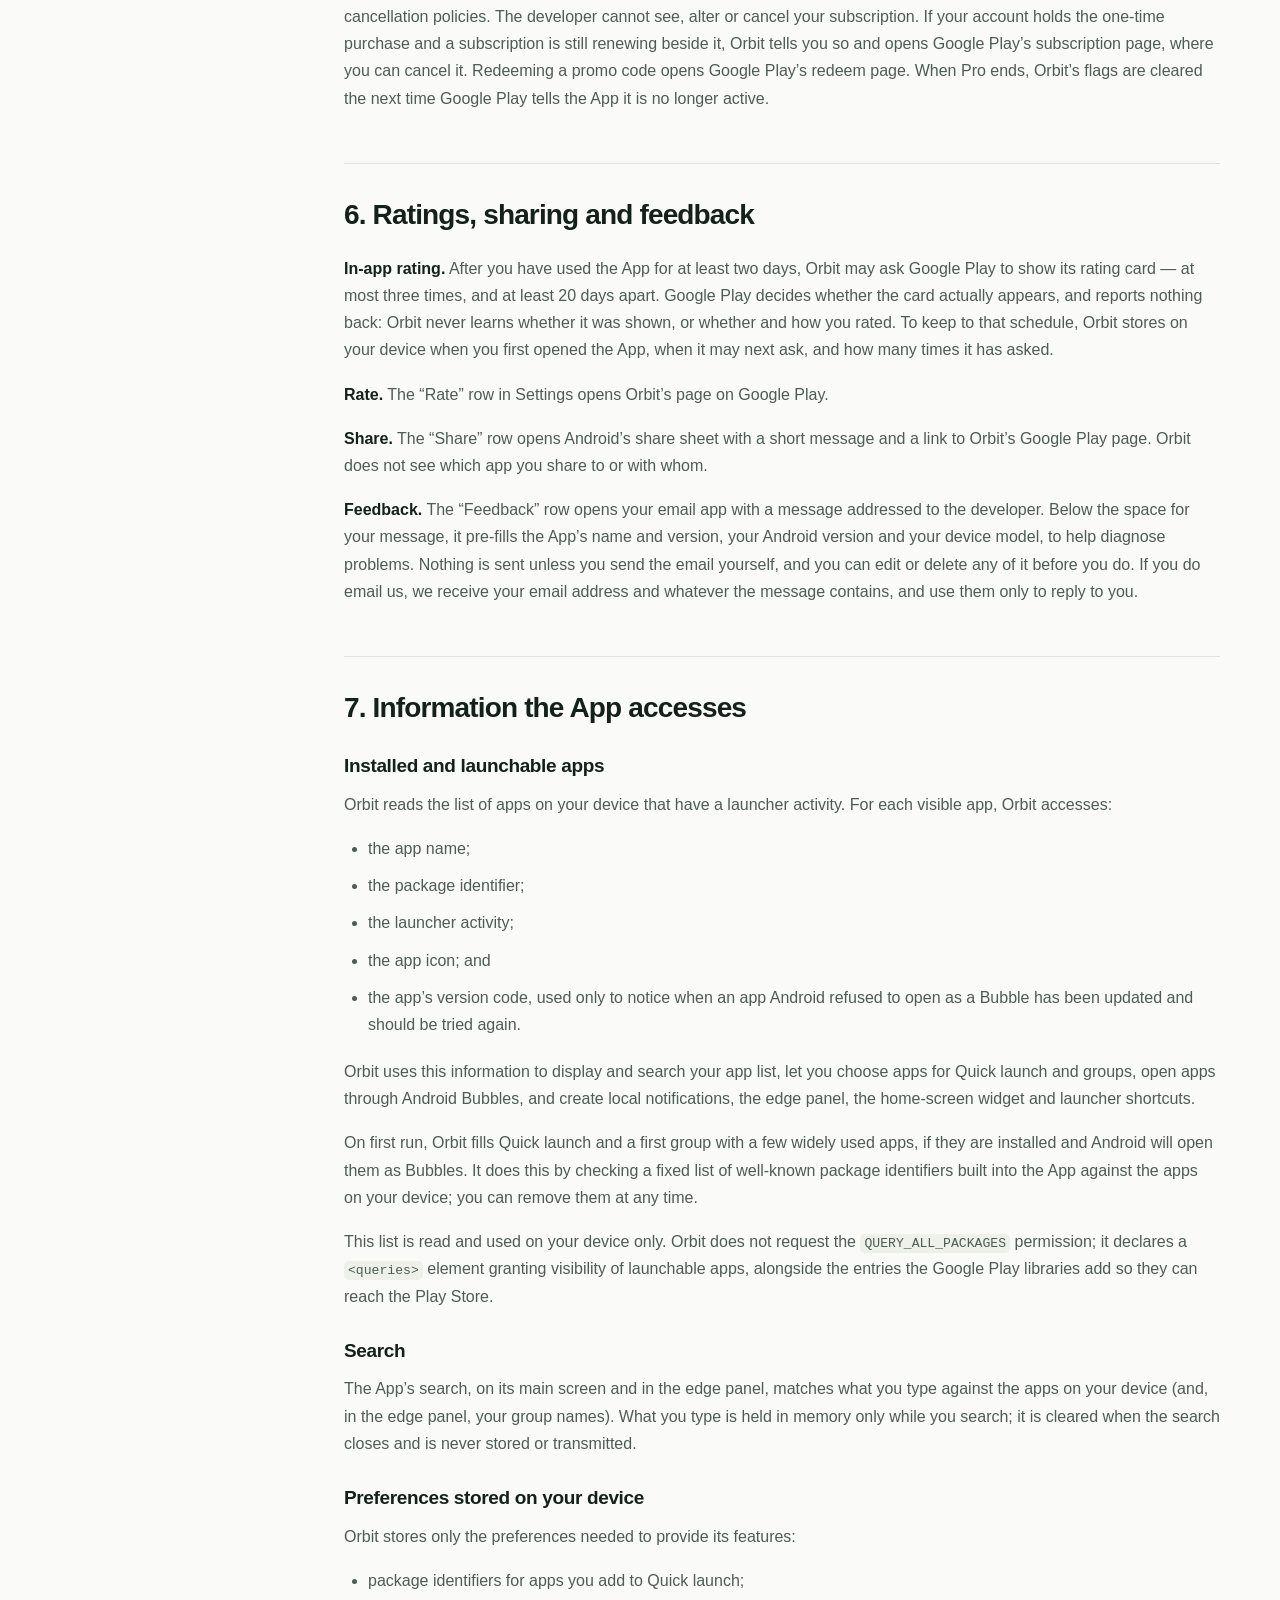
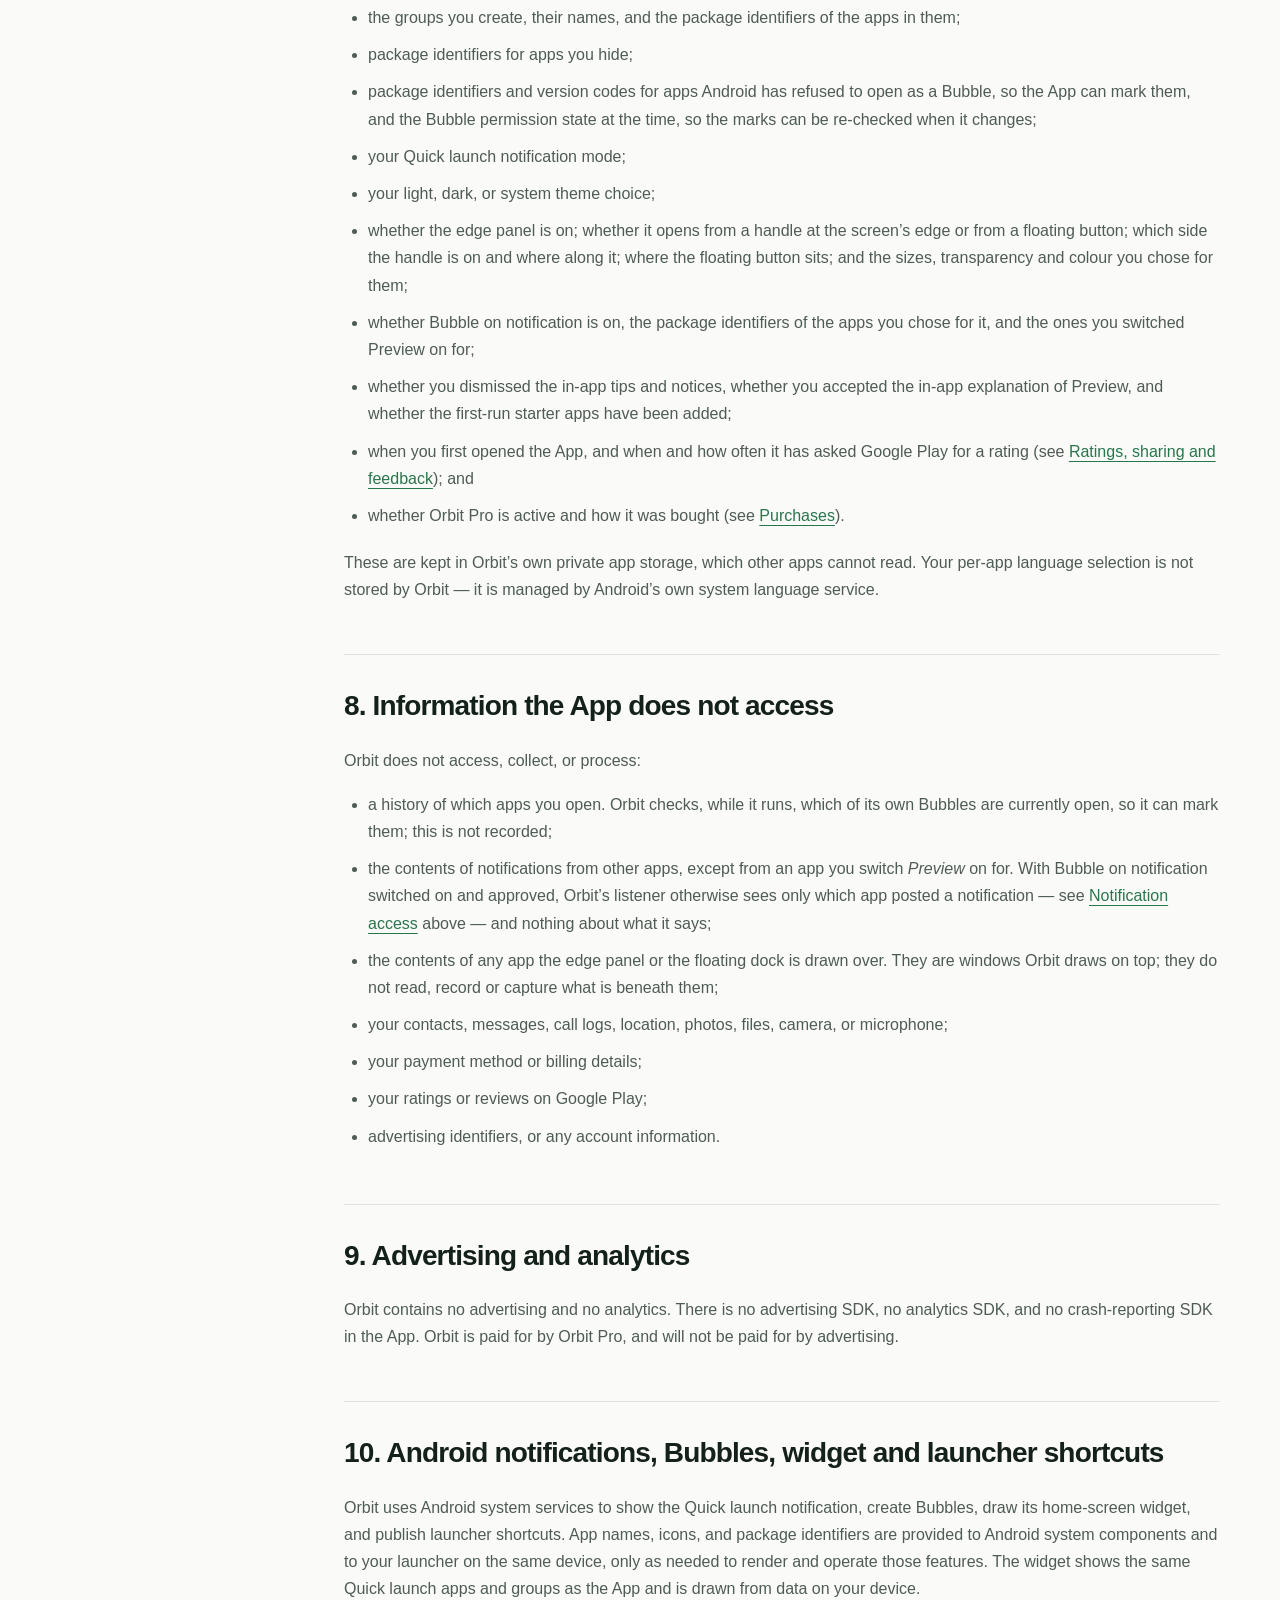
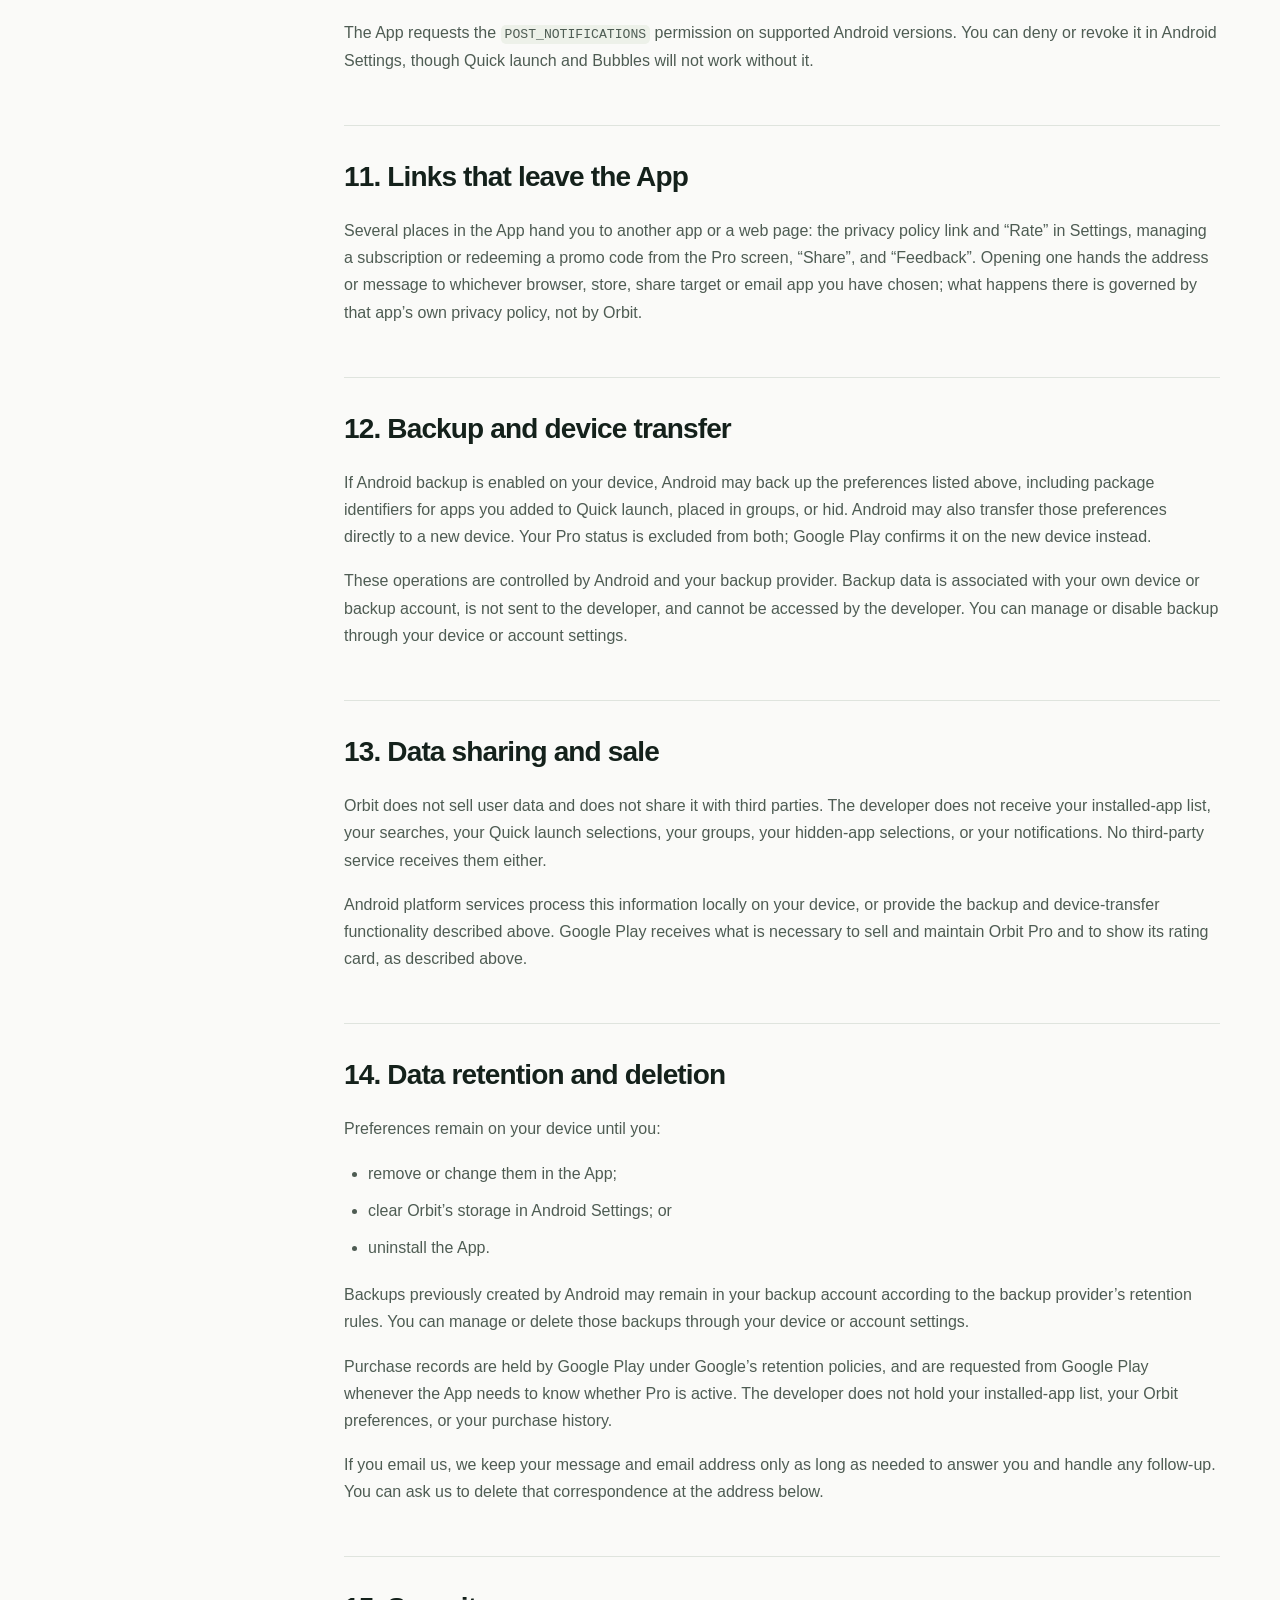
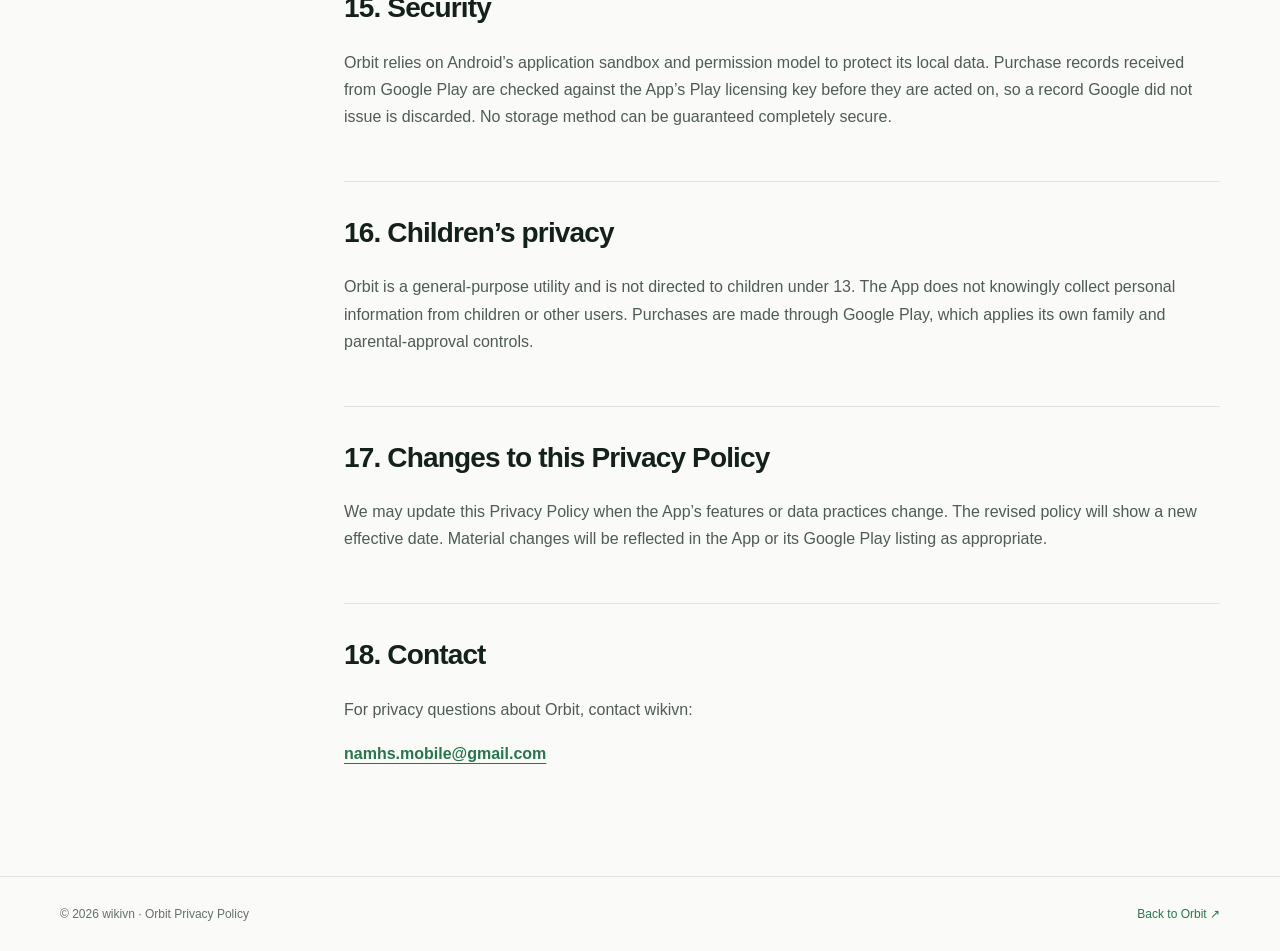
==== commit cbe45582: "update UI" ====
--- a/orbit-privacy/index.html
+++ b/orbit-privacy/index.html
@@ -6,283 +6,16 @@
   <meta name="description" content="Privacy Policy for Orbit, an Android quick app launcher by wikivn. Orbit runs on your device, has no server, and contains no ads or analytics. Notification access is optional and off by default.">
   <link rel="canonical" href="https://wikivn.github.io/orbit-privacy/">
   <title>Orbit Privacy Policy — wikivn</title>
-  <style>
-    :root {
-      --bg: #0a0f14;
-      --bg-soft: #0f1720;
-      --card: #121c26;
-      --border: #1e2c3a;
-      --text: #e6edf3;
-      --muted: #9babb9;
-      --accent: #3ddc84;
-      --accent-2: #00b0ff;
-      --radius: 16px;
-    }
-
-    * { margin: 0; padding: 0; box-sizing: border-box; }
-
-    html { scroll-behavior: smooth; }
-
-    body {
-      min-height: 100vh;
-      font-family: -apple-system, BlinkMacSystemFont, "Segoe UI", Roboto, "Helvetica Neue", Arial, sans-serif;
-      background: var(--bg);
-      color: var(--text);
-      line-height: 1.7;
-    }
-
-    ::selection { background: rgba(61, 220, 132, 0.3); }
-
-    a { color: var(--accent); }
-    a:hover { color: var(--accent-2); }
-
-    .glow {
-      position: fixed;
-      width: 560px;
-      height: 560px;
-      border-radius: 50%;
-      filter: blur(140px);
-      opacity: 0.12;
-      pointer-events: none;
-      z-index: 0;
-    }
-
-    .glow-1 { background: var(--accent); top: -220px; right: -160px; }
-    .glow-2 { background: var(--accent-2); bottom: -260px; left: -210px; }
-
-    .container {
-      width: min(100% - 48px, 820px);
-      margin: 0 auto;
-      position: relative;
-      z-index: 1;
-    }
-
-    nav {
-      position: sticky;
-      top: 0;
-      z-index: 10;
-      border-bottom: 1px solid var(--border);
-      background: rgba(10, 15, 20, 0.82);
-      backdrop-filter: blur(12px);
-      -webkit-backdrop-filter: blur(12px);
-    }
-
-    .nav-inner {
-      display: flex;
-      align-items: center;
-      justify-content: space-between;
-      min-height: 65px;
-    }
-
-    .logo {
-      color: var(--text);
-      font-size: 1.15rem;
-      font-weight: 800;
-      letter-spacing: -0.02em;
-      text-decoration: none;
-    }
-
-    .logo span { color: var(--accent); }
-
-    .back-link {
-      color: var(--muted);
-      font-size: 0.9rem;
-      font-weight: 600;
-      text-decoration: none;
-    }
-
-    .back-link:hover { color: var(--accent); }
-
-    header { padding: 80px 0 38px; }
-
-    .eyebrow {
-      margin-bottom: 12px;
-      color: var(--accent);
-      font-size: 0.8rem;
-      font-weight: 750;
-      letter-spacing: 0.12em;
-      text-transform: uppercase;
-    }
-
-    h1 {
-      margin-bottom: 16px;
-      font-size: clamp(2.25rem, 7vw, 4rem);
-      font-weight: 850;
-      letter-spacing: -0.04em;
-      line-height: 1.08;
-    }
-
-    .gradient {
-      background: linear-gradient(90deg, var(--accent), var(--accent-2));
-      background-clip: text;
-      -webkit-background-clip: text;
-      -webkit-text-fill-color: transparent;
-    }
-
-    .intro {
-      max-width: 680px;
-      color: var(--muted);
-      font-size: 1.08rem;
-    }
-
-    .meta {
-      display: flex;
-      gap: 10px 22px;
-      flex-wrap: wrap;
-      margin-top: 24px;
-      color: var(--muted);
-      font-size: 0.88rem;
-    }
-
-    .summary {
-      display: grid;
-      grid-template-columns: repeat(2, minmax(0, 1fr));
-      gap: 12px;
-      margin: 24px 0 42px;
-    }
-
-    .summary-item {
-      padding: 18px 20px;
-      border: 1px solid var(--border);
-      border-radius: 14px;
-      background: var(--card);
-    }
-
-    .summary-item strong {
-      display: block;
-      margin-bottom: 3px;
-      color: var(--text);
-      font-size: 0.95rem;
-    }
-
-    .summary-item span {
-      color: var(--muted);
-      font-size: 0.88rem;
-    }
-
-    main { padding-bottom: 72px; }
-
-    article {
-      overflow: hidden;
-      border: 1px solid var(--border);
-      border-radius: var(--radius);
-      background: rgba(18, 28, 38, 0.72);
-    }
-
-    section { padding: 30px 34px; scroll-margin-top: 80px; }
-    section + section { border-top: 1px solid var(--border); }
-
-    h2 {
-      margin-bottom: 12px;
-      font-size: 1.28rem;
-      letter-spacing: -0.015em;
-    }
-
-    h3 {
-      margin: 22px 0 8px;
-      font-size: 1rem;
-    }
-
-    p,
-    ul { color: var(--muted); }
-
-    p + p,
-    p + ul,
-    ul + p { margin-top: 12px; }
-
-    ul { padding-left: 22px; }
-    li + li { margin-top: 5px; }
-
-    li strong,
-    p strong { color: var(--text); }
-
-    code {
-      padding: 2px 6px;
-      border: 1px solid var(--border);
-      border-radius: 6px;
-      background: var(--bg-soft);
-      color: var(--text);
-      font-size: 0.88em;
-    }
-
-    .table-scroll {
-      overflow-x: auto;
-      margin-top: 14px;
-      border: 1px solid var(--border);
-      border-radius: 12px;
-    }
-
-    .table-scroll + p { margin-top: 14px; }
-
-    table {
-      width: 100%;
-      border-collapse: collapse;
-      font-size: 0.9rem;
-    }
-
-    th,
-    td {
-      padding: 12px 16px;
-      color: var(--muted);
-      text-align: left;
-      vertical-align: top;
-    }
-
-    th {
-      background: var(--bg-soft);
-      color: var(--text);
-      font-weight: 700;
-      white-space: nowrap;
-    }
-
-    tbody tr + tr td { border-top: 1px solid var(--border); }
-
-    td:first-child { min-width: 190px; }
-
-    td code { display: inline-block; margin: 1px 0; }
-
-    .contact {
-      display: inline-flex;
-      margin-top: 14px;
-      padding: 11px 18px;
-      border-radius: 10px;
-      background: linear-gradient(135deg, var(--accent), #2bb673);
-      color: #06281a;
-      font-weight: 750;
-      text-decoration: none;
-    }
-
-    .contact:hover { color: #06281a; }
-
-    footer {
-      border-top: 1px solid var(--border);
-      padding: 26px 0;
-      color: var(--muted);
-      text-align: center;
-      font-size: 0.84rem;
-    }
-
-    @media (max-width: 640px) {
-      .container { width: min(100% - 32px, 820px); }
-      header { padding-top: 56px; }
-      .summary { grid-template-columns: 1fr; }
-      section { padding: 25px 22px; }
-      th, td { padding: 10px 12px; }
-    }
-
-    @media (prefers-reduced-motion: reduce) {
-      html { scroll-behavior: auto; }
-    }
-  </style>
+  <link rel="icon" href="assets/logo.png">
+  <meta name="theme-color" content="#fafaf8">
+  <link rel="stylesheet" href="style.css">
 </head>
 <body>
-  <div class="glow glow-1"></div>
-  <div class="glow glow-2"></div>
-
-  <nav aria-label="Primary navigation">
+  <a class="skip-link" href="#policy">Skip to policy</a>
+  <nav class="site-nav" aria-label="Primary navigation">
     <div class="container nav-inner">
-      <a class="logo" href="../">wiki<span>vn</span></a>
-      <a class="back-link" href="../">Back to home</a>
+      <a class="logo" href="https://orbitbubbles.vercel.app/"><img src="assets/logo.png" alt="" width="45" height="45">Orbit</a>
+      <a class="back-link" href="https://orbitbubbles.vercel.app/">Explore Orbit <span aria-hidden="true">↗</span></a>
     </div>
   </nav>
 
@@ -300,7 +33,7 @@
     </div>
   </header>
 
-  <main class="container">
+  <main class="container" id="policy">
     <div class="summary" aria-label="Privacy summary">
       <div class="summary-item">
         <strong>No developer server</strong>
@@ -328,6 +61,30 @@
       </div>
     </div>
 
+    <div class="policy-layout">
+      <aside class="contents">
+        <details open>
+          <summary>On this page</summary>
+          <nav aria-label="Policy contents"><a href="#overview"><span>01</span>Overview</a>
+<a href="#permissions"><span>02</span>Permissions the App requests</a>
+<a href="#notification-access"><span>03</span>Notification access</a>
+<a href="#network"><span>04</span>Network access</a>
+<a href="#purchases"><span>05</span>Purchases</a>
+<a href="#ratings-feedback"><span>06</span>Ratings, sharing and feedback</a>
+<a href="#information-accessed"><span>07</span>Information the App accesses</a>
+<a href="#information-not-accessed"><span>08</span>Information the App does not access</a>
+<a href="#advertising"><span>09</span>Advertising and analytics</a>
+<a href="#system-surfaces"><span>10</span>Android notifications, Bubbles, widget and launcher shortcuts</a>
+<a href="#links"><span>11</span>Links that leave the App</a>
+<a href="#backup"><span>12</span>Backup and device transfer</a>
+<a href="#sharing"><span>13</span>Data sharing and sale</a>
+<a href="#retention"><span>14</span>Data retention and deletion</a>
+<a href="#security"><span>15</span>Security</a>
+<a href="#children"><span>16</span>Children’s privacy</a>
+<a href="#changes"><span>17</span>Changes to this Privacy Policy</a>
+<a href="#contact"><span>18</span>Contact</a></nav>
+        </details>
+      </aside>
     <article>
       <section id="overview">
         <h2>1. Overview</h2>
@@ -877,10 +634,11 @@
         <a class="contact" href="mailto:namhs.mobile@gmail.com">namhs.mobile@gmail.com</a>
       </section>
     </article>
+    </div>
   </main>
 
   <footer>
-    <div class="container">© 2026 wikivn · Orbit Privacy Policy</div>
+    <div class="container"><span>© 2026 wikivn · Orbit Privacy Policy</span><a href="https://orbitbubbles.vercel.app/">Back to Orbit <span aria-hidden="true">↗</span></a></div>
   </footer>
 </body>
 </html>
--- a/orbit-privacy/style.css
+++ b/orbit-privacy/style.css
@@ -0,0 +1,7 @@
+:root{--ink:#14211b;--sub:#657168;--green:#28764c;--paper:#fafaf8;--line:#dfe4de}
+*{box-sizing:border-box}html{scroll-behavior:smooth;scroll-padding-top:100px}body{margin:0;background:var(--paper);color:var(--ink);font-family:-apple-system,BlinkMacSystemFont,"Helvetica Neue",Arial,sans-serif;-webkit-font-smoothing:antialiased;line-height:1.7}a{color:var(--green);text-underline-offset:4px}a:hover{text-decoration-thickness:2px}a:focus-visible,summary:focus-visible{outline:3px solid var(--green);outline-offset:5px;border-radius:4px}::selection{background:#d7edbc}.container{width:min(100% - 64px,1160px);margin-inline:auto}.skip-link{position:fixed;top:-100px;left:24px;z-index:30;background:white;padding:12px 20px}.skip-link:focus{top:12px}.site-nav{position:sticky;top:0;z-index:20;background:#fafaf8ed;backdrop-filter:blur(18px);-webkit-backdrop-filter:blur(18px);border-bottom:1px solid var(--line)}.nav-inner{height:74px;display:flex;align-items:center;justify-content:space-between}.logo{display:flex;align-items:center;gap:11px;text-decoration:none;color:var(--ink);font-size:25px;font-weight:700;letter-spacing:-1px}.logo img{border-radius:12px}.back-link{border-radius:999px;background:var(--ink);color:white;font-size:13px;font-weight:600;padding:10px 19px;text-decoration:none}.back-link span{margin-left:10px}header{padding-block:90px 48px}.eyebrow{text-transform:uppercase;letter-spacing:2.5px;font-size:12px;font-weight:650;color:var(--green);margin-bottom:18px}h1{font-size:clamp(48px,7vw,88px);line-height:1.05;font-weight:650;letter-spacing:-4px;margin:0 0 25px}.gradient{color:var(--green)}.intro{max-width:690px;color:var(--sub);font-size:20px;line-height:1.65;margin:0}.meta{display:flex;flex-wrap:wrap;gap:10px 28px;color:var(--sub);font-size:12px;margin-top:30px}.meta strong{color:var(--ink);font-weight:550}.summary{display:grid;grid-template-columns:repeat(3,minmax(0,1fr));gap:14px;margin-bottom:76px}.summary-item{background:#fff;border:1px solid #e6eae4;border-radius:22px;padding:25px 26px}.summary-item:before{content:"";display:block;width:10px;height:10px;border:5px solid #d9eacb;background:var(--green);border-radius:50%;margin-bottom:15px}.summary-item strong{display:block;font-size:17px;font-weight:600;letter-spacing:-.3px;line-height:1.35;margin-bottom:9px}.summary-item span{display:block;font-size:14px;color:var(--sub);line-height:1.65}.policy-layout{display:grid;grid-template-columns:220px minmax(0,1fr);gap:64px;padding-bottom:75px}.contents{align-self:start;position:sticky;top:100px}.contents summary{font-weight:650;font-size:14px;cursor:pointer;margin-bottom:14px}.contents nav{display:flex;flex-direction:column;gap:4px;max-height:calc(100vh - 175px);overflow-y:auto;padding:4px 8px 8px 0}.contents a{display:flex;gap:10px;text-decoration:none;color:var(--sub);font-size:12px;line-height:1.45;padding:5px 0}.contents a:hover{color:var(--green)}.contents a span{font-variant-numeric:tabular-nums;color:var(--green);font-size:10px;padding-top:2px;flex:0 0 17px}article{min-width:0}article section{padding:34px 0;border-top:1px solid var(--line);scroll-margin-top:100px}article section:first-child{padding-top:0;border:0}h2{font-size:28px;line-height:1.22;letter-spacing:-.85px;font-weight:620;margin:0 0 23px}h3{font-size:19px;line-height:1.35;letter-spacing:-.35px;margin:28px 0 12px}p{margin:0 0 17px}article p,article li{font-size:16px;color:#4e5c53}article strong{color:var(--ink);font-weight:600}ul,ol{padding-left:24px;margin:16px 0 20px}li{margin-bottom:10px}code{font-family:ui-monospace,SFMono-Regular,Consolas,monospace;font-size:.82em;background:#edf1e9;border-radius:5px;padding:2px 4px;overflow-wrap:anywhere}.table-scroll{width:100%;overflow-x:auto;margin:24px 0;border:1px solid var(--line);border-radius:16px}table{border-collapse:collapse;width:100%;font-size:14px;line-height:1.65}th{text-align:left;background:#edf2e8;font-weight:600;color:var(--ink)}td,th{padding:16px;vertical-align:top;border-bottom:1px solid var(--line);overflow-wrap:anywhere}td{color:#4e5c53}tr:last-child td{border-bottom:0}td:first-child{width:30%}.contact{display:inline-block;font-weight:550;overflow-wrap:anywhere}footer{border-top:1px solid var(--line);padding:27px 0;color:var(--sub);font-size:12px}footer .container{display:flex;justify-content:space-between;gap:20px}footer a{text-decoration:none}
+@media(max-width:950px){.policy-layout{grid-template-columns:180px minmax(0,1fr);gap:35px}.summary-item{padding:22px}h2{font-size:25px}}
+@media(max-width:700px){.container{width:calc(100% - 40px)}header{padding-block:54px 32px}h1{letter-spacing:-2.5px}.intro{font-size:18px}.meta{flex-direction:column;gap:5px;margin-top:24px}.summary{grid-template-columns:repeat(2,minmax(0,1fr));gap:10px;margin-bottom:40px}.summary-item{padding:19px 16px;border-radius:18px}.summary-item strong{font-size:15px}.summary-item span{font-size:13px}.policy-layout{display:block;padding-bottom:40px}.contents{position:static;border-block:1px solid var(--line);padding:20px 0;margin-bottom:36px}.contents summary{margin-bottom:0}.contents nav{max-height:250px;margin-top:12px;display:grid;grid-template-columns:repeat(2,minmax(0,1fr));gap:3px 16px}.contents a{font-size:12px}article section{padding-block:28px}h2{font-size:26px}article p,article li{font-size:15px}.back-link{padding:9px 14px}td,th{padding:12px 10px;font-size:12px}footer .container{flex-direction:column;gap:5px}}
+@media(max-width:380px){.summary{grid-template-columns:1fr}.summary-item:before{float:left;margin:3px 12px 0 0}.contents nav{grid-template-columns:1fr}}
+@media(prefers-reduced-motion:reduce){html{scroll-behavior:auto}}
+@media print{.site-nav,.skip-link,.contents,.back-link,footer{display:none}body{background:#fff;color:#000}.container{width:100%}header{padding:0 0 24px}h1{font-size:42px}.summary{margin-bottom:30px}.policy-layout{display:block}article section{break-inside:auto}h2,h3{break-after:avoid}.table-scroll{overflow:visible}a{color:inherit}}
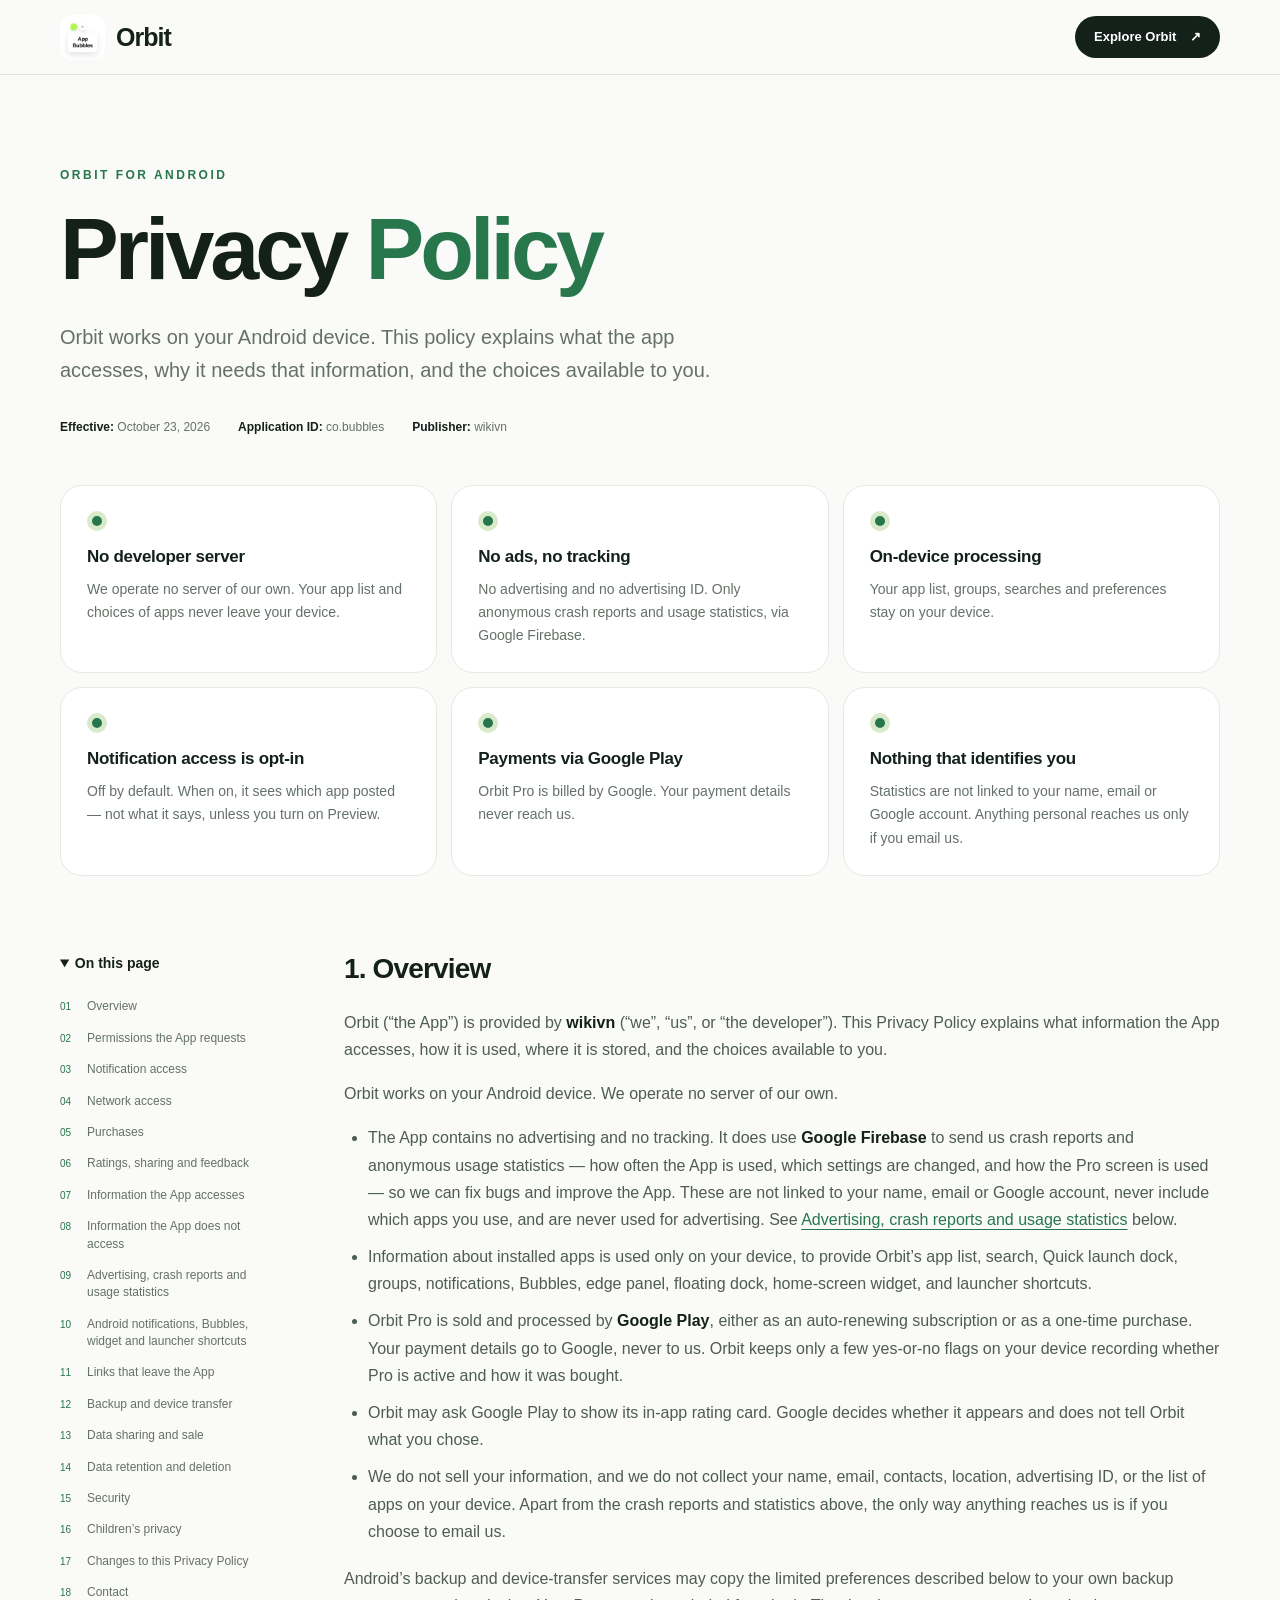
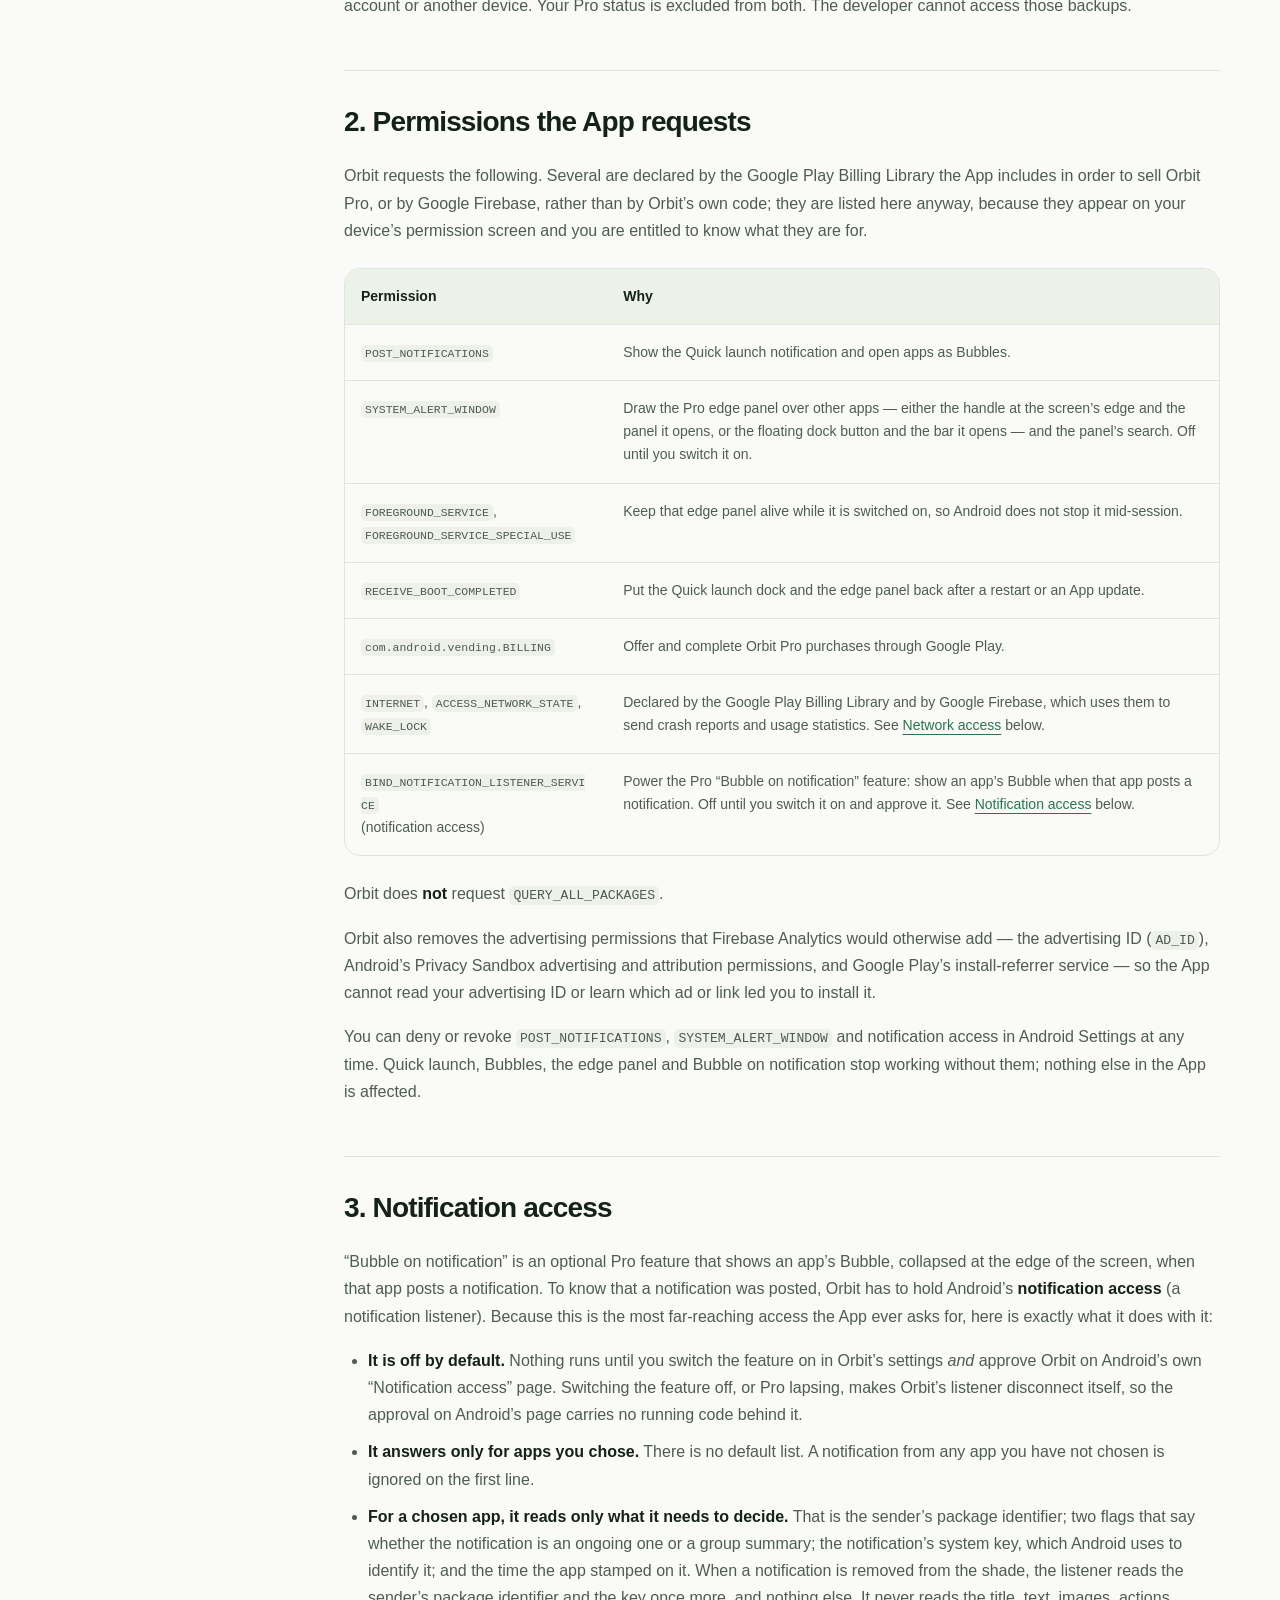
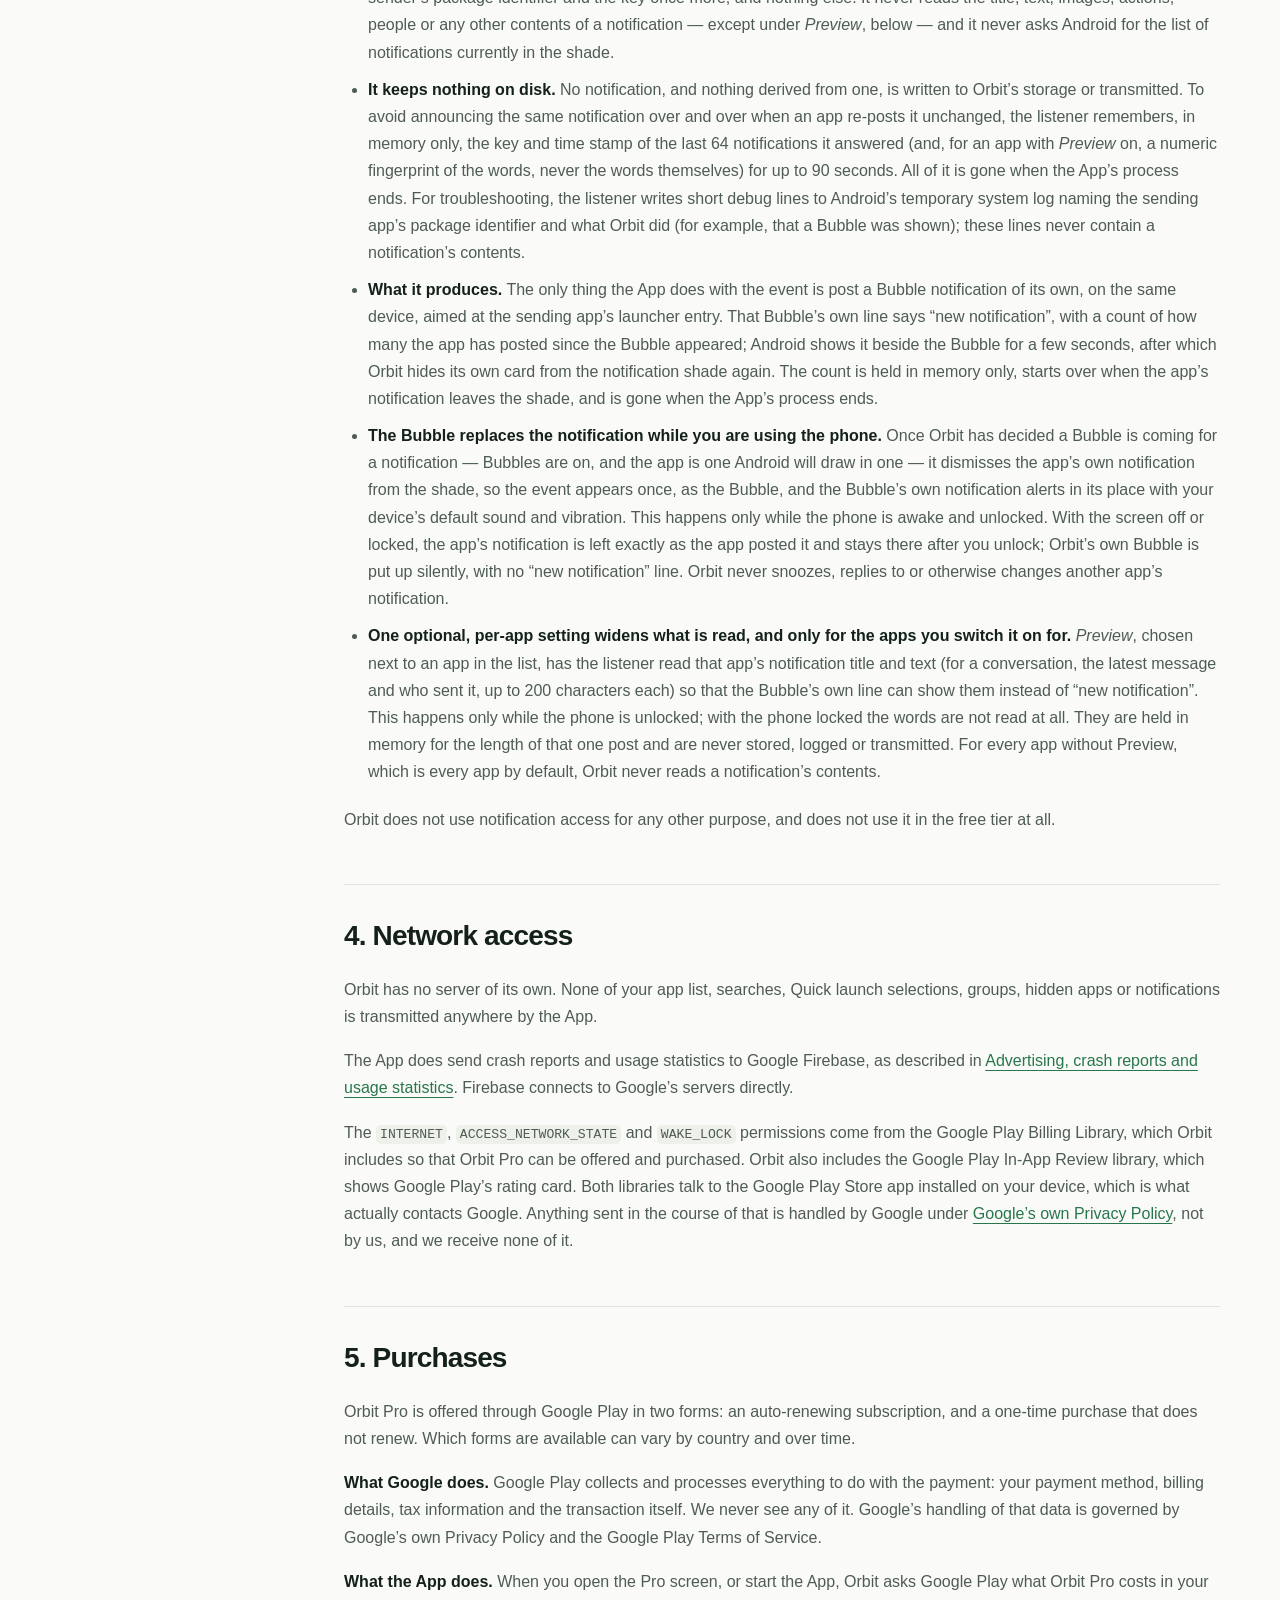
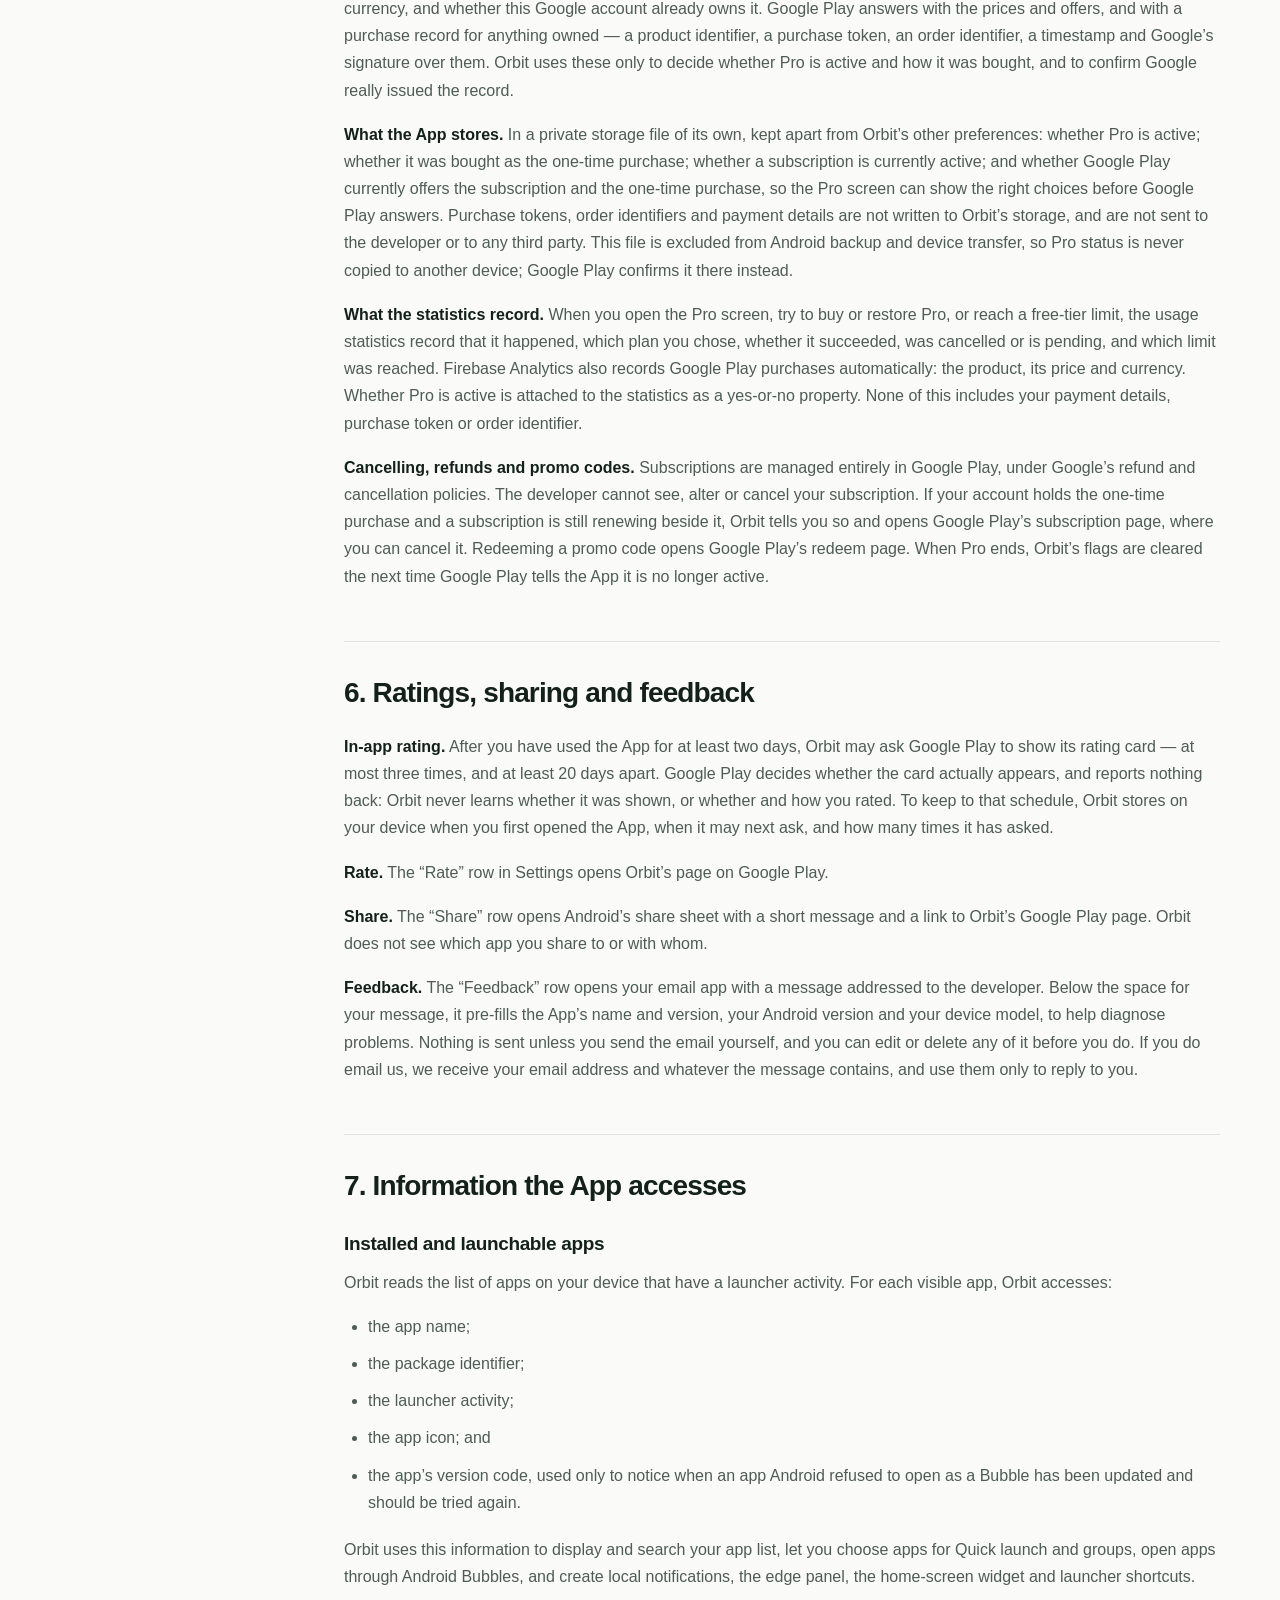
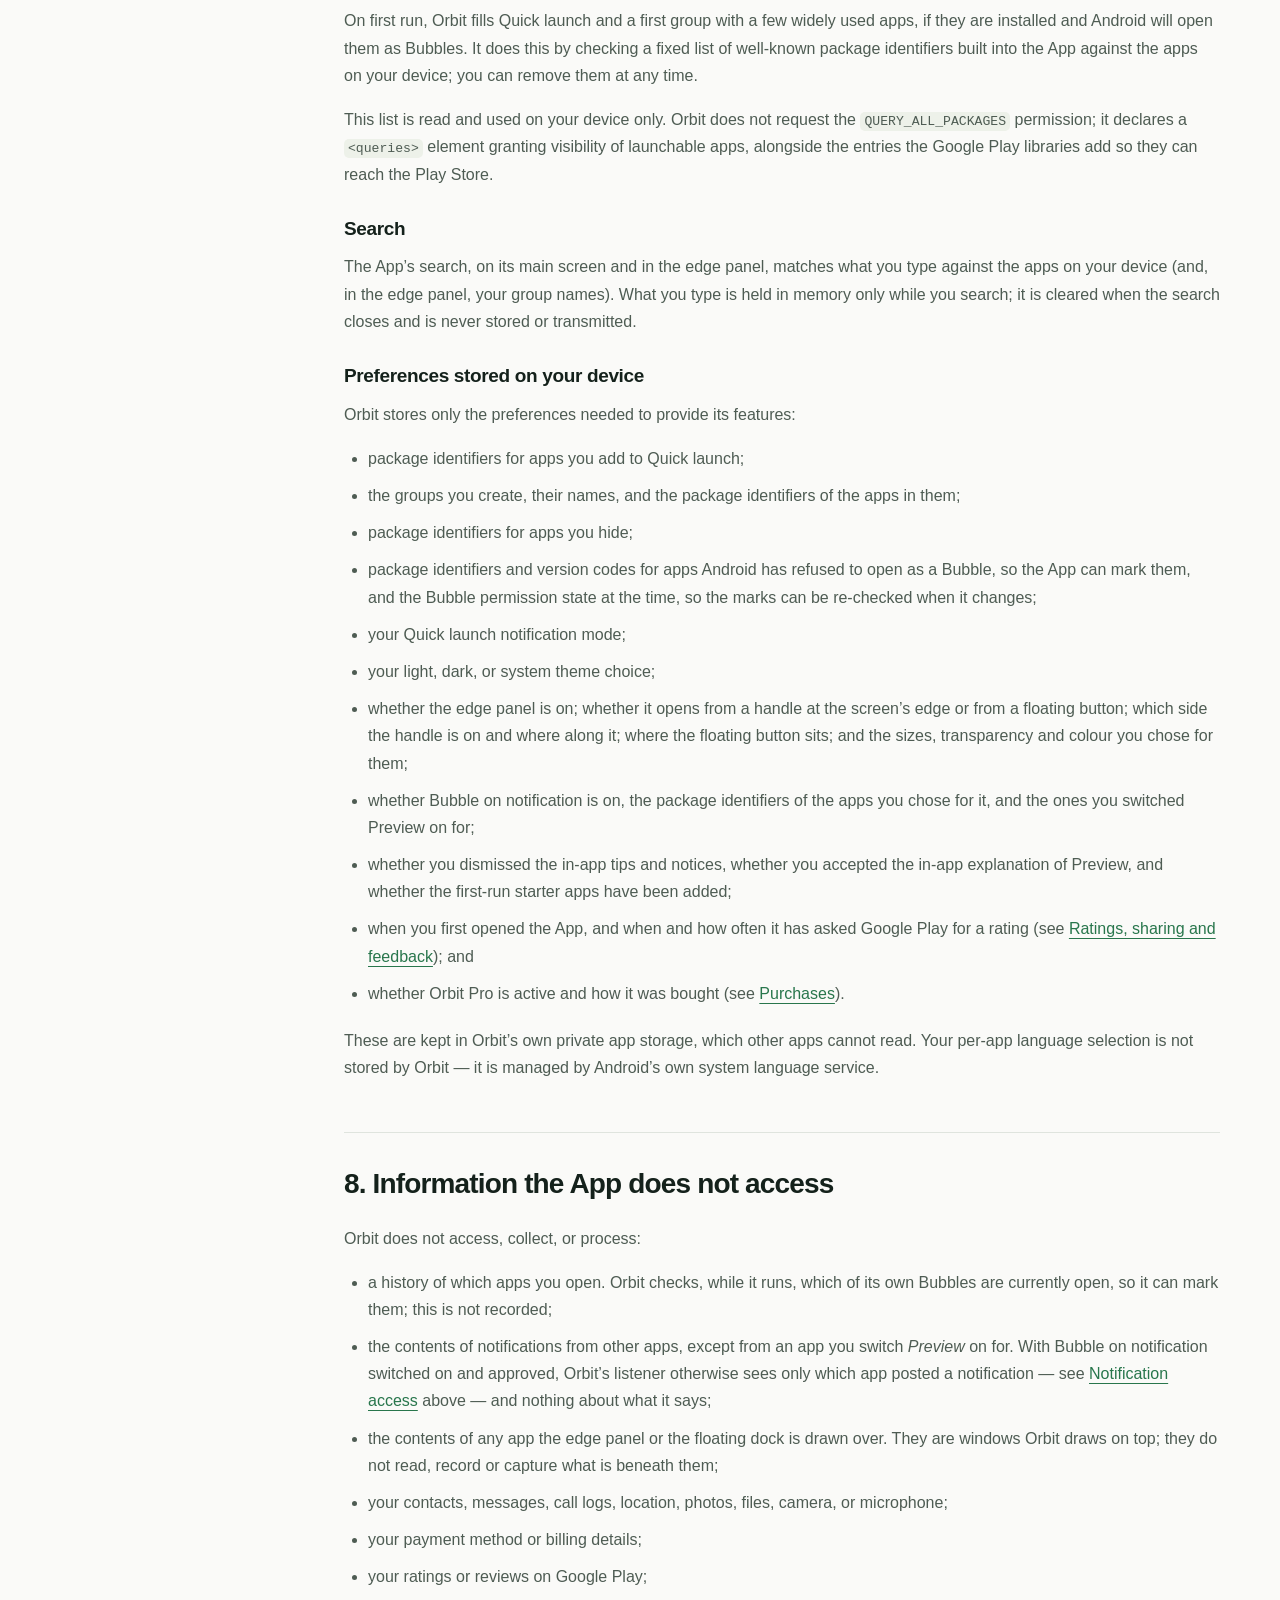
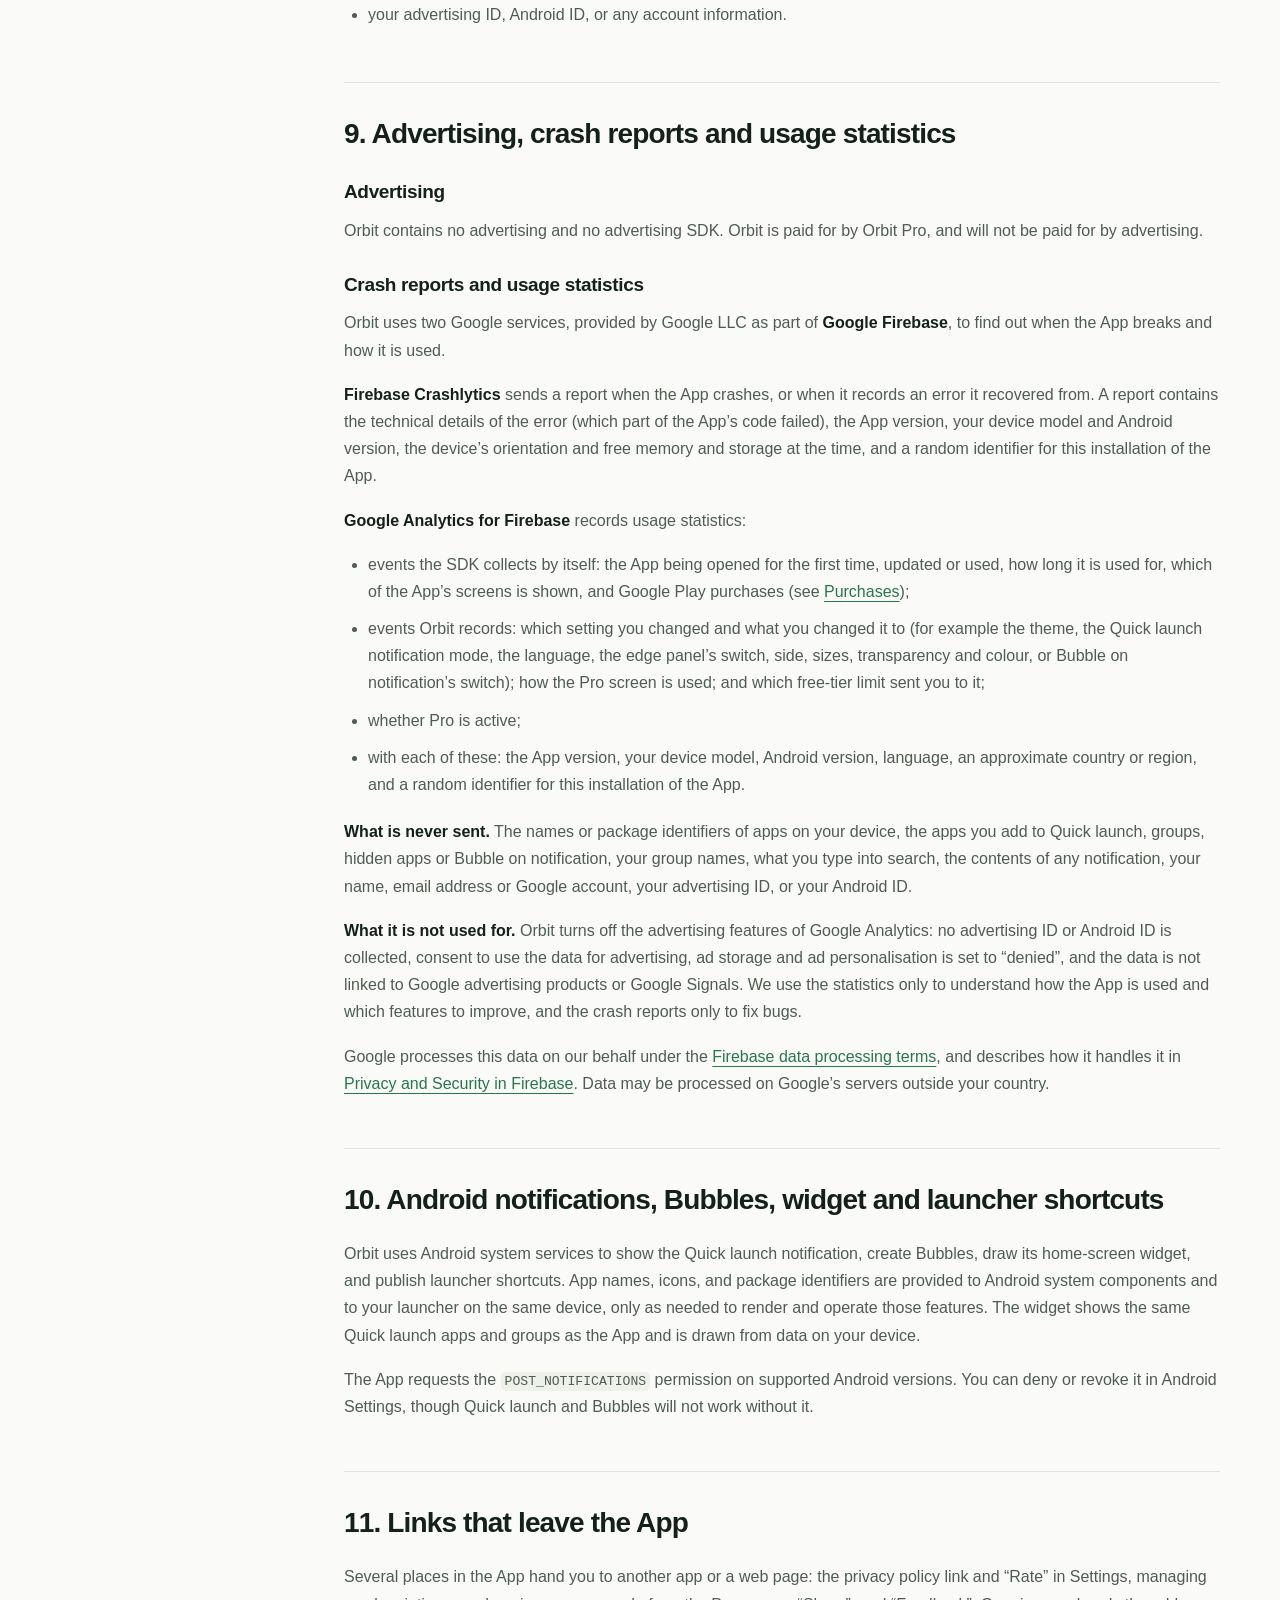
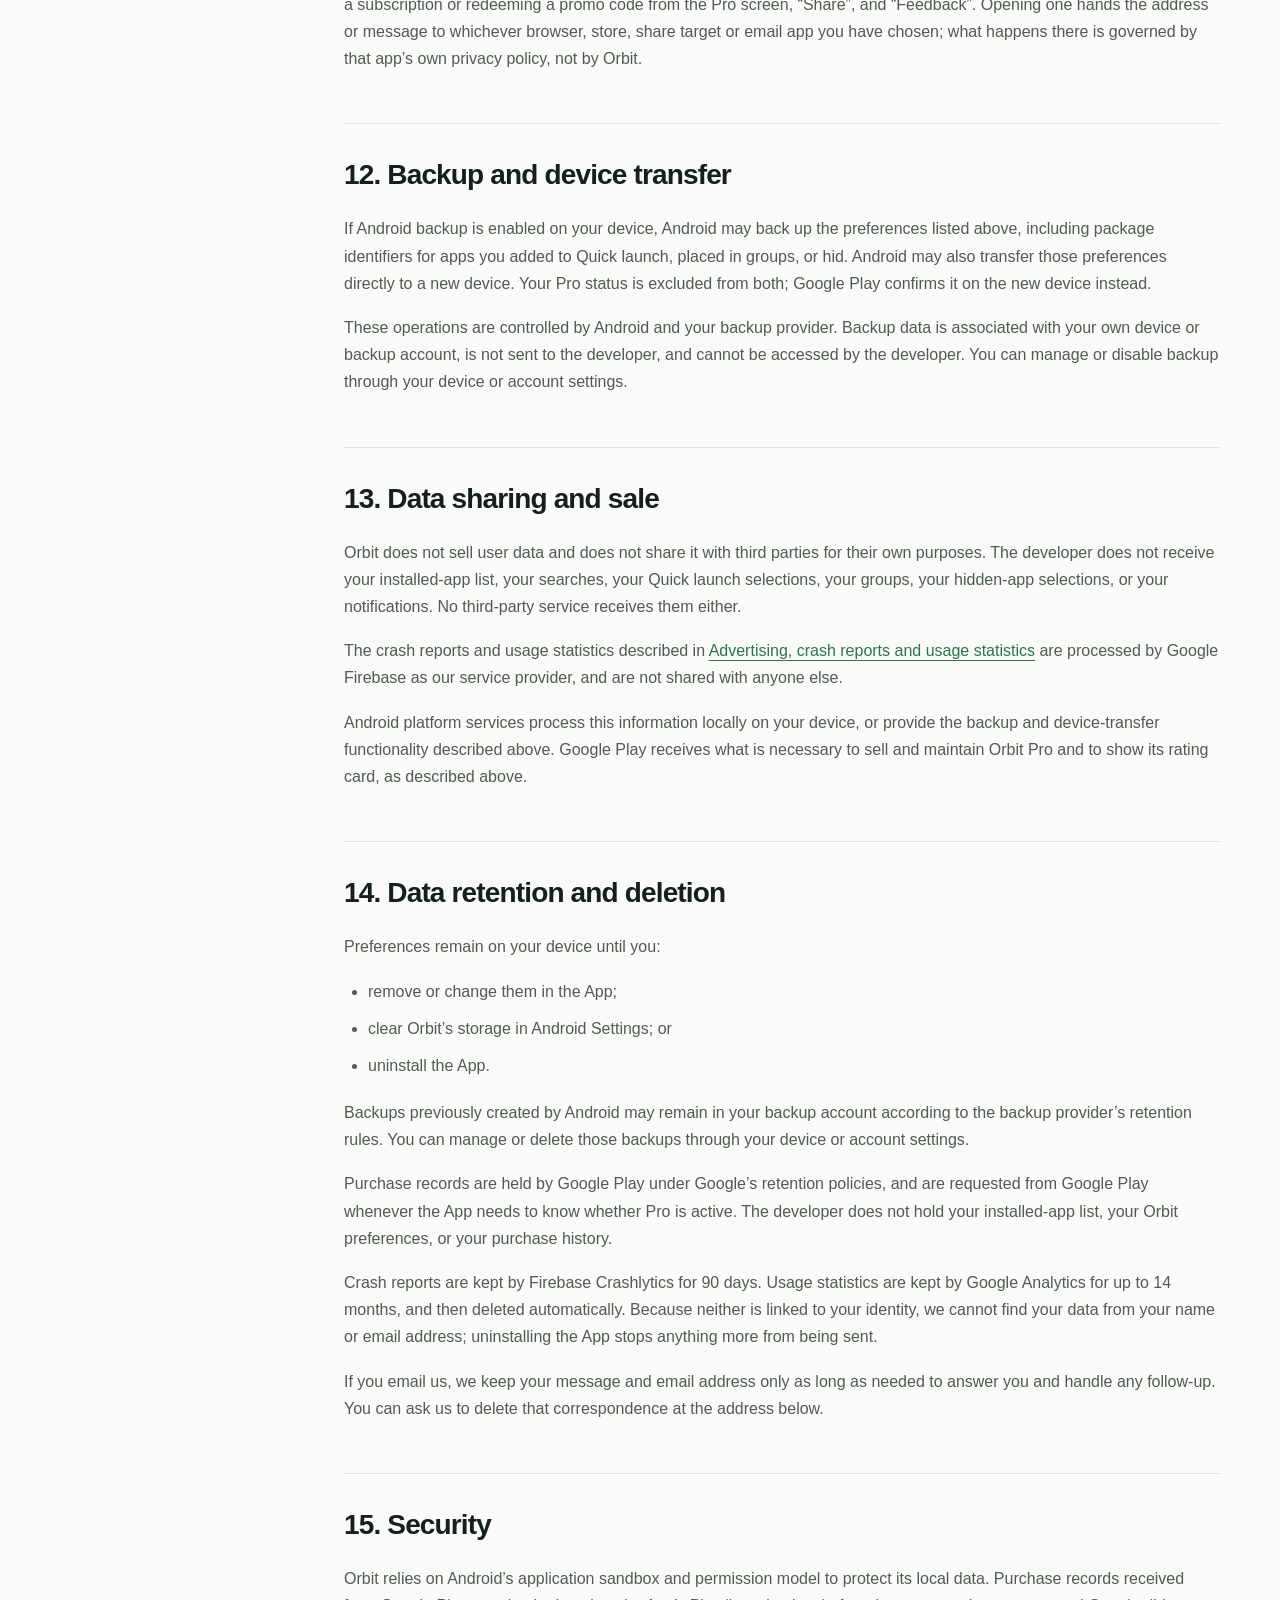
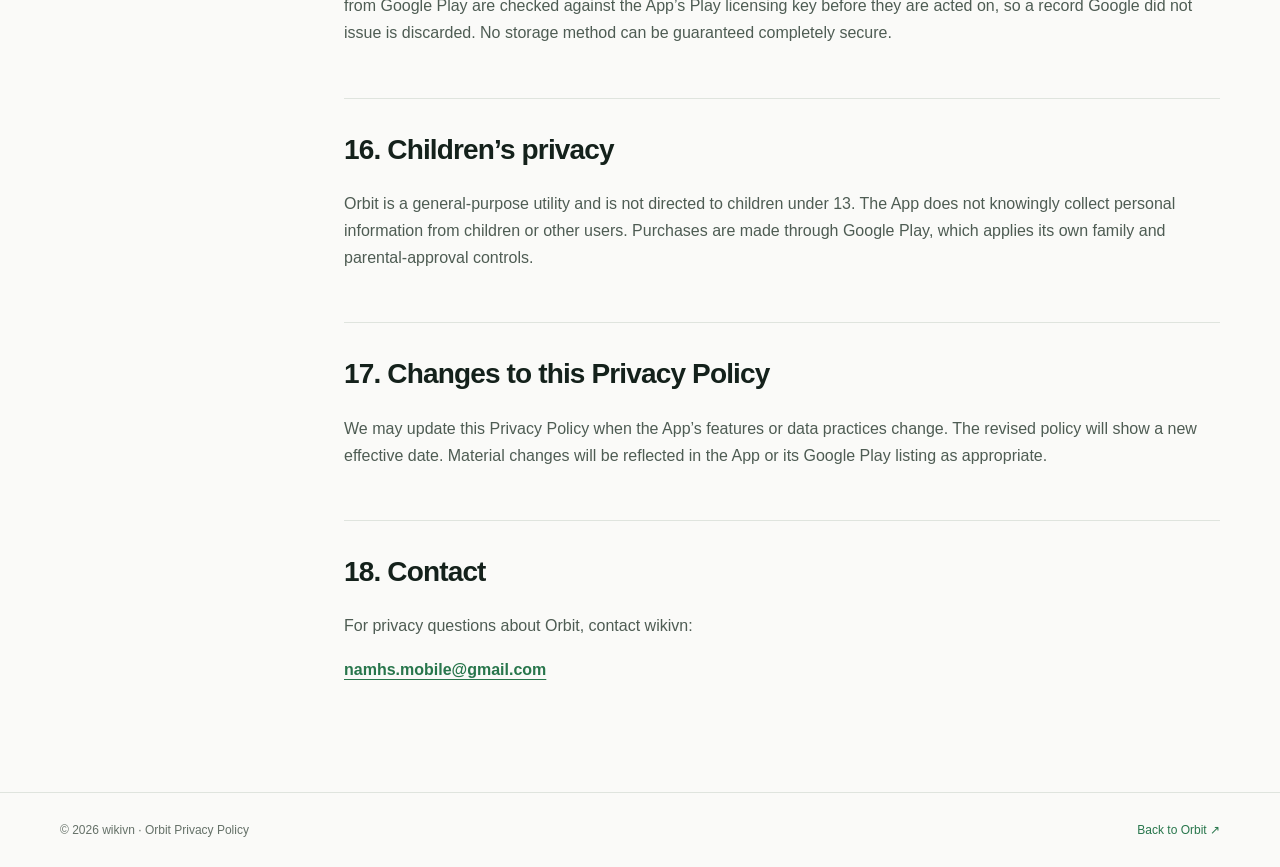
==== commit a840ff4a: "Update Orbit privacy policy for Firebase crash reports and analytics Orbit now sends anonymous crash" ====
--- a/orbit-privacy/index.html
+++ b/orbit-privacy/index.html
@@ -3,7 +3,7 @@
 <head>
   <meta charset="UTF-8">
   <meta name="viewport" content="width=device-width, initial-scale=1.0">
-  <meta name="description" content="Privacy Policy for Orbit, an Android quick app launcher by wikivn. Orbit runs on your device, has no server, and contains no ads or analytics. Notification access is optional and off by default.">
+  <meta name="description" content="Privacy Policy for Orbit, an Android quick app launcher by wikivn. Orbit runs on your device, has no server, contains no ads or tracking, and sends only anonymous crash reports and usage statistics. Notification access is optional and off by default.">
   <link rel="canonical" href="https://wikivn.github.io/orbit-privacy/">
   <title>Orbit Privacy Policy — wikivn</title>
   <link rel="icon" href="assets/logo.png">
@@ -27,7 +27,7 @@
       accesses, why it needs that information, and the choices available to you.
     </p>
     <div class="meta">
-      <span><strong>Effective:</strong> September 11, 2026</span>
+      <span><strong>Effective:</strong> October 23, 2026</span>
       <span><strong>Application ID:</strong> co.bubbles</span>
       <span><strong>Publisher:</strong> wikivn</span>
     </div>
@@ -37,11 +37,11 @@
     <div class="summary" aria-label="Privacy summary">
       <div class="summary-item">
         <strong>No developer server</strong>
-        <span>We operate no server, and nothing the App does sends your data to us.</span>
+        <span>We operate no server of our own. Your app list and choices of apps never leave your device.</span>
       </div>
       <div class="summary-item">
-        <strong>No ads or analytics</strong>
-        <span>No advertising, analytics, crash-reporting, or tracking software.</span>
+        <strong>No ads, no tracking</strong>
+        <span>No advertising and no advertising ID. Only anonymous crash reports and usage statistics, via Google Firebase.</span>
       </div>
       <div class="summary-item">
         <strong>On-device processing</strong>
@@ -56,8 +56,8 @@
         <span>Orbit Pro is billed by Google. Your payment details never reach us.</span>
       </div>
       <div class="summary-item">
-        <strong>You choose what reaches us</strong>
-        <span>Only an email you decide to send us ever reaches the developer.</span>
+        <strong>Nothing that identifies you</strong>
+        <span>Statistics are not linked to your name, email or Google account. Anything personal reaches us only if you email us.</span>
       </div>
     </div>
 
@@ -73,7 +73,7 @@
 <a href="#ratings-feedback"><span>06</span>Ratings, sharing and feedback</a>
 <a href="#information-accessed"><span>07</span>Information the App accesses</a>
 <a href="#information-not-accessed"><span>08</span>Information the App does not access</a>
-<a href="#advertising"><span>09</span>Advertising and analytics</a>
+<a href="#advertising"><span>09</span>Advertising, crash reports and usage statistics</a>
 <a href="#system-surfaces"><span>10</span>Android notifications, Bubbles, widget and launcher shortcuts</a>
 <a href="#links"><span>11</span>Links that leave the App</a>
 <a href="#backup"><span>12</span>Backup and device transfer</a>
@@ -94,13 +94,17 @@
           accesses, how it is used, where it is stored, and the choices available to you.
         </p>
         <p>
-          Orbit works on your Android device. We operate no server, and nothing the App
-          does sends your data to us.
+          Orbit works on your Android device. We operate no server of our own.
         </p>
         <ul>
           <li>
-            The App contains no advertising, analytics, crash-reporting, or tracking
-            software of any kind.
+            The App contains no advertising and no tracking. It does use
+            <strong>Google Firebase</strong> to send us crash reports and anonymous usage
+            statistics — how often the App is used, which settings are changed, and how the
+            Pro screen is used — so we can fix bugs and improve the App. These are not linked
+            to your name, email or Google account, never include which apps you use, and are
+            never used for advertising. See
+            <a href="#advertising">Advertising, crash reports and usage statistics</a> below.
           </li>
           <li>
             Information about installed apps is used only on your device, to provide
@@ -118,8 +122,10 @@
             whether it appears and does not tell Orbit what you chose.
           </li>
           <li>
-            We do not collect, receive, or sell your personal information. The only way
-            anything reaches us is if you choose to email us.
+            We do not sell your information, and we do not collect your name, email,
+            contacts, location, advertising ID, or the list of apps on your device. Apart from
+            the crash reports and statistics above, the only way anything reaches us is if you
+            choose to email us.
           </li>
         </ul>
         <p>
@@ -133,8 +139,8 @@
         <h2>2. Permissions the App requests</h2>
         <p>
           Orbit requests the following. Several are declared by the Google Play Billing
-          Library the App includes in order to sell Orbit Pro, rather than by Orbit’s own
-          code; they are listed here anyway, because they appear on your device’s
+          Library the App includes in order to sell Orbit Pro, or by Google Firebase, rather
+          than by Orbit’s own code; they are listed here anyway, because they appear on your device’s
           permission screen and you are entitled to know what they are for.
         </p>
         <div class="table-scroll">
@@ -185,7 +191,8 @@
                   <code>WAKE_LOCK</code>
                 </td>
                 <td>
-                  Declared by the Google Play Billing Library. See
+                  Declared by the Google Play Billing Library and by Google Firebase, which
+                  uses them to send crash reports and usage statistics. See
                   <a href="#network">Network access</a> below.
                 </td>
               </tr>
@@ -205,6 +212,13 @@
         </div>
         <p>Orbit does <strong>not</strong> request <code>QUERY_ALL_PACKAGES</code>.</p>
         <p>
+          Orbit also removes the advertising permissions that Firebase Analytics would
+          otherwise add — the advertising ID (<code>AD_ID</code>), Android’s Privacy Sandbox
+          advertising and attribution permissions, and Google Play’s install-referrer service
+          — so the App cannot read your advertising ID or learn which ad or link led you to
+          install it.
+        </p>
+        <p>
           You can deny or revoke <code>POST_NOTIFICATIONS</code>,
           <code>SYSTEM_ALERT_WINDOW</code> and notification access in Android Settings at
           any time. Quick launch, Bubbles, the edge panel and Bubble on notification stop
@@ -299,9 +313,13 @@
       <section id="network">
         <h2>4. Network access</h2>
         <p>
-          Orbit’s own code makes no network requests. It has no server to contact, and none
-          of your app list, preferences, searches, Quick launch selections or groups is
-          transmitted anywhere by the App.
+          Orbit has no server of its own. None of your app list, searches, Quick launch
+          selections, groups, hidden apps or notifications is transmitted anywhere by the App.
+        </p>
+        <p>
+          The App does send crash reports and usage statistics to Google Firebase, as
+          described in <a href="#advertising">Advertising, crash reports and usage
+          statistics</a>. Firebase connects to Google’s servers directly.
         </p>
         <p>
           The <code>INTERNET</code>, <code>ACCESS_NETWORK_STATE</code> and
@@ -350,6 +368,15 @@
           Play confirms it there instead.
         </p>
         <p>
+          <strong>What the statistics record.</strong> When you open the Pro screen, try to
+          buy or restore Pro, or reach a free-tier limit, the usage statistics record that it
+          happened, which plan you chose, whether it succeeded, was cancelled or is pending,
+          and which limit was reached. Firebase Analytics also records Google Play purchases
+          automatically: the product, its price and currency. Whether Pro is active is
+          attached to the statistics as a yes-or-no property. None of this includes your
+          payment details, purchase token or order identifier.
+        </p>
+        <p>
           <strong>Cancelling, refunds and promo codes.</strong> Subscriptions are managed
           entirely in Google Play, under Google’s refund and cancellation policies. The
           developer cannot see, alter or cancel your subscription. If your account holds the
@@ -499,16 +526,70 @@
           <li>your contacts, messages, call logs, location, photos, files, camera, or microphone;</li>
           <li>your payment method or billing details;</li>
           <li>your ratings or reviews on Google Play;</li>
-          <li>advertising identifiers, or any account information.</li>
+          <li>your advertising ID, Android ID, or any account information.</li>
         </ul>
       </section>
 
       <section id="advertising">
-        <h2>9. Advertising and analytics</h2>
-        <p>
-          Orbit contains no advertising and no analytics. There is no advertising SDK, no
-          analytics SDK, and no crash-reporting SDK in the App. Orbit is paid for by Orbit Pro,
+        <h2>9. Advertising, crash reports and usage statistics</h2>
+        <h3>Advertising</h3>
+        <p>
+          Orbit contains no advertising and no advertising SDK. Orbit is paid for by Orbit Pro,
           and will not be paid for by advertising.
+        </p>
+        <h3>Crash reports and usage statistics</h3>
+        <p>
+          Orbit uses two Google services, provided by Google LLC as part of
+          <strong>Google Firebase</strong>, to find out when the App breaks and how it is used.
+        </p>
+        <p>
+          <strong>Firebase Crashlytics</strong> sends a report when the App crashes, or when it
+          records an error it recovered from. A report contains the technical details of the
+          error (which part of the App’s code failed), the App version, your device model and
+          Android version, the device’s orientation and free memory and storage at the time,
+          and a random identifier for this installation of the App.
+        </p>
+        <p><strong>Google Analytics for Firebase</strong> records usage statistics:</p>
+        <ul>
+          <li>
+            events the SDK collects by itself: the App being opened for the first time, updated
+            or used, how long it is used for, which of the App’s screens is shown, and Google
+            Play purchases (see <a href="#purchases">Purchases</a>);
+          </li>
+          <li>
+            events Orbit records: which setting you changed and what you changed it to (for
+            example the theme, the Quick launch notification mode, the language, the edge
+            panel’s switch, side, sizes, transparency and colour, or Bubble on notification’s
+            switch); how the Pro screen is used; and which free-tier limit sent you to it;
+          </li>
+          <li>whether Pro is active;</li>
+          <li>
+            with each of these: the App version, your device model, Android version, language,
+            an approximate country or region, and a random identifier for this installation of
+            the App.
+          </li>
+        </ul>
+        <p>
+          <strong>What is never sent.</strong> The names or package identifiers of apps on
+          your device, the apps you add to Quick launch, groups, hidden apps or Bubble on
+          notification, your group names, what you type into search, the contents of any
+          notification, your name, email address or Google account, your advertising ID, or
+          your Android ID.
+        </p>
+        <p>
+          <strong>What it is not used for.</strong> Orbit turns off the advertising features
+          of Google Analytics: no advertising ID or Android ID is collected, consent to use the
+          data for advertising, ad storage and ad personalisation is set to “denied”, and the
+          data is not linked to Google advertising products or Google Signals. We use the
+          statistics only to understand how the App is used and which features to improve, and
+          the crash reports only to fix bugs.
+        </p>
+        <p>
+          Google processes this data on our behalf under the
+          <a href="https://firebase.google.com/terms/data-processing-terms">Firebase data
+          processing terms</a>, and describes how it handles it in
+          <a href="https://firebase.google.com/support/privacy">Privacy and Security in
+          Firebase</a>. Data may be processed on Google’s servers outside your country.
         </p>
       </section>
 
@@ -560,10 +641,16 @@
       <section id="sharing">
         <h2>13. Data sharing and sale</h2>
         <p>
-          Orbit does not sell user data and does not share it with third parties. The
-          developer does not receive your installed-app list, your searches, your Quick launch
-          selections, your groups, your hidden-app selections, or your notifications. No
-          third-party service receives them either.
+          Orbit does not sell user data and does not share it with third parties for their
+          own purposes. The developer does not receive your installed-app list, your searches,
+          your Quick launch selections, your groups, your hidden-app selections, or your
+          notifications. No third-party service receives them either.
+        </p>
+        <p>
+          The crash reports and usage statistics described in
+          <a href="#advertising">Advertising, crash reports and usage statistics</a> are
+          processed by Google Firebase as our service provider, and are not shared with anyone
+          else.
         </p>
         <p>
           Android platform services process this information locally on your device, or
@@ -593,6 +680,12 @@
           purchase history.
         </p>
         <p>
+          Crash reports are kept by Firebase Crashlytics for 90 days. Usage statistics are kept
+          by Google Analytics for up to 14 months, and then deleted automatically. Because
+          neither is linked to your identity, we cannot find your data from your name or email
+          address; uninstalling the App stops anything more from being sent.
+        </p>
+        <p>
           If you email us, we keep your message and email address only as long as needed to
           answer you and handle any follow-up. You can ask us to delete that correspondence at
           the address below.
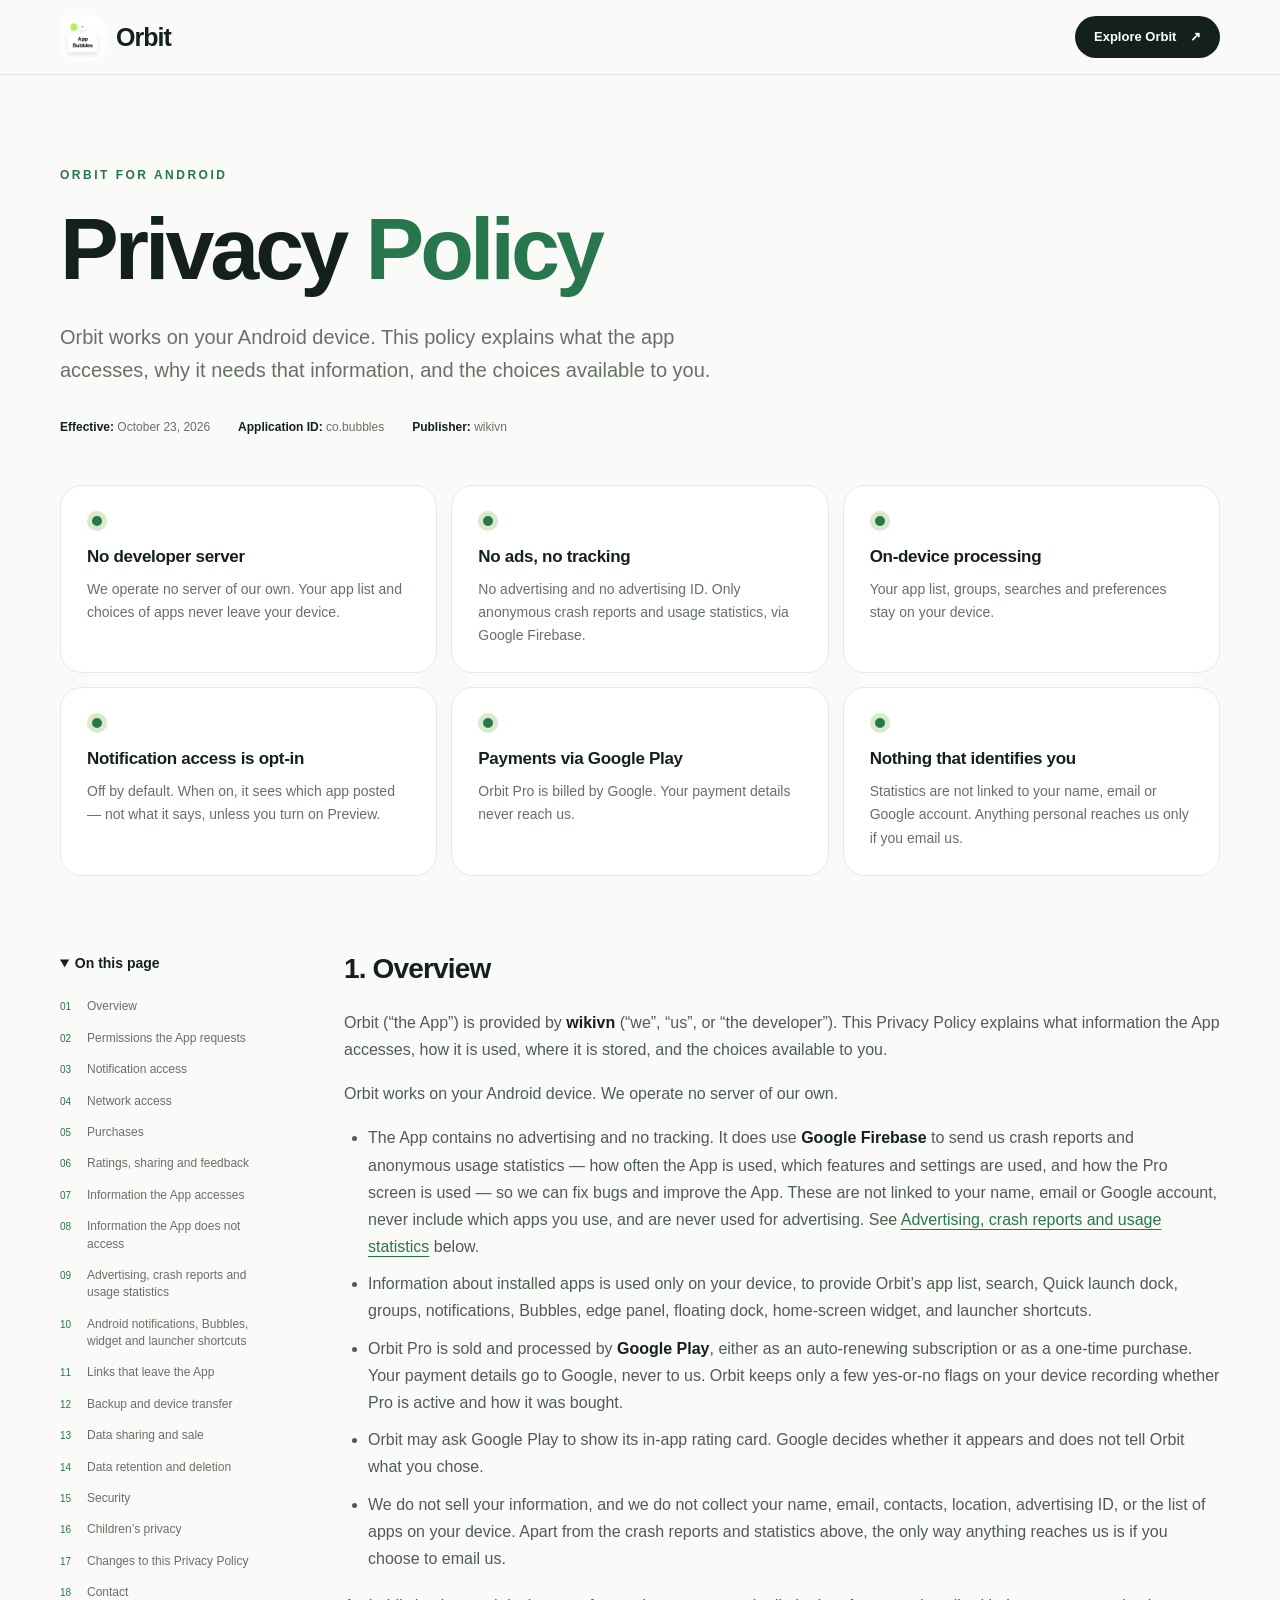
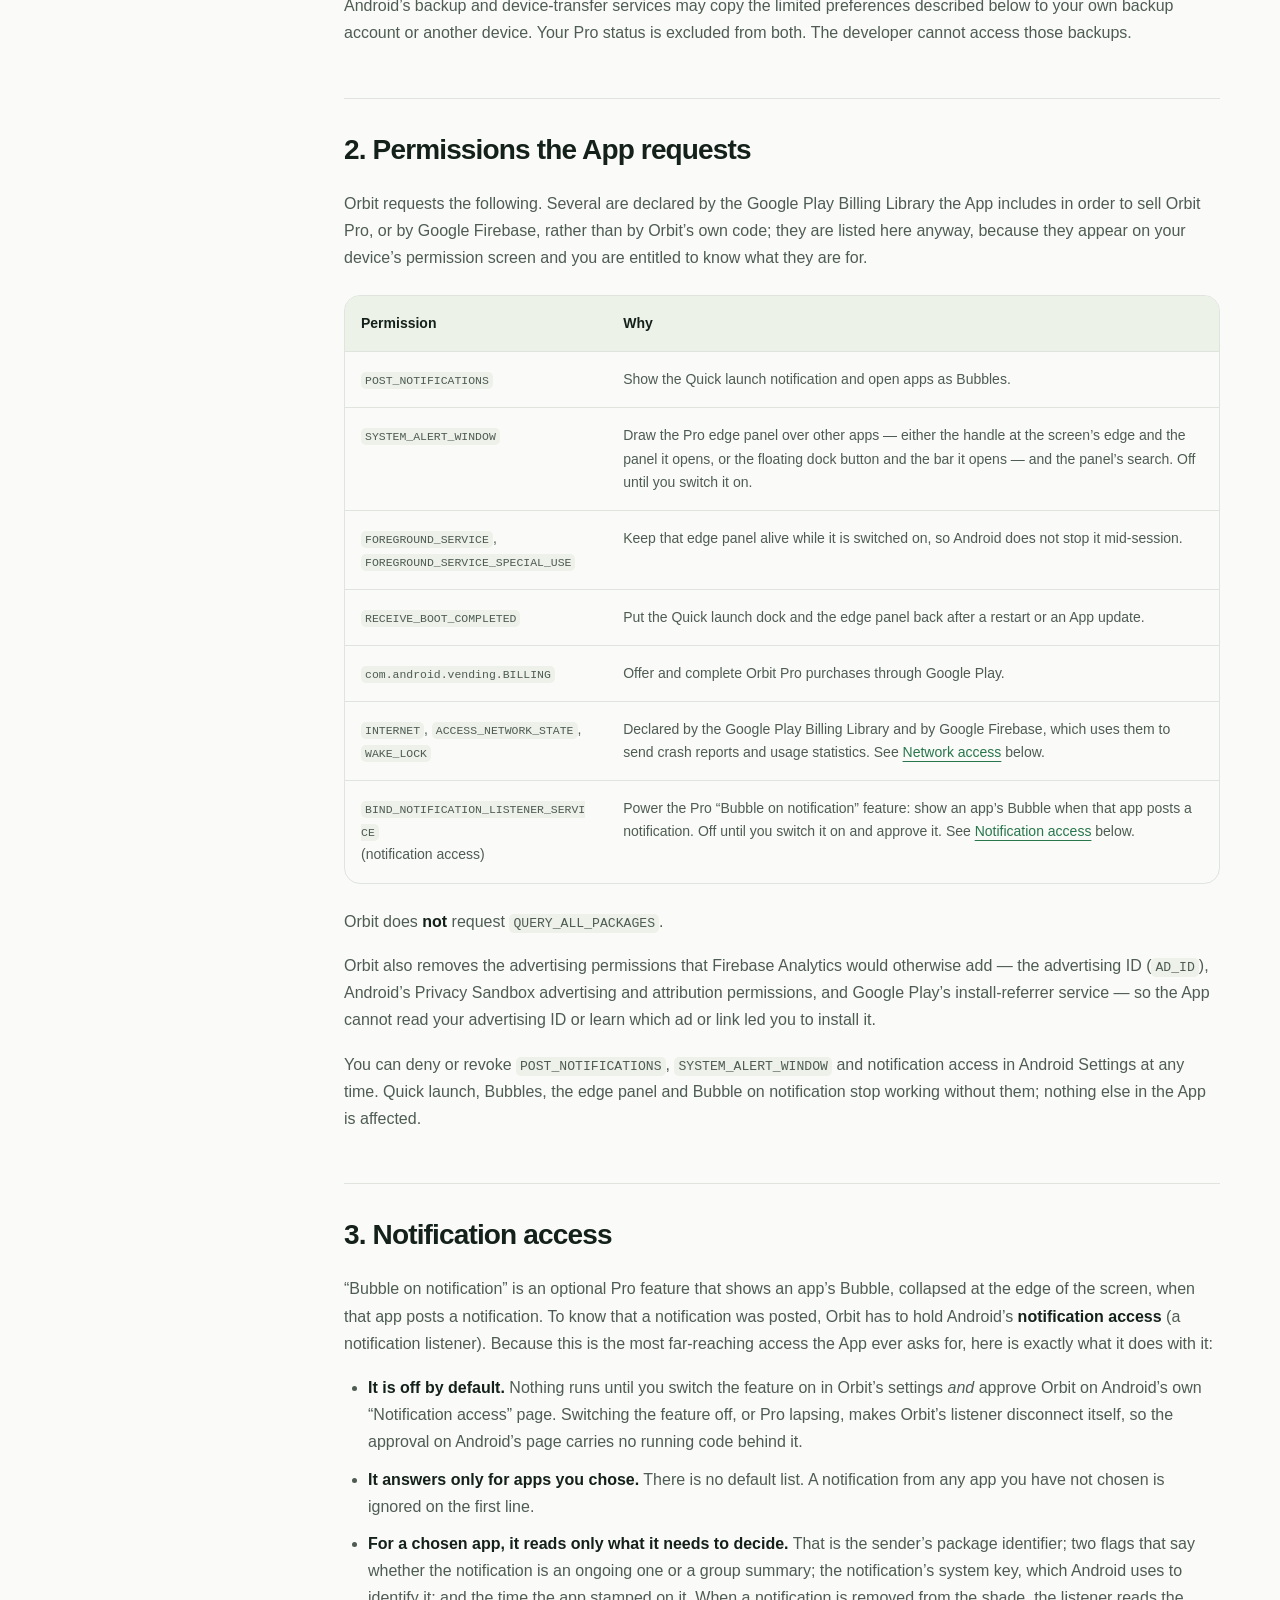
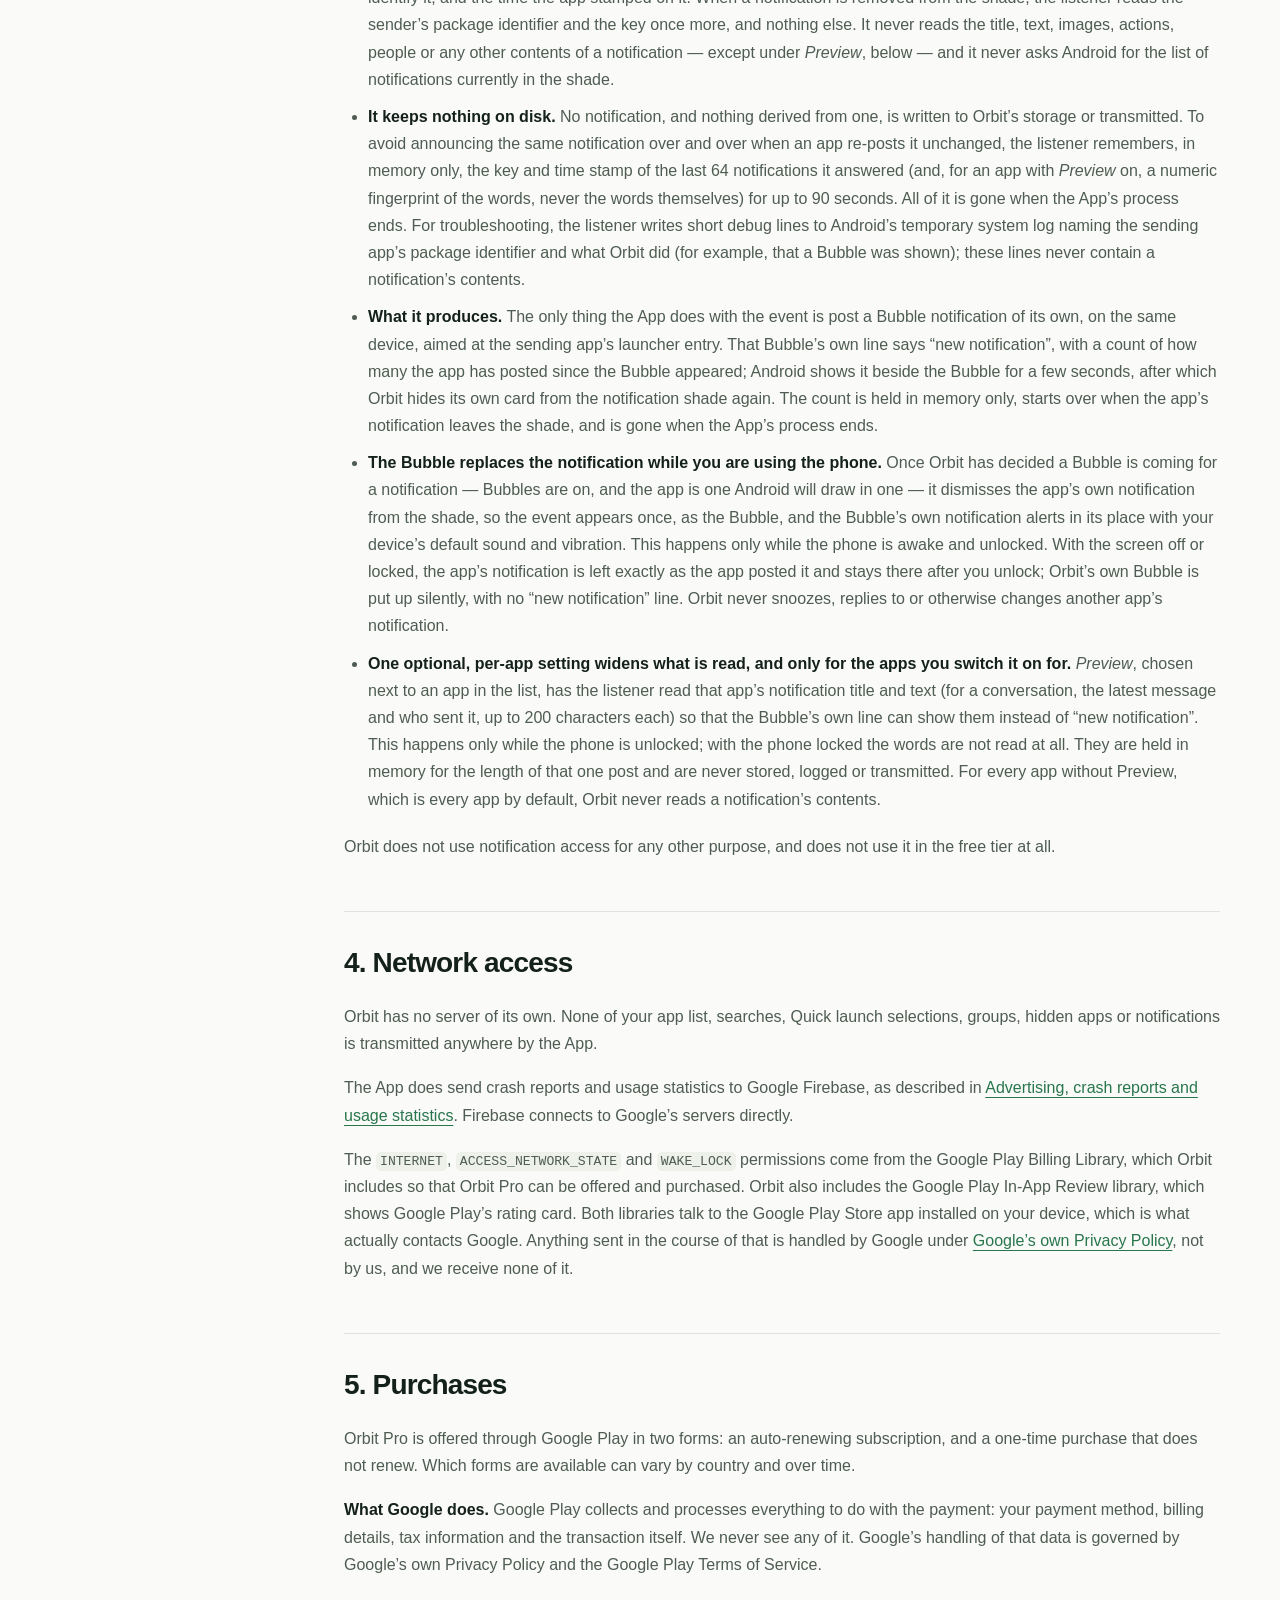
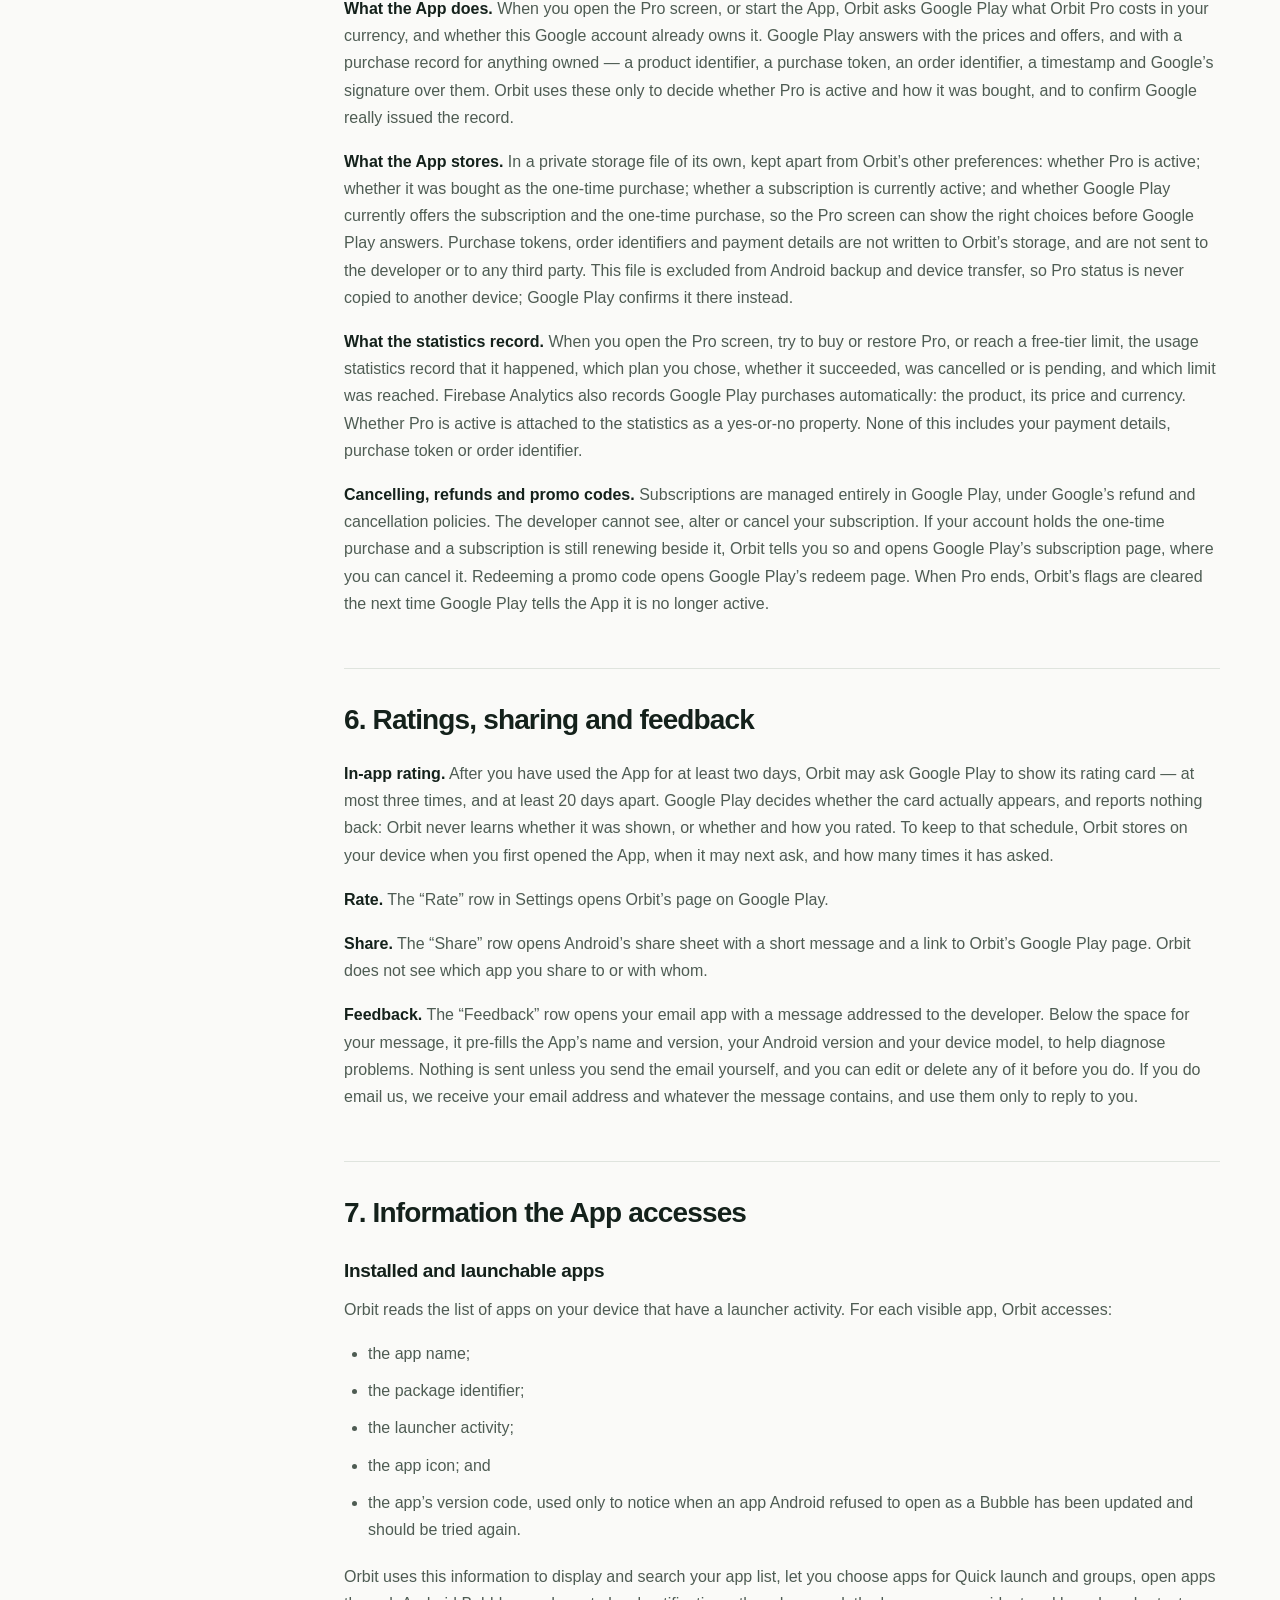
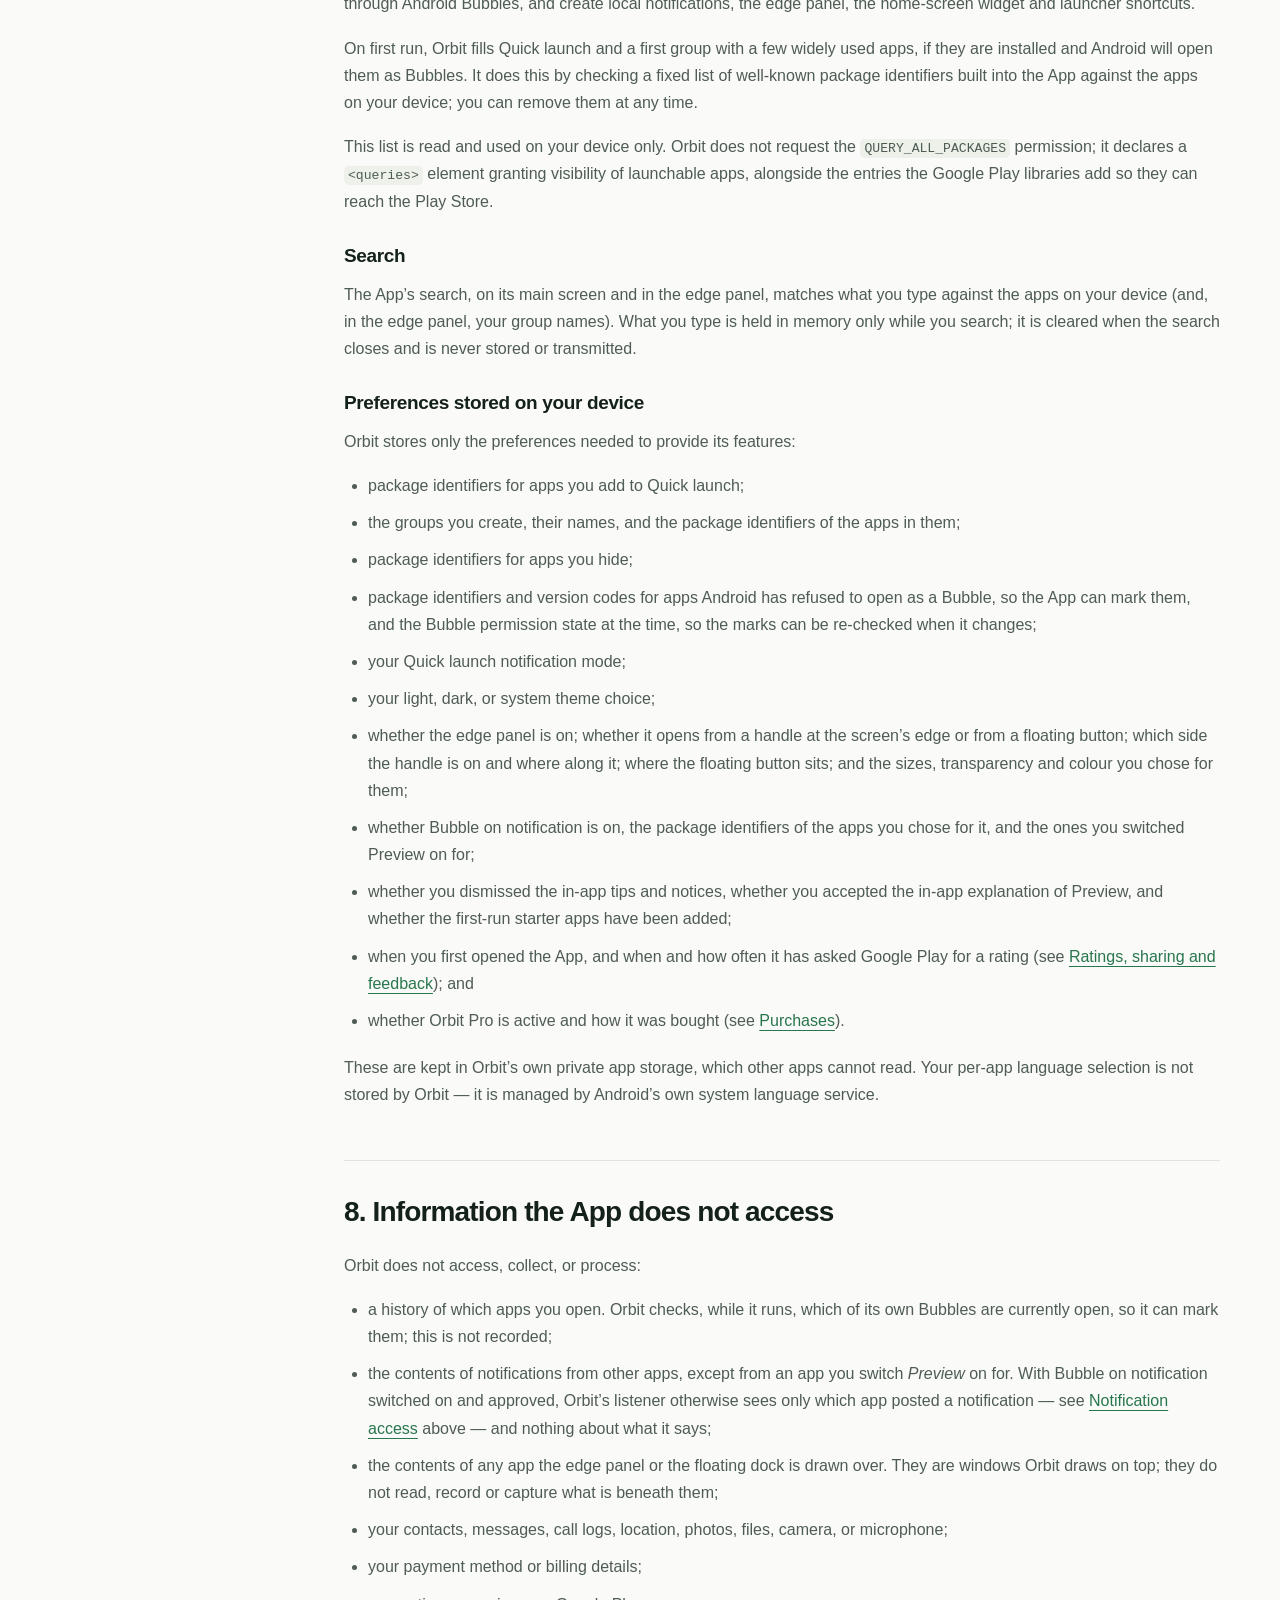
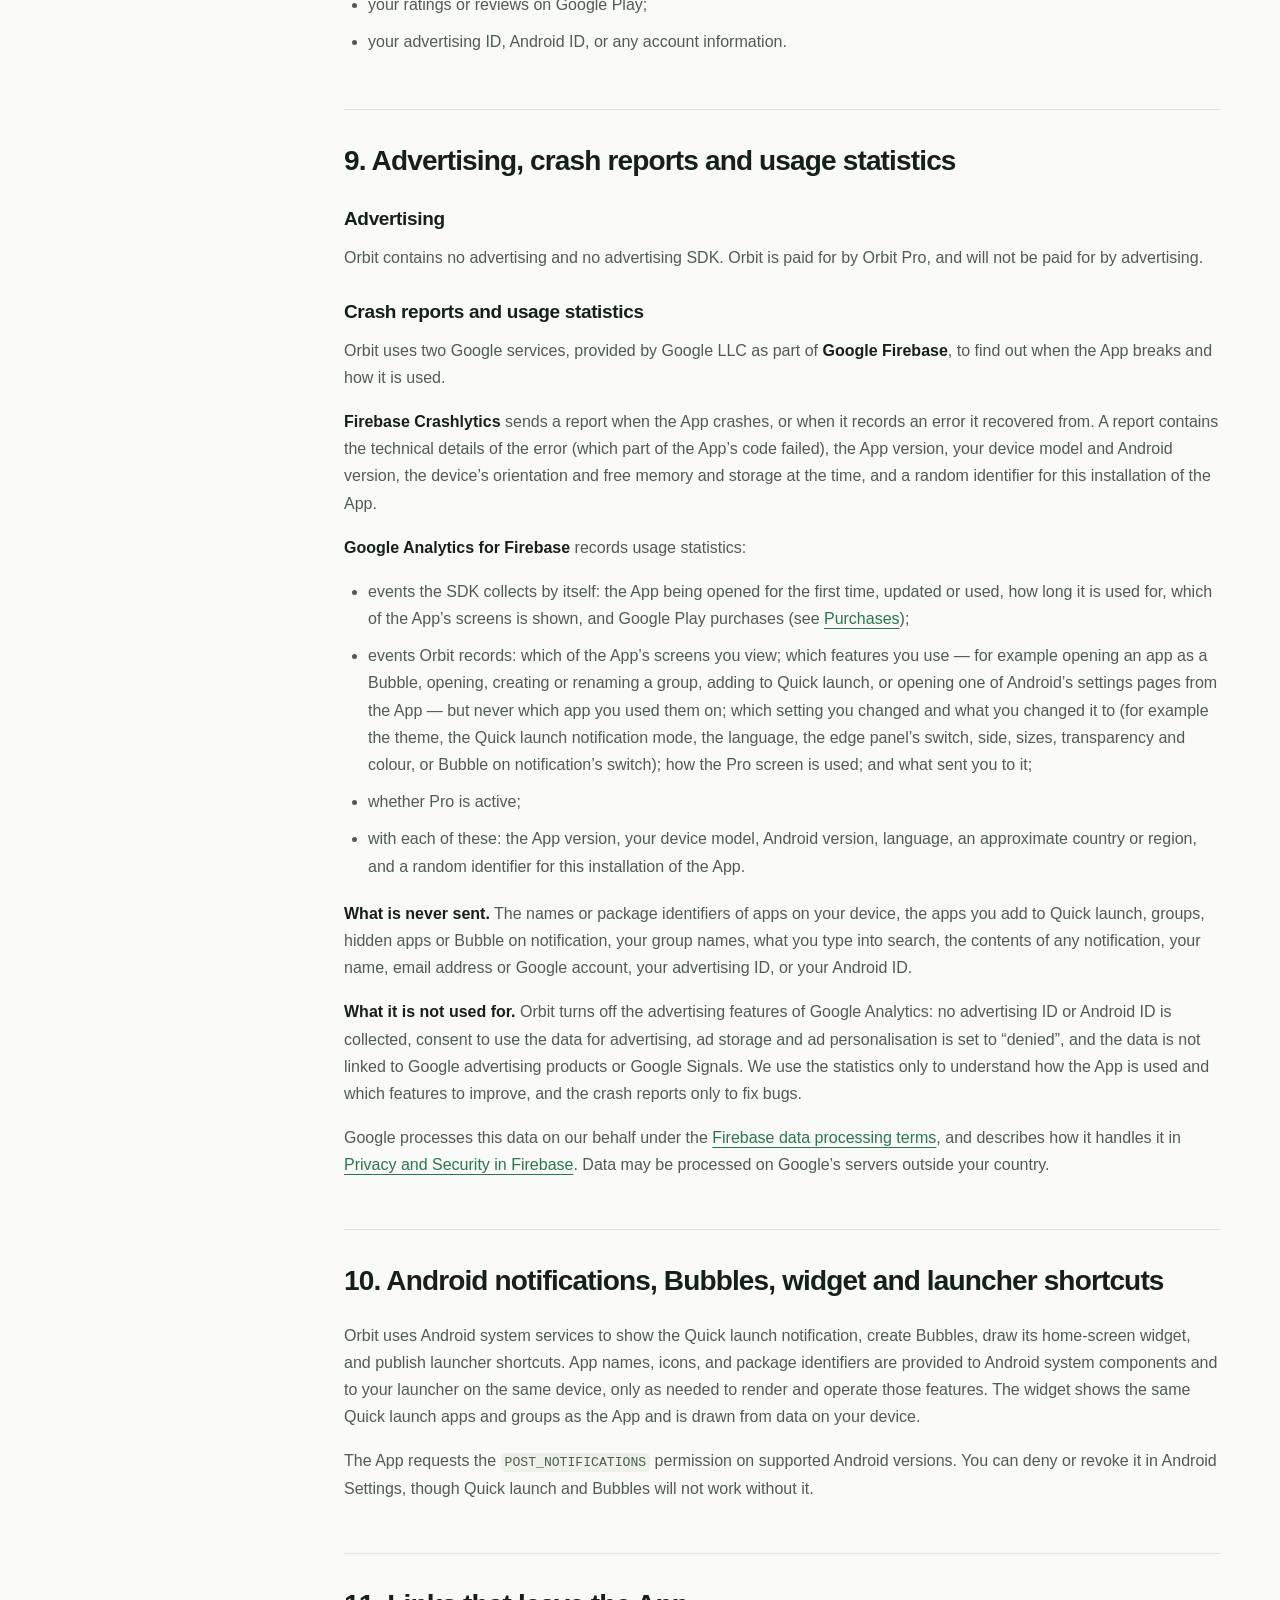
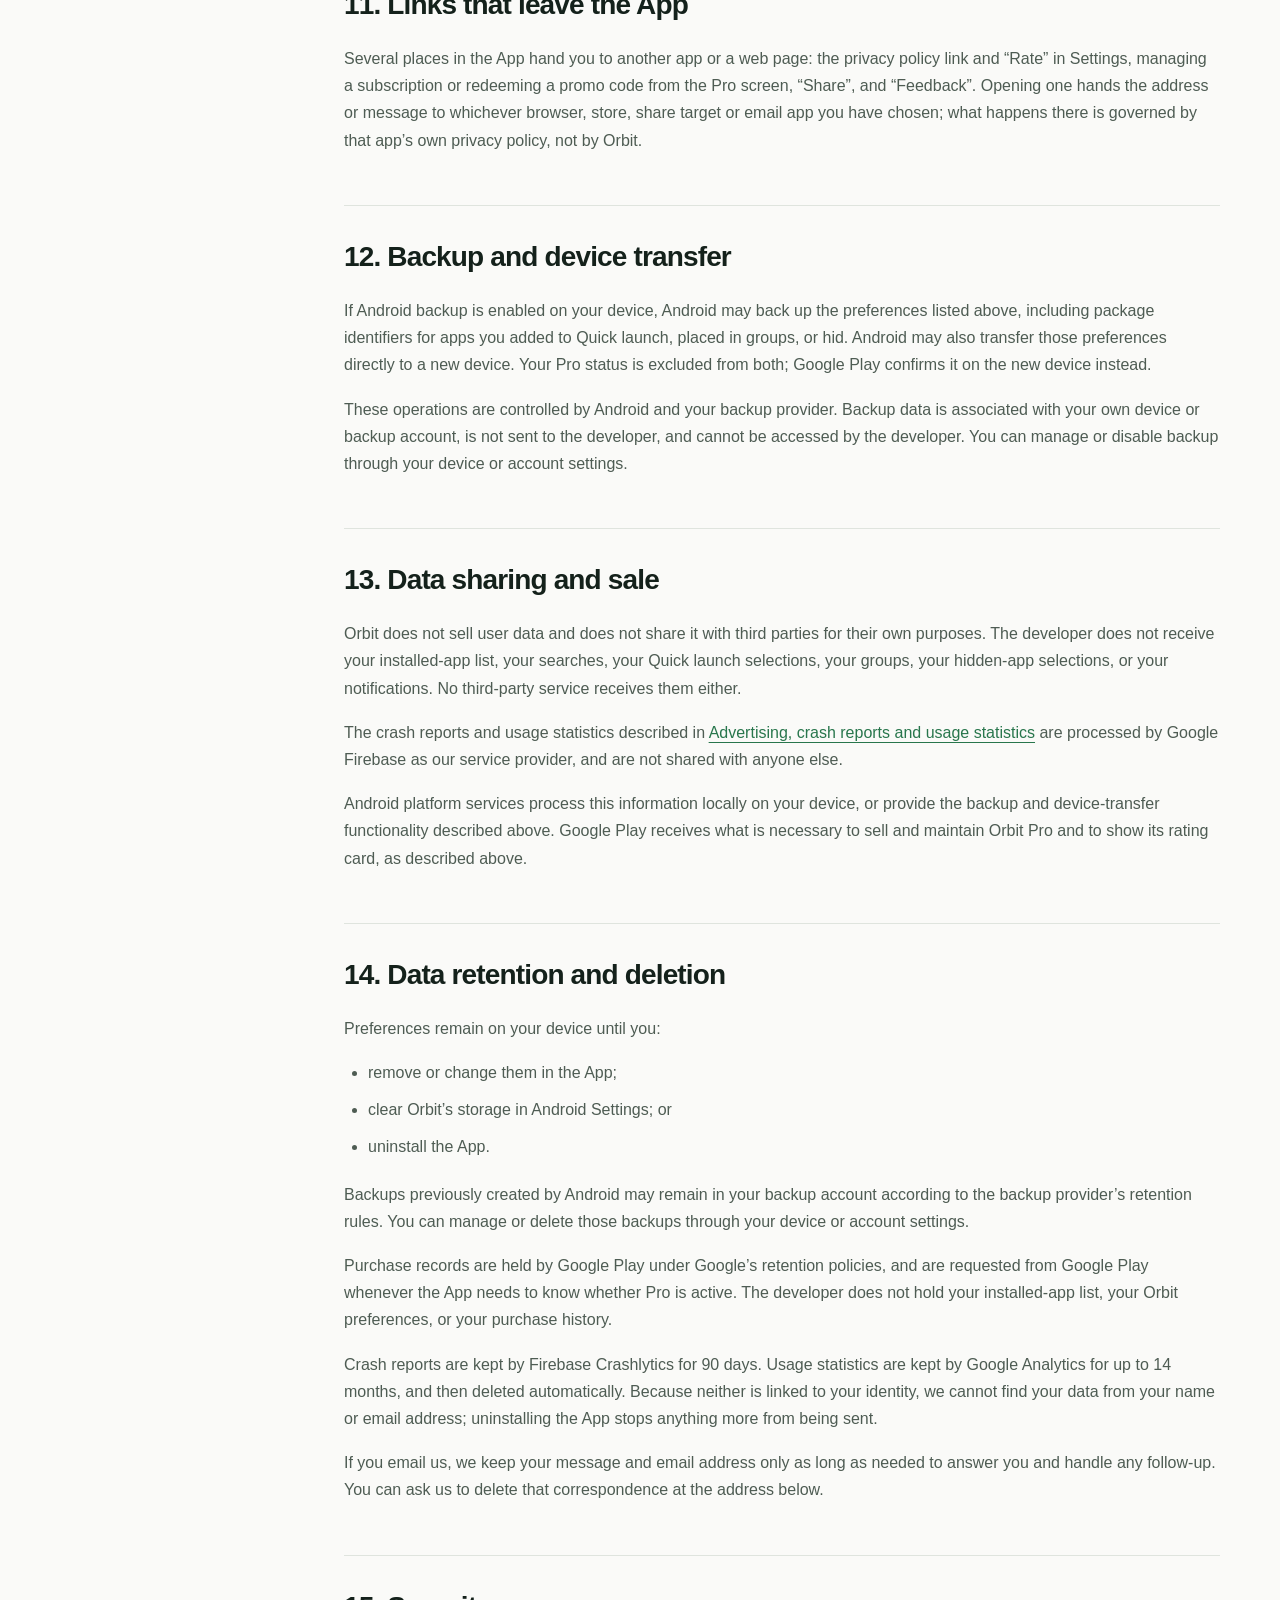
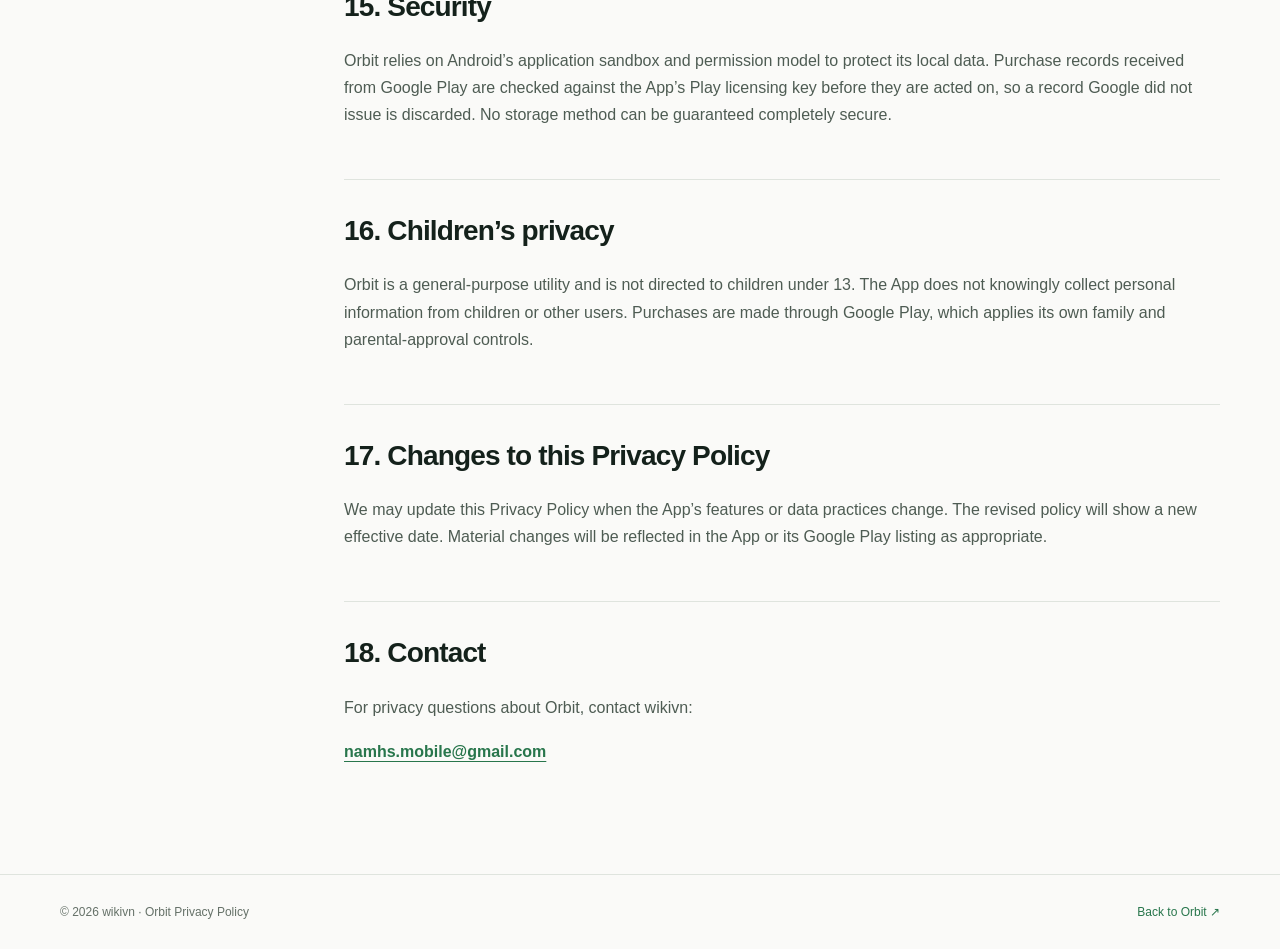
==== commit 19b2053a: "Orbit privacy policy: usage statistics include features used Co-Authored-By: Claude Opus 5.5 <norepl" ====
--- a/orbit-privacy/index.html
+++ b/orbit-privacy/index.html
@@ -100,7 +100,7 @@
           <li>
             The App contains no advertising and no tracking. It does use
             <strong>Google Firebase</strong> to send us crash reports and anonymous usage
-            statistics — how often the App is used, which settings are changed, and how the
+            statistics — how often the App is used, which features and settings are used, and how the
             Pro screen is used — so we can fix bugs and improve the App. These are not linked
             to your name, email or Google account, never include which apps you use, and are
             never used for advertising. See
@@ -557,10 +557,13 @@
             Play purchases (see <a href="#purchases">Purchases</a>);
           </li>
           <li>
-            events Orbit records: which setting you changed and what you changed it to (for
-            example the theme, the Quick launch notification mode, the language, the edge
-            panel’s switch, side, sizes, transparency and colour, or Bubble on notification’s
-            switch); how the Pro screen is used; and which free-tier limit sent you to it;
+            events Orbit records: which of the App’s screens you view; which features you use —
+            for example opening an app as a Bubble, opening, creating or renaming a group,
+            adding to Quick launch, or opening one of Android’s settings pages from the App —
+            but never which app you used them on; which setting you changed and what you
+            changed it to (for example the theme, the Quick launch notification mode, the
+            language, the edge panel’s switch, side, sizes, transparency and colour, or Bubble
+            on notification’s switch); how the Pro screen is used; and what sent you to it;
           </li>
           <li>whether Pro is active;</li>
           <li>
